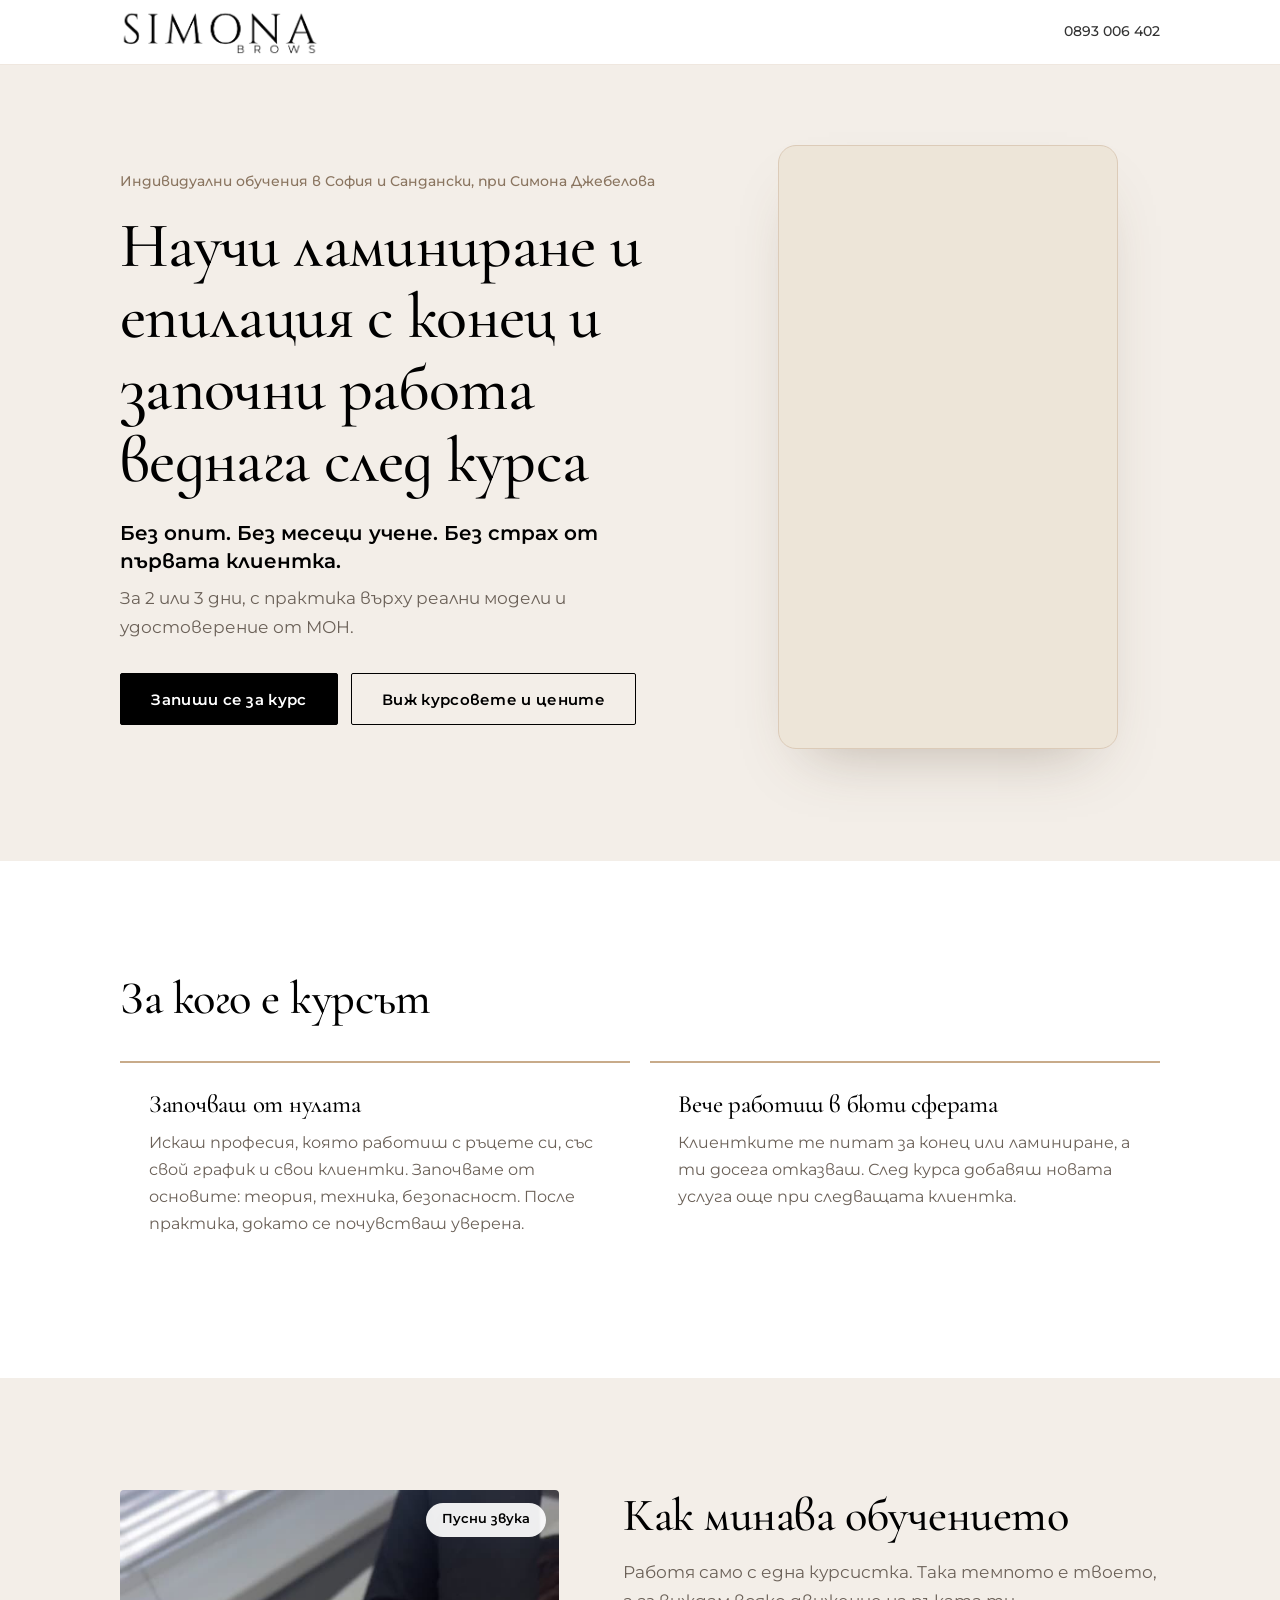
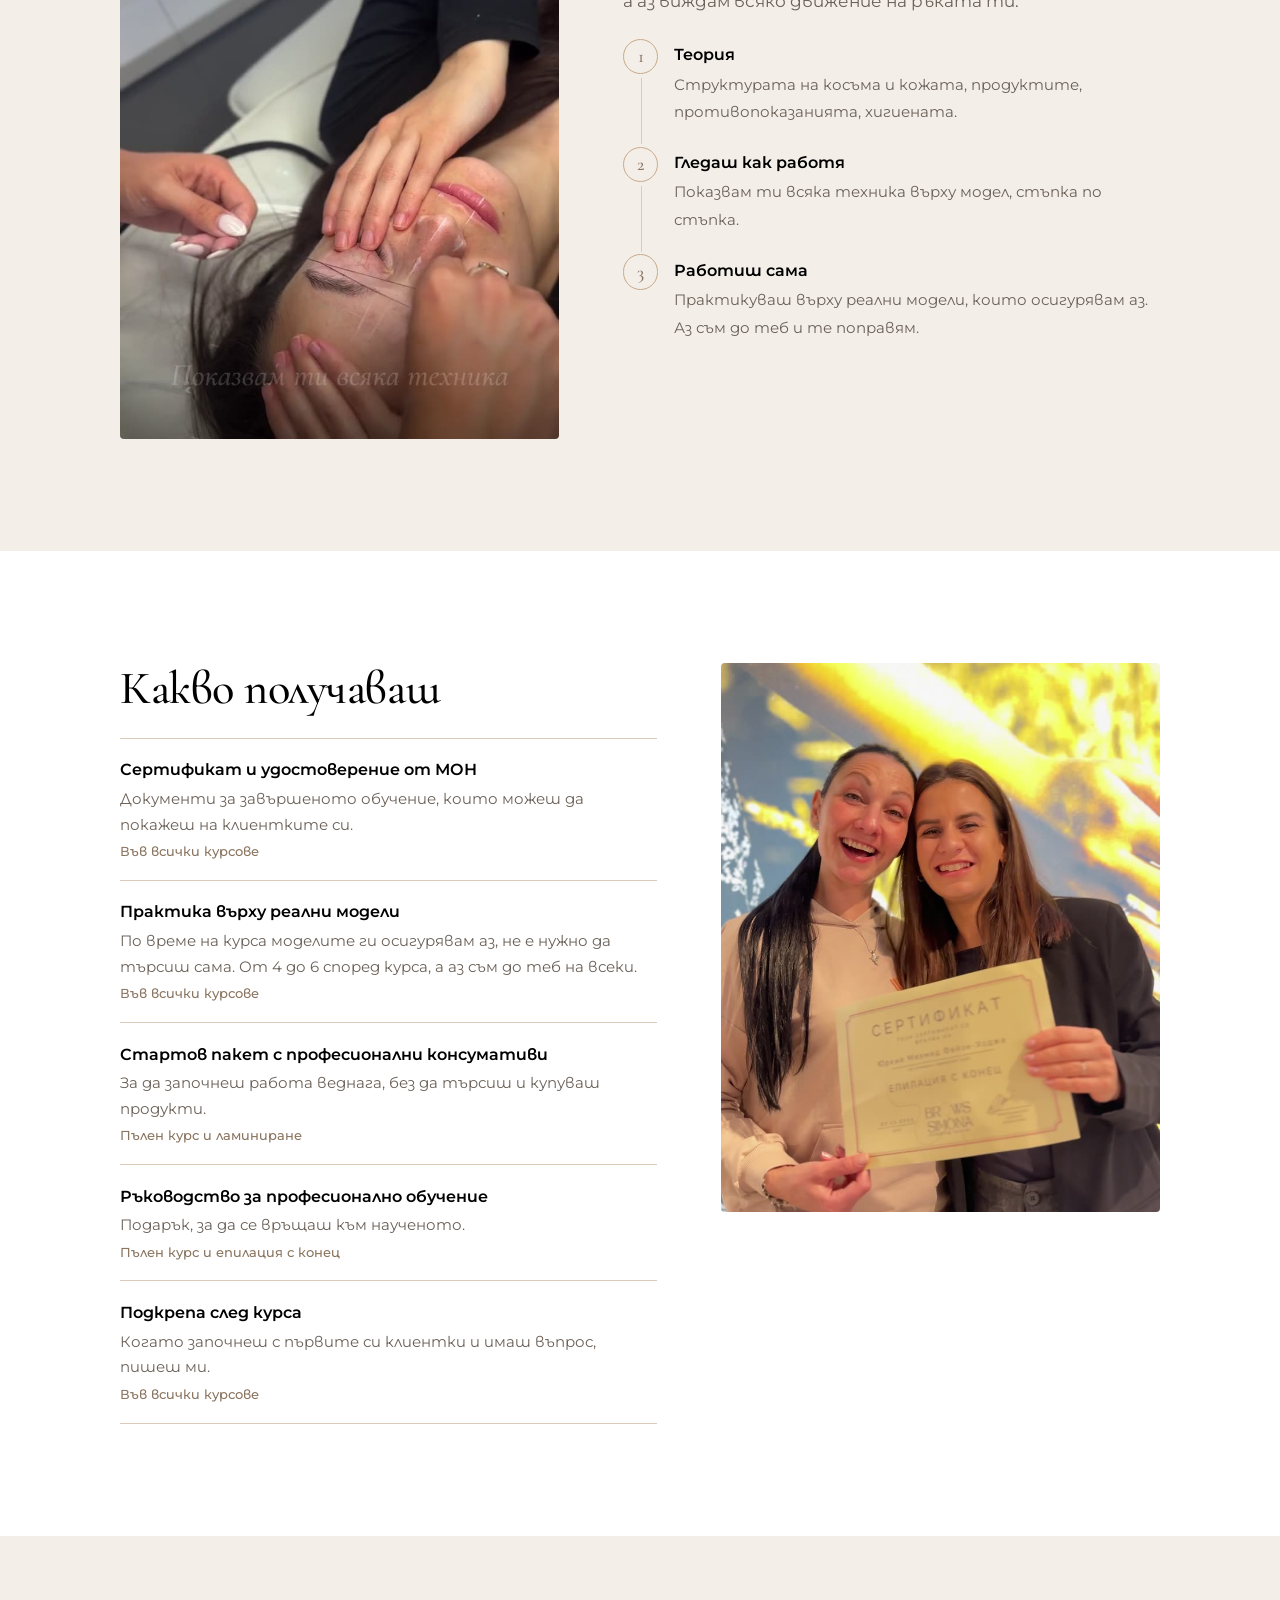
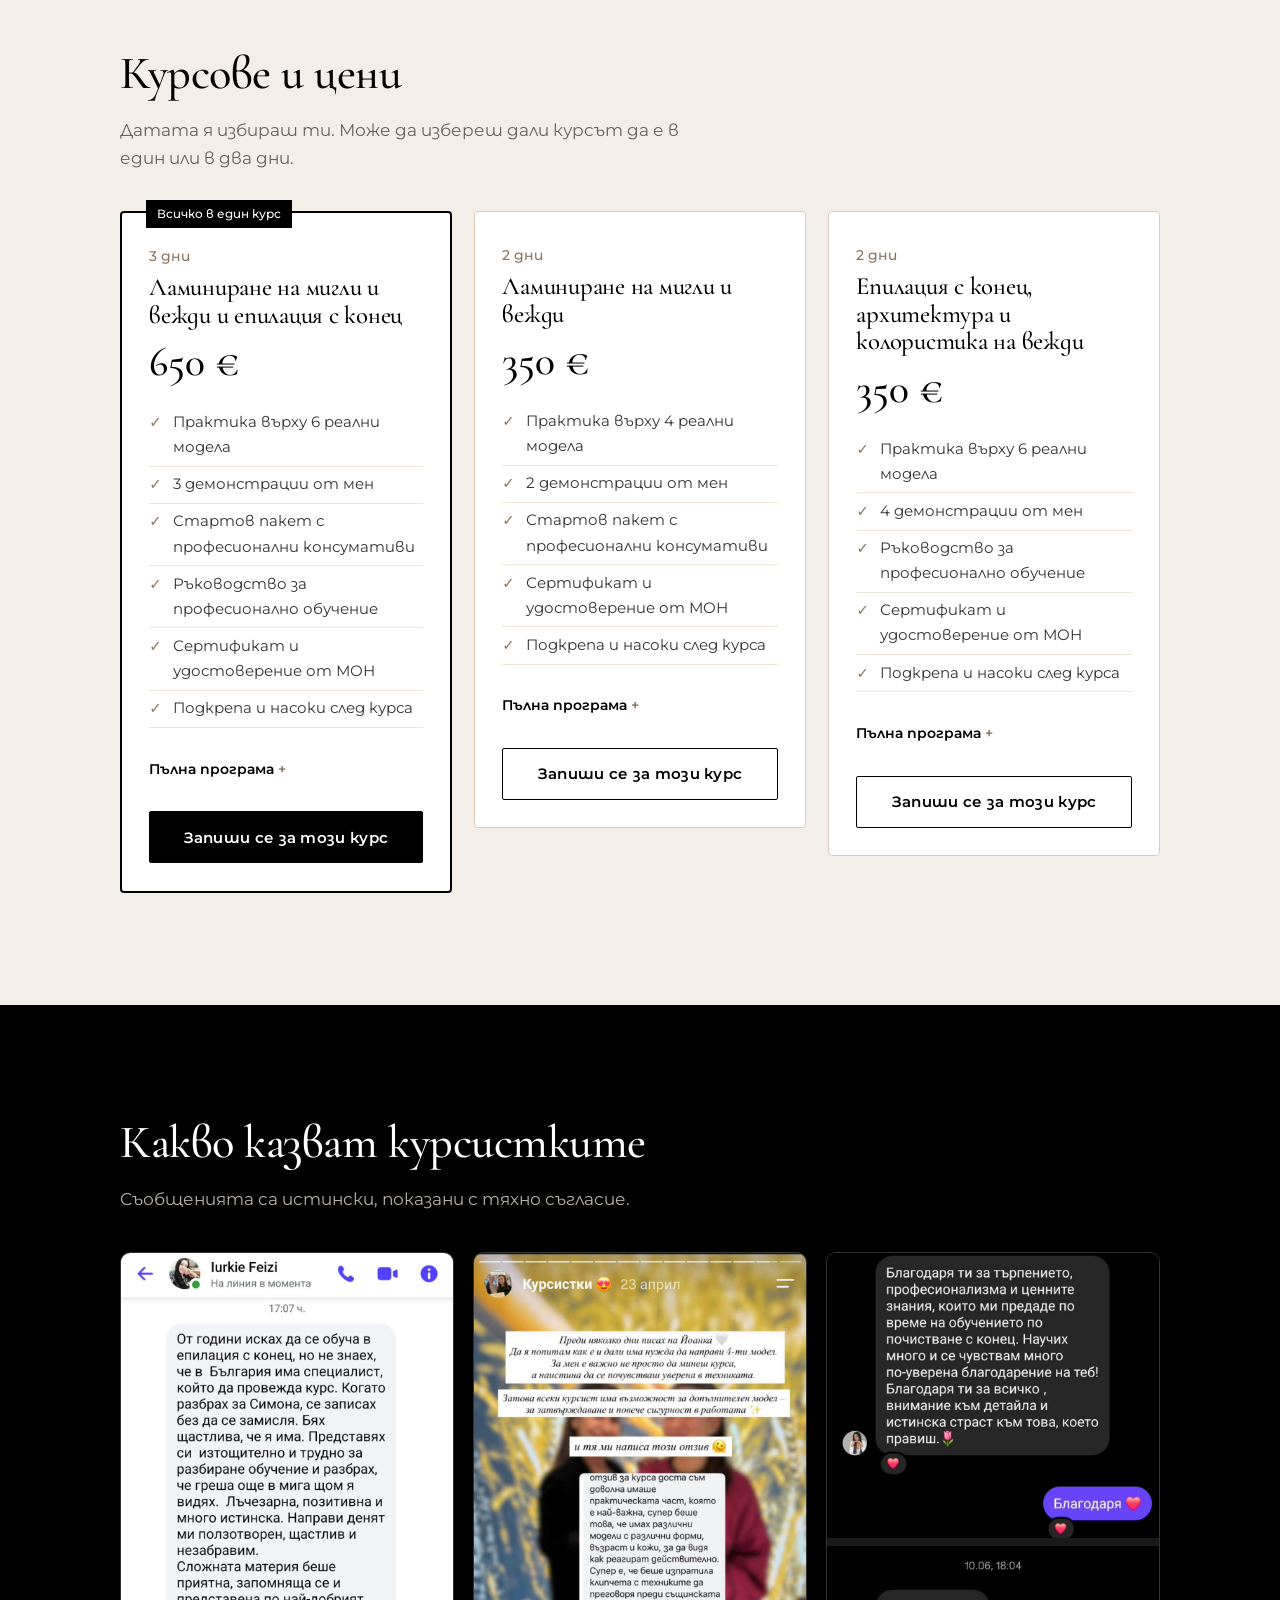
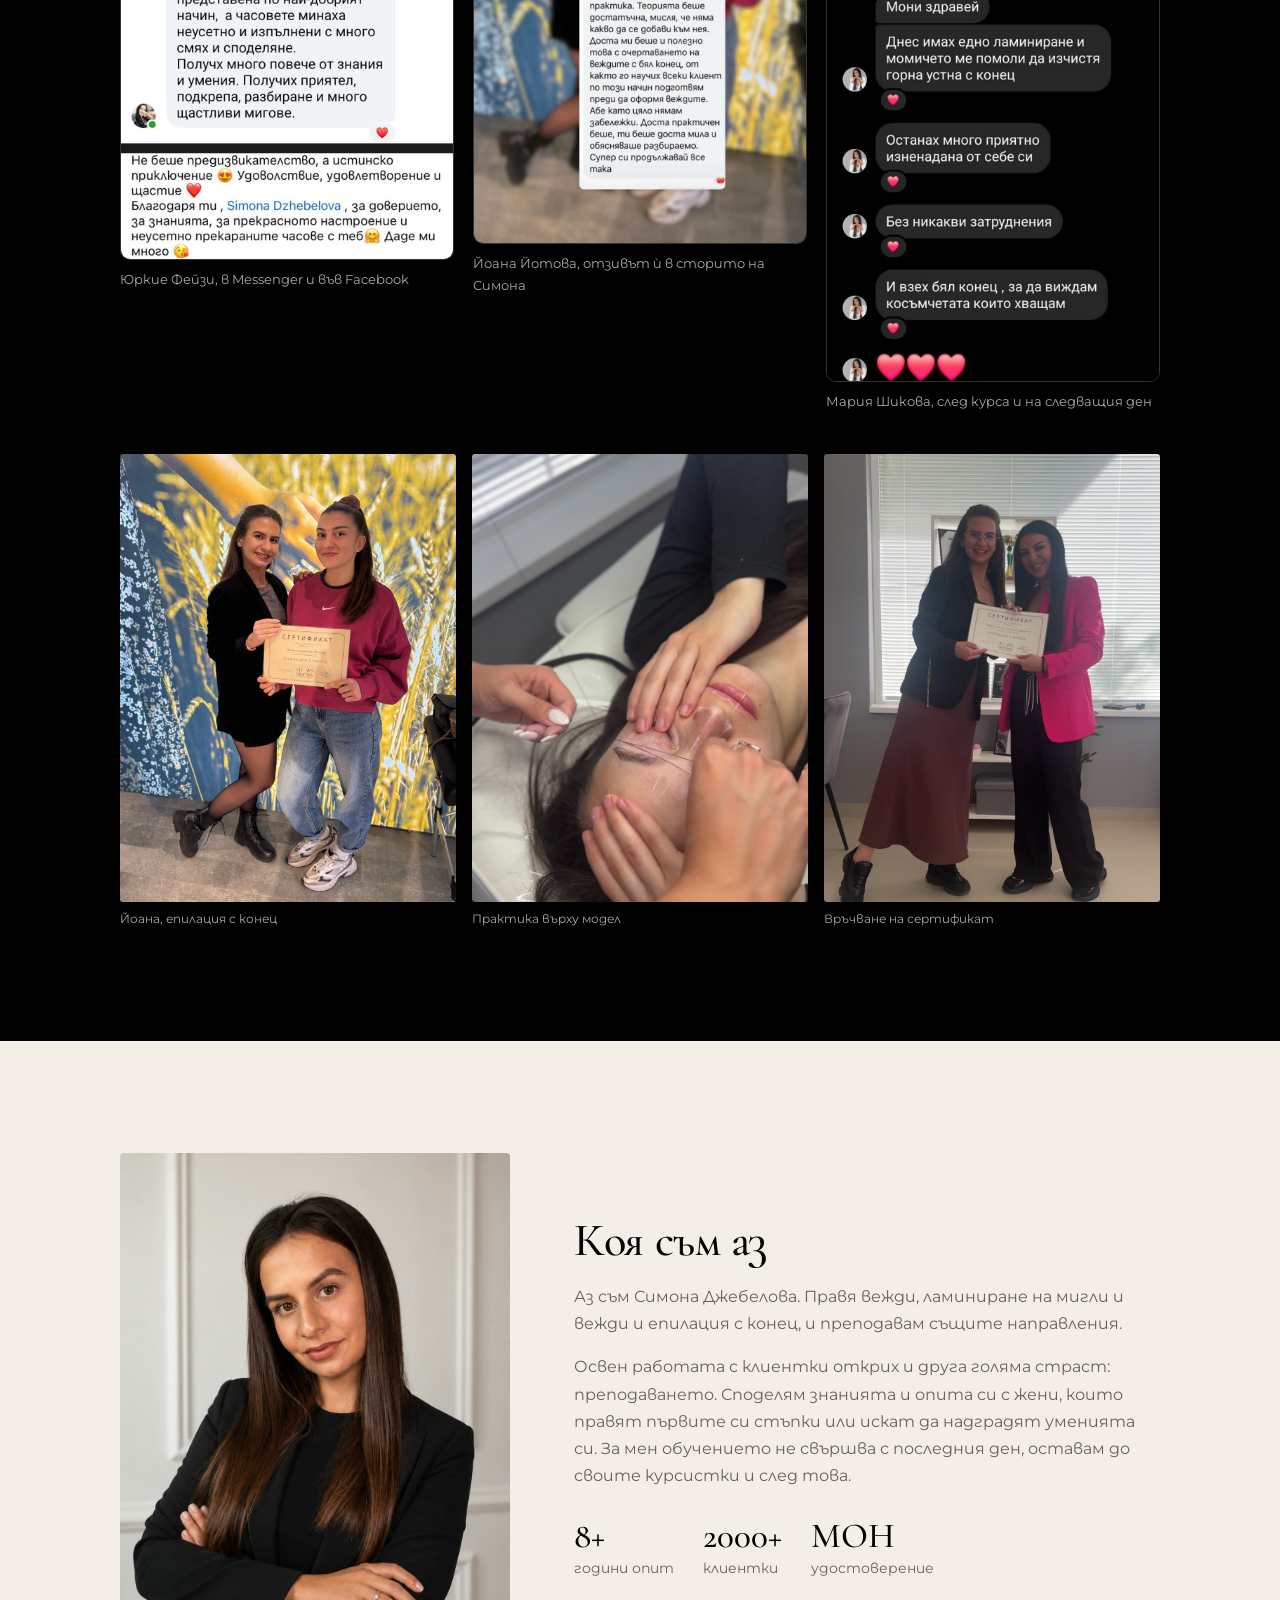
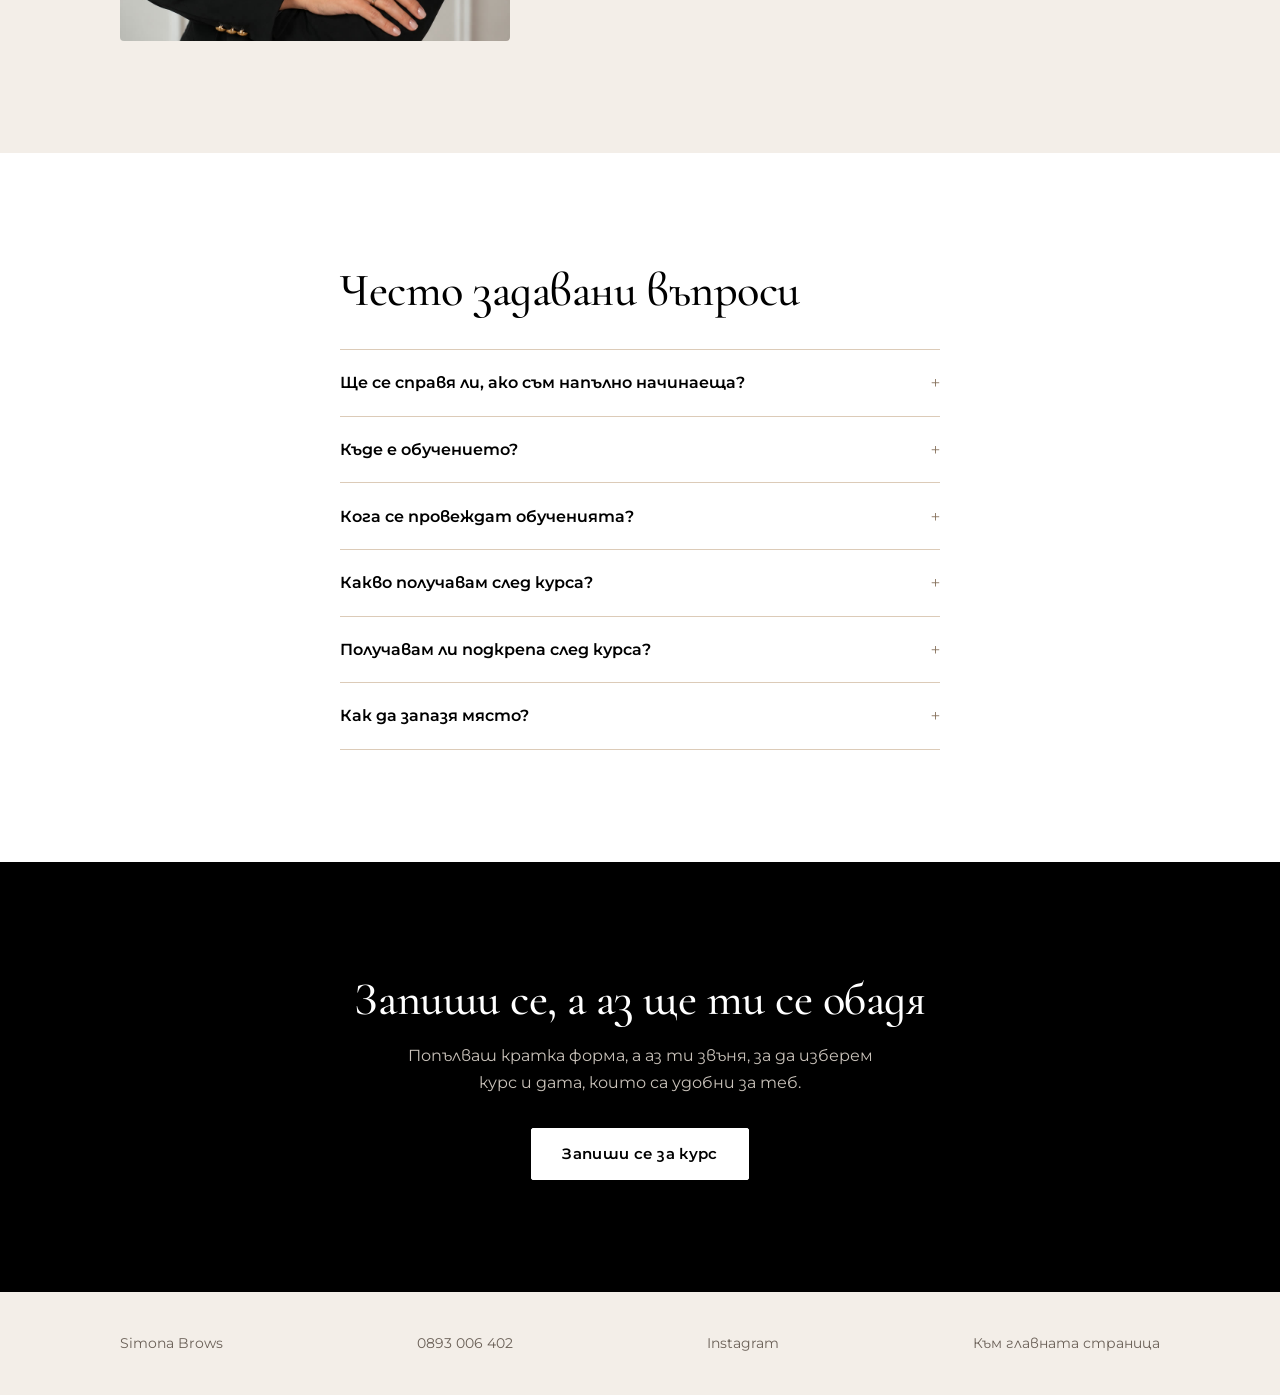
==== kurs/index.html @ 41878508 "Курсовете са в София и Сандански; градът във формата" ====
<!DOCTYPE html>
<html lang="bg">
<head>
  <meta charset="UTF-8">
  <meta name="viewport" content="width=device-width, initial-scale=1.0">
  <title>Курсове по ламиниране и епилация с конец | Simona Brows</title>
  <meta name="description" content="Индивидуални курсове по ламиниране на мигли и вежди, епилация с конец, архитектура и колористика на вежди. Практика върху реални модели, сертификат и удостоверение от МОН.">
  <link rel="preconnect" href="https://fonts.googleapis.com">
  <link rel="preconnect" href="https://fonts.gstatic.com" crossorigin>
  <link href="https://fonts.googleapis.com/css2?family=Cormorant+Garamond:ital,wght@0,400;0,500;1,400&family=Montserrat:wght@400;500;600&display=swap" rel="stylesheet">
  <link rel="stylesheet" href="/kurs/kurs.css">
  <script>document.documentElement.classList.add('js');</script>
</head>
<body>

<header class="top">
  <div class="top__in">
    <a class="top__logo" href="/" aria-label="Simona Brows, към главната страница">
      <img src="/brand_asset/f63e19c4-b78f-4928-bca8-ca702080b1ff-removebg-preview.png" alt="Simona Brows">
    </a>
    <a class="top__link" href="tel:+359893006402">0893 006 402</a>
  </div>
</header>

<main>

  <!-- Начало: обещанието, видеото и бутонът -->
  <section class="hero">
    <div class="wrap hero__grid">
      <div>
        <p class="hero__kicker">Индивидуални обучения в София и Сандански, при Симона Джебелова</p>
        <h1>Научи ламиниране и епилация с конец и започни работа веднага след курса</h1>
        <!-- Подзаглавието отговаря на трите най-чести страха: опит, време и „ще се справя ли“. Последното е от думите на Мария: „останах приятно изненадана от себе си“. -->
        <p class="hero__without">Без опит. Без месеци учене. Без страх от първата клиентка.</p>
        <p class="hero__sub">За 2 или 3 дни, с практика върху реални модели и удостоверение от МОН.</p>
        <div class="hero__cta">
          <a class="btn btn--dark" href="/kurs/zapis/">Запиши се за курс</a>
          <a class="btn btn--line" href="#kursove">Виж курсовете и цените</a>
        </div>
      </div>
      <!-- Тук влиза VSL-ът на Симона (вертикален). Докато го няма, мястото е празно. -->
      <div class="video-slot" aria-hidden="true"></div>
    </div>
  </section>

  <!-- За кого е: двата вида курсистки, които виждаме в отзивите -->
  <section class="section">
    <div class="wrap">
      <h2>За кого е курсът</h2>
      <div class="who">
        <div class="who__card">
          <h3>Започваш от нулата</h3>
          <p>Искаш професия, която работиш с ръцете си, със свой график и свои клиентки. Започваме от основите: теория, техника, безопасност. После практика, докато се почувстваш уверена.</p>
        </div>
        <div class="who__card">
          <h3>Вече работиш в бюти сферата</h3>
          <p>Клиентките те питат за конец или ламиниране, а ти досега отказваш. След курса добавяш новата услуга още при следващата клиентка.</p>
        </div>
      </div>
    </div>
  </section>

  <!-- Как минава обучението -->
  <section class="section section--cream">
    <div class="wrap how">
      <div class="how__photo how__video">
        <!-- Клипът от обучението (Remotion: SimonaObuchenie). Браузърите пускат
             видео сами само без звук, затова е без звук и в цикъл, а бутонът
             пуска музиката. -->
        <video id="howVideo" src="/kurs/img/obuchenie.mp4" poster="/kurs/img/obuchenie-poster.jpg"
               autoplay muted loop playsinline preload="metadata" width="720" height="900"
               aria-label="Кадри от обучение: Симона показва техниката, курсистката работи върху модел"></video>
        <button class="sound-btn" id="howSound" type="button" aria-pressed="false">Пусни звука</button>
      </div>
      <div>
        <h2>Как минава обучението</h2>
        <p class="lede">Работя само с една курсистка. Така темпото е твоето, а аз виждам всяко движение на ръката ти.</p>
        <ol class="steps">
          <li><strong>Теория</strong><span>Структурата на косъма и кожата, продуктите, противопоказанията, хигиената.</span></li>
          <li><strong>Гледаш как работя</strong><span>Показвам ти всяка техника върху модел, стъпка по стъпка.</span></li>
          <li><strong>Работиш сама</strong><span>Практикуваш върху реални модели, които осигурявам аз. Аз съм до теб и те поправям.</span></li>
        </ol>
      </div>
    </div>
  </section>

  <!-- Какво получаваш: всичко на едно място, преди цените. При всяко нещо
       пише за кои курсове важи, за да няма изненади на разговора. -->
  <section class="section">
    <div class="wrap gets">
      <div class="gets__photo">
        <img src="/kurs/img/sertifikat-1.jpg" alt="Курсистка със сертификата си" loading="lazy" width="760" height="1350">
      </div>
      <div>
        <h2>Какво получаваш</h2>
        <ul class="gets__list">
          <li>
            <strong>Сертификат и удостоверение от МОН</strong>
            <span>Документи за завършеното обучение, които можеш да покажеш на клиентките си.</span>
            <em>Във всички курсове</em>
          </li>
          <li>
            <strong>Практика върху реални модели</strong>
            <span>По време на курса моделите ги осигурявам аз, не е нужно да търсиш сама. От 4 до 6 според курса, а аз съм до теб на всеки.</span>
            <em>Във всички курсове</em>
          </li>
          <li>
            <strong>Стартов пакет с професионални консумативи</strong>
            <span>За да започнеш работа веднага, без да търсиш и купуваш продукти.</span>
            <em>Пълен курс и ламиниране</em>
          </li>
          <li>
            <strong>Ръководство за професионално обучение</strong>
            <span>Подарък, за да се връщаш към наученото.</span>
            <em>Пълен курс и епилация с конец</em>
          </li>
          <li>
            <strong>Подкрепа след курса</strong>
            <span>Когато започнеш с първите си клиентки и имаш въпрос, пишеш ми.</span>
            <em>Във всички курсове</em>
          </li>
        </ul>
      </div>
    </div>
  </section>

  <!-- Курсовете и цените -->
  <section class="section section--cream" id="kursove">
    <div class="wrap">
      <h2>Курсове и цени</h2>
      <p class="lede">Датата я избираш ти. Може да избереш дали курсът да е в един или в два дни.</p>

      <div class="courses">

        <article class="course course--main">
          <span class="course__tag">Всичко в един курс</span>
          <p class="course__days">3 дни</p>
          <h3>Ламиниране на мигли и вежди и епилация с конец</h3>
          <p class="course__price">650 €</p>
          <ul class="course__gets">
            <li>Практика върху 6 реални модела</li>
            <li>3 демонстрации от мен</li>
            <li>Стартов пакет с професионални консумативи</li>
            <li>Ръководство за професионално обучение</li>
            <li>Сертификат и удостоверение от МОН</li>
            <li>Подкрепа и насоки след курса</li>
          </ul>
          <details>
            <summary>Пълна програма</summary>
            <ul>
              <li>Пълна теоретична подготовка</li>
              <li>Трите метода за епилация с конец</li>
              <li>Оформяне и колористика на вежди</li>
              <li>Архитектура на веждите с Brow Mapping</li>
              <li>Ламиниране на мигли и вежди</li>
              <li>Противопоказания и безопасност</li>
              <li>Хигиена и дезинфекция</li>
            </ul>
          </details>
          <a class="btn btn--dark btn--wide" href="/kurs/zapis/?kurs=palen">Запиши се за този курс</a>
        </article>

        <article class="course">
          <p class="course__days">2 дни</p>
          <h3>Ламиниране на мигли и вежди</h3>
          <p class="course__price">350 €</p>
          <ul class="course__gets">
            <li>Практика върху 4 реални модела</li>
            <li>2 демонстрации от мен</li>
            <li>Стартов пакет с професионални консумативи</li>
            <li>Сертификат и удостоверение от МОН</li>
            <li>Подкрепа и насоки след курса</li>
          </ul>
          <details>
            <summary>Пълна програма</summary>
            <h4>Ден 1: Ламиниране на мигли</h4>
            <ul>
              <li>Структура и фази на растеж на миглите</li>
              <li>Продукти и химични процеси</li>
              <li>Видове силиконови подложки и избор на правилната</li>
              <li>Противопоказания и безопасност</li>
              <li>Демонстрация върху 1 модел, практика върху 2 модела</li>
            </ul>
            <h4>Ден 2: Ламиниране на вежди</h4>
            <ul>
              <li>Структура на косъма и химични процеси</li>
              <li>Видове продукти и тяхното действие</li>
              <li>Анализ на косъма и избор на време за действие</li>
              <li>Противопоказания</li>
              <li>Посока и позициониране на косъма</li>
              <li>Боядисване и финална терапия</li>
              <li>Демонстрация върху 1 модел, практика върху 2 модела</li>
            </ul>
          </details>
          <a class="btn btn--line btn--wide" href="/kurs/zapis/?kurs=laminirane">Запиши се за този курс</a>
        </article>

        <article class="course">
          <p class="course__days">2 дни</p>
          <h3>Епилация с конец, архитектура и колористика на вежди</h3>
          <p class="course__price">350 €</p>
          <ul class="course__gets">
            <li>Практика върху 6 реални модела</li>
            <li>4 демонстрации от мен</li>
            <li>Ръководство за професионално обучение</li>
            <li>Сертификат и удостоверение от МОН</li>
            <li>Подкрепа и насоки след курса</li>
          </ul>
          <details>
            <summary>Пълна програма</summary>
            <h4>Ден 1: Епилация с конец</h4>
            <ul>
              <li>История и развитие на метода</li>
              <li>Видове конци и инструменти</li>
              <li>Структура на кожата и косъма, фази на растеж</li>
              <li>Противопоказания, хигиена и безопасност</li>
              <li>Основни техники и епилация на различни зони на лицето</li>
              <li>Демонстрация върху 2 модела, практика върху 3 модела</li>
            </ul>
            <h4>Ден 2: Архитектура и колористика на веждите</h4>
            <ul>
              <li>Анализ на лицето и естествените вежди</li>
              <li>Архитектура на веждите и Brow Mapping</li>
              <li>Работа с бяла нишка</li>
              <li>Симетрия и корекция на асиметрия</li>
              <li>Основи на колористиката, цветови типове и избор на нюанс</li>
              <li>Работа с бои и оксиданти</li>
              <li>Демонстрация върху 2 модела, практика върху 3 модела</li>
            </ul>
          </details>
          <a class="btn btn--line btn--wide" href="/kurs/zapis/?kurs=konec">Запиши се за този курс</a>
        </article>

      </div>
    </div>
  </section>

  <!-- Отзиви: истинските думи на курсистките (с тяхно съгласие) -->
  <section class="section proof">
    <div class="wrap">
      <h2>Какво казват курсистките</h2>
      <p class="lede">Съобщенията са истински, показани с тяхно съгласие.</p>

      <!-- Само оригиналните скрийншоти: истинските съобщения казват повече от
           преписан текст. Изрязани са лентата на телефона, полето за писане и
           (при Facebook) другите снимки от телефона. Натискане отваря снимката. -->
      <div class="shots">
        <a class="shots__item" href="/kurs/img/otziv-iurkie.jpg" target="_blank" rel="noopener">
          <img src="/kurs/img/otziv-iurkie.jpg" alt="Юркие в Messenger: „От години исках да се обуча в епилация с конец… Представях си изтощително и трудно за разбиране обучение и разбрах, че греша още в мига щом я видях.“ И във Facebook: „Не беше предизвикателство, а истинско приключение.“" loading="lazy" width="946" height="1730">
          <span>Юркие Фейзи, в Messenger и във Facebook</span>
        </a>
        <a class="shots__item" href="/kurs/img/otziv-yoana.jpg" target="_blank" rel="noopener">
          <img src="/kurs/img/otziv-yoana.jpg" alt="Йоана: „Имаше практическата част, която е най-важна… различни модели с различни форми, възраст и кожи… Обясняваше разбираемо.“" loading="lazy" width="922" height="1640">
          <span>Йоана Йотова, отзивът ѝ в сторито на Симона</span>
        </a>
        <a class="shots__item" href="/kurs/img/otziv-maria.jpg" target="_blank" rel="noopener">
          <img src="/kurs/img/otziv-maria.jpg" alt="Мария в Instagram: „Научих много и се чувствам много по-уверена благодарение на теб!“ А на следващия ден: „Днес имах едно ламиниране и момичето ме помоли да изчистя горна устна с конец. Останах много приятно изненадана от себе си. Без никакви затруднения.“" loading="lazy" width="946" height="2076">
          <span>Мария Шикова, след курса и на следващия ден</span>
        </a>
      </div>

      <div class="photos">
        <figure>
          <img src="/kurs/img/yoana.jpg" alt="Йоана със сертификата си за епилация с конец" loading="lazy" width="1012" height="1350">
          <figcaption>Йоана, епилация с конец</figcaption>
        </figure>
        <figure>
          <img src="/kurs/img/praktika.jpg" alt="Курсистка работи с конец върху модел" loading="lazy" width="760" height="1350">
          <figcaption>Практика върху модел</figcaption>
        </figure>
        <figure>
          <img src="/kurs/img/simona.jpg" alt="Симона връчва сертификат на курсистка" loading="lazy" width="960" height="1200">
          <figcaption>Връчване на сертификат</figcaption>
        </figure>
      </div>
    </div>
  </section>

  <!-- За Симона -->
  <section class="section section--cream">
    <div class="wrap about">
      <div class="about__photo">
        <img src="/kurs/img/simona-portret.jpg" alt="Симона Джебелова" loading="lazy" width="1023" height="1537" style="object-position:50% 20%">
      </div>
      <div>
        <h2>Коя съм аз</h2>
        <p>Аз съм Симона Джебелова. Правя вежди, ламиниране на мигли и вежди и епилация с конец, и преподавам същите направления.</p>
        <p>Освен работата с клиентки открих и друга голяма страст: преподаването. Споделям знанията и опита си с жени, които правят първите си стъпки или искат да надградят уменията си. За мен обучението не свършва с последния ден, оставам до своите курсистки и след това.</p>
        <div class="about__nums">
          <div><b>8+</b>години опит</div>
          <div><b>2000+</b>клиентки</div>
          <div><b>МОН</b>удостоверение</div>
        </div>
      </div>
    </div>
  </section>

  <!-- Въпросите, които курсистките задават преди да се запишат -->
  <section class="section">
    <div class="wrap narrow">
      <h2>Често задавани въпроси</h2>
      <div class="faq">
        <details>
          <summary>Ще се справя ли, ако съм напълно начинаеща?</summary>
          <p>Да. Обученията са подходящи и за жени без опит. Започваме с основите и преминаваме постепенно към практиката, за да усвоиш техниките с увереност.</p>
        </details>
        <details>
          <summary>Къде е обучението?</summary>
          <p>В София и в Сандански, избираш където ти е по-удобно. Точния адрес ще ти кажа, когато ти се обадя.</p>
        </details>
        <details>
          <summary>Кога се провеждат обученията?</summary>
          <p>Работя индивидуално, затова датата се уговаря с теб. Може да избереш дали курсът да е в един или в два дни.</p>
        </details>
        <details>
          <summary>Какво получавам след курса?</summary>
          <p>Сертификат за завършено обучение и удостоверение от МОН. С ламинирането и пълния курс получаваш и стартов пакет с професионални консумативи, за да започнеш работа веднага.</p>
        </details>
        <details>
          <summary>Получавам ли подкрепа след курса?</summary>
          <p>Да. Оставам на разположение за въпроси, насоки и съвети, докато правиш първите си стъпки в професията.</p>
        </details>
        <details>
          <summary>Как да запазя място?</summary>
          <p>Попълни кратката форма. Ще ти се обадя, за да изберем курс и дата.</p>
        </details>
      </div>
    </div>
  </section>

  <section class="section final">
    <div class="wrap">
      <h2>Запиши се, а аз ще ти се обадя</h2>
      <p>Попълваш кратка форма, а аз ти звъня, за да изберем курс и дата, които са удобни за теб.</p>
      <a class="btn btn--light" href="/kurs/zapis/">Запиши се за курс</a>
    </div>
  </section>

</main>

<footer class="foot">
  <div class="wrap foot__in">
    <span>Simona Brows</span>
    <a href="tel:+359893006402">0893 006 402</a>
    <a href="https://www.instagram.com/brows.simona/" target="_blank" rel="noopener">Instagram</a>
    <a href="/">Към главната страница</a>
  </div>
</footer>

<script>
  /* Звукът на клипа от обучението. */
  (function () {
    var v = document.getElementById('howVideo'), btn = document.getElementById('howSound');
    if (!v || !btn) return;
    btn.addEventListener('click', function () {
      v.muted = !v.muted;
      if (!v.muted) { v.currentTime = 0; v.play(); }
      btn.textContent = v.muted ? 'Пусни звука' : 'Спри звука';
      btn.setAttribute('aria-pressed', String(!v.muted));
    });
  })();
</script>
</body>
</html>
---- kurs/kurs.css ----
/* Страниците за курсовете (/kurs/, /kurs/zapis/, /kurs/blagodarya/).
   Цветовете и шрифтовете са тези на главната страница, за да изглеждат като
   една и съща марка. Различното е, че тук всичко води към едно действие:
   записване. Затова няма меню. */

*, *::before, *::after { box-sizing: border-box; margin: 0; padding: 0; }

:root {
  --black:  #000000;
  --ink:    #333333;
  --muted:  #6b6158;
  --gold:   #DCCBB8;
  --gold2:  #c8ab8a;
  --bronze: #8a7560;
  --cream:  #F3EEE8;
  --cream2: #ede5d8;
  --white:  #FFFFFF;
  /* Тъмният чат е като в Instagram: така отзивът на Мария се разпознава като
     истинско съобщение, а не като текст, написан за страницата. */
  --ig-bg:     #000000;
  --ig-bubble: #262626;
  --ig-text:   #f5f5f5;

  --serif: 'Cormorant Garamond', Georgia, serif;
  --sans:  'Montserrat', system-ui, sans-serif;

  --gutter: clamp(1.25rem, 5vw, 2.5rem);
  --space:  clamp(4rem, 10vw, 7rem);
  --ease:   cubic-bezier(.16, .84, .44, 1);
}

html { scroll-behavior: smooth; }
@media (prefers-reduced-motion: reduce) { html { scroll-behavior: auto; } }

body {
  font-family: var(--sans);
  font-size: 1rem;
  line-height: 1.7;
  color: var(--ink);
  background: var(--white);
  -webkit-font-smoothing: antialiased;
}

img { display: block; max-width: 100%; height: auto; }
a { color: inherit; }

h1, h2, h3 {
  font-family: var(--serif);
  font-weight: 500;
  line-height: 1.12;
  color: var(--black);
  letter-spacing: -0.01em;
}
h1 { font-size: clamp(2.3rem, 6.4vw, 4rem); }
h2 { font-size: clamp(1.9rem, 4.6vw, 2.9rem); margin-bottom: 1rem; }
h3 { font-size: 1.55rem; }

.wrap { max-width: 1120px; margin: 0 auto; padding: 0 var(--gutter); }
.narrow { max-width: 680px; }
.section { padding: var(--space) 0; }
.section--cream { background: var(--cream); }
.lede { font-size: 1.05rem; color: var(--muted); max-width: 36em; }

/* ── Бутони ── */
.btn {
  display: inline-flex; align-items: center; justify-content: center;
  min-height: 52px; padding: .8rem 1.9rem;
  font: 600 0.95rem/1.3 var(--sans);
  text-align: center;
  letter-spacing: 0.02em;
  text-decoration: none;
  border: 1px solid var(--black);
  border-radius: 2px;
  cursor: pointer;
  transition: background-color .25s ease, color .25s ease, transform .2s var(--ease);
}
.btn--dark { background: var(--black); color: var(--white); }
.btn--dark:hover { background: #2a2a2a; }
.btn--line { background: transparent; color: var(--black); }
.btn--line:hover { background: var(--black); color: var(--white); }
.btn--light { background: var(--white); color: var(--black); border-color: var(--white); }
.btn--light:hover { background: var(--gold); border-color: var(--gold); }
.btn:active { transform: translateY(1px); }
.btn:focus-visible, a:focus-visible, summary:focus-visible,
input:focus-visible, textarea:focus-visible {
  outline: 2px solid var(--bronze); outline-offset: 3px;
}
.btn--wide { width: 100%; }

/* ── Горна лента: само логото и телефонът ── */
.top {
  position: sticky; top: 0; z-index: 20;
  background: rgba(255,255,255,.94);
  backdrop-filter: blur(10px);
  border-bottom: 1px solid rgba(220,203,184,.45);
}
.top__in {
  display: flex; align-items: center; justify-content: space-between;
  height: 64px; max-width: 1120px; margin: 0 auto; padding: 0 var(--gutter);
}
.top__logo img { height: 46px; width: auto; }
.top__link { font-size: .85rem; font-weight: 500; text-decoration: none; color: var(--ink); }
.top__link:hover { color: var(--black); text-decoration: underline; text-underline-offset: 4px; }

/* ── Начало ── */
.hero { padding: clamp(2.5rem, 7vw, 5rem) 0 var(--space); background: var(--cream); }
.hero__grid { display: grid; gap: 2.5rem; align-items: center; }
.hero__kicker { font-size: .9rem; font-weight: 500; color: var(--bronze); margin-bottom: 1rem; }
.hero h1 { max-width: 13em; }
.hero__without {
  margin-top: 1.4rem;
  font: 600 clamp(1.05rem, 2.6vw, 1.25rem)/1.4 var(--sans);
  color: var(--black);
}
.hero__sub { margin-top: .5rem; font-size: 1.08rem; color: var(--muted); max-width: 32em; }
.hero__cta { display: flex; flex-wrap: wrap; gap: .8rem; margin-top: 2rem; }
.hero__facts {
  display: flex; flex-wrap: wrap; gap: .5rem 1.6rem;
  margin-top: 2rem; font-size: .88rem; color: var(--ink); list-style: none;
}
.hero__facts li::before { content: "✓"; color: var(--bronze); margin-right: .45rem; }

/* Място за видео. Празно, докато Симона не запише VSL-а; тогава вътре влиза
   <video controls playsinline poster="…">. Пропорцията е на телефон (9:16). */
.video-slot {
  aspect-ratio: 9 / 16;
  width: min(100%, 340px);
  margin: 0 auto;
  background: var(--cream2);
  border: 1px solid var(--gold);
  border-radius: 18px;
  box-shadow: 0 30px 60px -30px rgba(90, 70, 50, .35);
  overflow: hidden;
}
.video-slot video { width: 100%; height: 100%; object-fit: cover; display: block; }

/* ── За кого ── */
.who { display: grid; gap: 1.2rem; margin-top: 2.2rem; }
.who__card { padding: 1.8rem; background: var(--white); border-top: 2px solid var(--gold2); }
.who__card h3 { margin-bottom: .6rem; }
.who__card p { color: var(--muted); }

/* ── Как минава (истинска последователност, затова е номерирана) ── */
.how { display: grid; gap: 2.5rem; align-items: start; }
.how__photo img { width: 100%; aspect-ratio: 4 / 5; object-fit: cover; border-radius: 4px; }
.steps { list-style: none; counter-reset: step; margin-top: 1.6rem; }
.steps li {
  counter-increment: step;
  position: relative;
  padding: 0 0 1.5rem 3.2rem;
}
.steps li::before {
  content: counter(step);
  position: absolute; left: 0; top: -.15rem;
  width: 2.2rem; height: 2.2rem; border-radius: 50%;
  border: 1px solid var(--gold2);
  display: grid; place-items: center;
  font: 500 1.15rem/1 var(--serif); color: var(--bronze);
}
.steps li:not(:last-child)::after {
  content: ""; position: absolute; left: 1.1rem; top: 2.3rem; bottom: .3rem;
  width: 1px; background: var(--gold);
}
.steps strong { display: block; font-weight: 600; color: var(--black); margin-bottom: .15rem; }
.steps span { color: var(--muted); font-size: .95rem; }

.how__video { position: relative; }
.how__video video { width: 100%; height: auto; aspect-ratio: 4 / 5; object-fit: cover; border-radius: 4px; display: block; background: var(--cream2); }
.sound-btn {
  position: absolute; right: .8rem; top: .8rem;
  font: 600 .8rem/1 var(--sans); color: var(--black);
  background: rgba(255,255,255,.92); border: 0; border-radius: 999px;
  padding: .65rem 1rem; cursor: pointer;
  transition: background-color .2s ease;
}
.sound-btn:hover { background: var(--white); }
.sound-btn:focus-visible { outline: 2px solid var(--bronze); outline-offset: 2px; }

/* ── Какво получаваш ── */
.gets { display: grid; gap: 2.5rem; align-items: start; }
.gets__photo img { width: 100%; aspect-ratio: 4 / 5; object-fit: cover; border-radius: 4px; }
.gets__list { list-style: none; margin-top: 1.4rem; border-top: 1px solid var(--gold); }
.gets__list li { padding: 1.1rem 0; border-bottom: 1px solid var(--gold); display: grid; gap: .15rem; }
.gets__list strong { font-weight: 600; color: var(--black); }
.gets__list span { color: var(--muted); font-size: .95rem; }
.gets__list em { font-style: normal; font-size: .82rem; color: var(--bronze); font-weight: 500; }

/* ── Курсове и цени ── */
.courses { display: grid; gap: 1.4rem; margin-top: 2.4rem; align-items: start; }
.course {
  display: flex; flex-direction: column;
  background: var(--white);
  border: 1px solid var(--gold);
  border-radius: 4px;
  padding: 2rem 1.7rem 1.7rem;
}
.course--main { border: 2px solid var(--black); position: relative; }
.course__tag {
  position: absolute; top: -.8rem; left: 1.5rem;
  background: var(--black); color: var(--white);
  font-size: .78rem; font-weight: 500; padding: .2rem .7rem;
}
.course__days { font-size: .88rem; color: var(--bronze); font-weight: 500; }
.course h3 { margin: .3rem 0 .8rem; }
.course__price { font: 500 2.6rem/1 var(--serif); color: var(--black); }
.course__price small { font: 400 .85rem var(--sans); color: var(--muted); margin-left: .3rem; }
.course__gets { list-style: none; margin: 1.3rem 0; font-size: .92rem; }
.course__gets li { padding: .35rem 0 .35rem 1.5rem; position: relative; border-bottom: 1px solid var(--cream2); }
.course__gets li::before { content: "✓"; position: absolute; left: 0; color: var(--bronze); }
.course details { margin-bottom: 1.4rem; font-size: .9rem; }
.course summary {
  cursor: pointer; font-weight: 600; color: var(--black); list-style: none;
  padding: .5rem 0;
}
.course summary::-webkit-details-marker { display: none; }
.course summary::after { content: " +"; color: var(--bronze); }
.course details[open] summary::after { content: " −"; }
.course details h4 { font: 600 .85rem var(--sans); color: var(--bronze); margin: .9rem 0 .3rem; }
.course details ul { padding-left: 1.1rem; color: var(--muted); }
.course .btn { margin-top: auto; }

/* ── Отзиви: тъмната ивица ── */
.proof { background: var(--ig-bg); color: var(--ig-text); }
.proof h2 { color: var(--white); }
.proof .lede { color: #b9b2aa; }
.proof__grid { display: grid; gap: 2.5rem; margin-top: 2.4rem; align-items: start; }

.chat { max-width: 420px; }
.chat__head { display: flex; align-items: center; gap: .8rem; padding-bottom: 1rem; border-bottom: 1px solid #262626; }
.chat__avatar {
  width: 40px; height: 40px; border-radius: 50%;
  background: linear-gradient(135deg, #c8ab8a, #8a7560);
  display: grid; place-items: center; font: 600 1rem var(--sans); color: var(--white);
}
.chat__who strong { display: block; font-size: .95rem; }
.chat__who span { font-size: .8rem; color: #a8a8a8; }
.chat__time { text-align: center; font-size: .75rem; color: #8e8e8e; margin: 1.1rem 0 .8rem; }
.chat__msgs { display: flex; flex-direction: column; gap: .4rem; }
.bubble {
  align-self: flex-start;
  max-width: 85%;
  background: var(--ig-bubble);
  padding: .6rem 1rem;
  border-radius: 20px;
  font-size: .98rem; line-height: 1.45;
}
.chat__note { margin-top: 1.1rem; font-size: .88rem; color: #a8a8a8; }

/* Единственото движение на страницата: съобщенията пристигат едно по едно,
   когато ивицата се появи. Без JavaScript или с намалено движение се виждат
   веднага. */
.js .chat--animate .bubble { opacity: 0; transform: translateY(10px) scale(.98); }
.js .chat--animate.is-in .bubble {
  opacity: 1; transform: none;
  transition: opacity .45s var(--ease), transform .45s var(--ease);
}
.js .chat--animate.is-in .bubble:nth-child(2) { transition-delay: .7s; }
.js .chat--animate.is-in .bubble:nth-child(3) { transition-delay: 1.5s; }
.js .chat--animate.is-in .bubble:nth-child(4) { transition-delay: 2.2s; }
.js .chat--animate.is-in .bubble:nth-child(5) { transition-delay: 2.9s; }
@media (prefers-reduced-motion: reduce) {
  .js .chat--animate .bubble { opacity: 1; transform: none; transition: none; }
}

.quotes { display: grid; gap: 1.6rem; }
.quote { border-left: 2px solid var(--gold2); padding-left: 1.2rem; }
.quote p { font: italic 400 1.35rem/1.45 var(--serif); color: var(--white); }
.quote cite { display: block; margin-top: .5rem; font-style: normal; font-size: .85rem; color: #a8a8a8; }

/* Скрийншотите като колони (зидария): различни височини, без празни места. */
.shots { columns: 1; column-gap: 1.2rem; margin-top: 2.4rem; }
.shots__item { display: block; break-inside: avoid; margin-bottom: 1.4rem; text-decoration: none; }
.shots__item img {
  width: 100%; border-radius: 10px; border: 1px solid #333;
  transition: border-color .2s ease, transform .25s var(--ease);
}
.shots__item span { display: block; font-size: .82rem; color: #a8a8a8; margin-top: .5rem; }
.shots__item:hover img { border-color: var(--gold2); transform: translateY(-2px); }
.shots__item:focus-visible { outline: 2px solid var(--gold2); outline-offset: 3px; }
@media (min-width: 760px) { .shots { columns: 2; } }
@media (min-width: 1000px) { .shots { columns: 3; } }

.photos { display: grid; grid-template-columns: repeat(3, 1fr); gap: .6rem; margin-top: 2.6rem; }
.photos figure { margin: 0; }
.photos img { width: 100%; aspect-ratio: 3 / 4; object-fit: cover; border-radius: 3px; }
.photos figcaption { font-size: .78rem; color: #a8a8a8; margin-top: .4rem; }

/* ── За Симона ── */
.about { display: grid; gap: 2.5rem; align-items: center; }
.about__photo img { width: 100%; aspect-ratio: 4 / 5; object-fit: cover; border-radius: 4px; }
.about p + p { margin-top: 1rem; }
.about p { color: var(--muted); }
.about__nums { display: flex; flex-wrap: wrap; gap: 1.8rem; margin-top: 1.8rem; }
.about__nums div { font-size: .85rem; color: var(--muted); }
.about__nums b { display: block; font: 500 2.2rem/1 var(--serif); color: var(--black); margin-bottom: .2rem; }

/* ── Въпроси ── */
.faq { margin-top: 2rem; border-top: 1px solid var(--gold); }
.faq details { border-bottom: 1px solid var(--gold); }
.faq summary {
  cursor: pointer; list-style: none;
  display: flex; justify-content: space-between; gap: 1rem;
  padding: 1.2rem 0; font-weight: 600; color: var(--black);
}
.faq summary::-webkit-details-marker { display: none; }
.faq summary::after { content: "+"; font: 400 1.4rem/1 var(--serif); color: var(--bronze); }
.faq details[open] summary::after { content: "−"; }
.faq details p { padding: 0 0 1.3rem; color: var(--muted); max-width: 38em; }

/* ── Последен призив ── */
.final { background: var(--black); color: var(--white); text-align: center; }
.final h2 { color: var(--white); max-width: 16em; margin: 0 auto 1rem; }
.final p { color: #c9c2ba; max-width: 30em; margin: 0 auto 2rem; }

/* ── Долу ── */
.foot { padding: 2.5rem 0; font-size: .85rem; color: var(--muted); background: var(--cream); }
.foot__in { display: flex; flex-wrap: wrap; gap: 1rem 2rem; justify-content: space-between; }
.foot a { text-decoration: none; }
.foot a:hover { text-decoration: underline; text-underline-offset: 4px; }

/* ── Формата ── */
.form-page { background: var(--cream); min-height: calc(100vh - 64px); padding: clamp(2.5rem, 7vw, 4.5rem) 0 var(--space); }
.form-card { background: var(--white); padding: clamp(1.6rem, 5vw, 2.8rem); margin-top: 2rem; border: 1px solid var(--gold); border-radius: 4px; }
.field { display: block; margin-bottom: 1.5rem; }
.field > span, .field legend { display: block; font-weight: 600; color: var(--black); margin-bottom: .55rem; font-size: .95rem; }
.field .opt { font-weight: 400; color: var(--muted); }
fieldset.field { border: 0; }
.field input[type=text], .field input[type=tel], .field textarea {
  width: 100%; font: 400 1rem var(--sans); color: var(--black);
  padding: .85rem 1rem; border: 1px solid #cfc3b5; border-radius: 3px; background: var(--white);
}
.field textarea { min-height: 96px; resize: vertical; }
.field input:hover, .field textarea:hover { border-color: var(--bronze); }
.choices { display: grid; gap: .5rem; }
.choices--row { grid-template-columns: repeat(auto-fit, minmax(90px, 1fr)); }
.choice { position: relative; }
.choice input { position: absolute; opacity: 0; inset: 0; cursor: pointer; }
.choice span {
  display: block; padding: .8rem 1rem; border: 1px solid #cfc3b5; border-radius: 3px;
  font-size: .95rem; transition: border-color .2s ease, background-color .2s ease;
}
.choice span small { display: block; color: var(--muted); font-size: .8rem; }
.choice input:hover + span { border-color: var(--bronze); }
.choice input:checked + span { border-color: var(--black); background: var(--cream); box-shadow: inset 0 0 0 1px var(--black); }
.choice input:focus-visible + span { outline: 2px solid var(--bronze); outline-offset: 2px; }
.form-note { font-size: .82rem; color: var(--muted); margin-top: 1rem; }
.form-status { margin-top: 1rem; font-size: .95rem; }
.form-status--err { color: #9b2c2c; }
.hp { position: absolute; left: -9999px; }

/* ── Благодаря ── */
.thanks { text-align: center; }
.thanks .video-slot { margin: 2.2rem auto; }
.next { text-align: left; max-width: 520px; margin: 0 auto; }

/* ── По-широки екрани ── */
@media (min-width: 760px) {
  .who { grid-template-columns: 1fr 1fr; }
  .photos { gap: 1rem; }
}
@media (min-width: 960px) {
  .hero__grid { grid-template-columns: 1.15fr .85fr; }
  .how { grid-template-columns: .9fr 1.1fr; gap: 4rem; }
  .gets { grid-template-columns: 1.1fr .9fr; gap: 4rem; }
  .gets__photo { order: 2; }
  .courses { grid-template-columns: repeat(3, 1fr); }
  .proof__grid { grid-template-columns: 1fr 1fr; gap: 4rem; }
  .about { grid-template-columns: .8fr 1.2fr; gap: 4rem; }
}
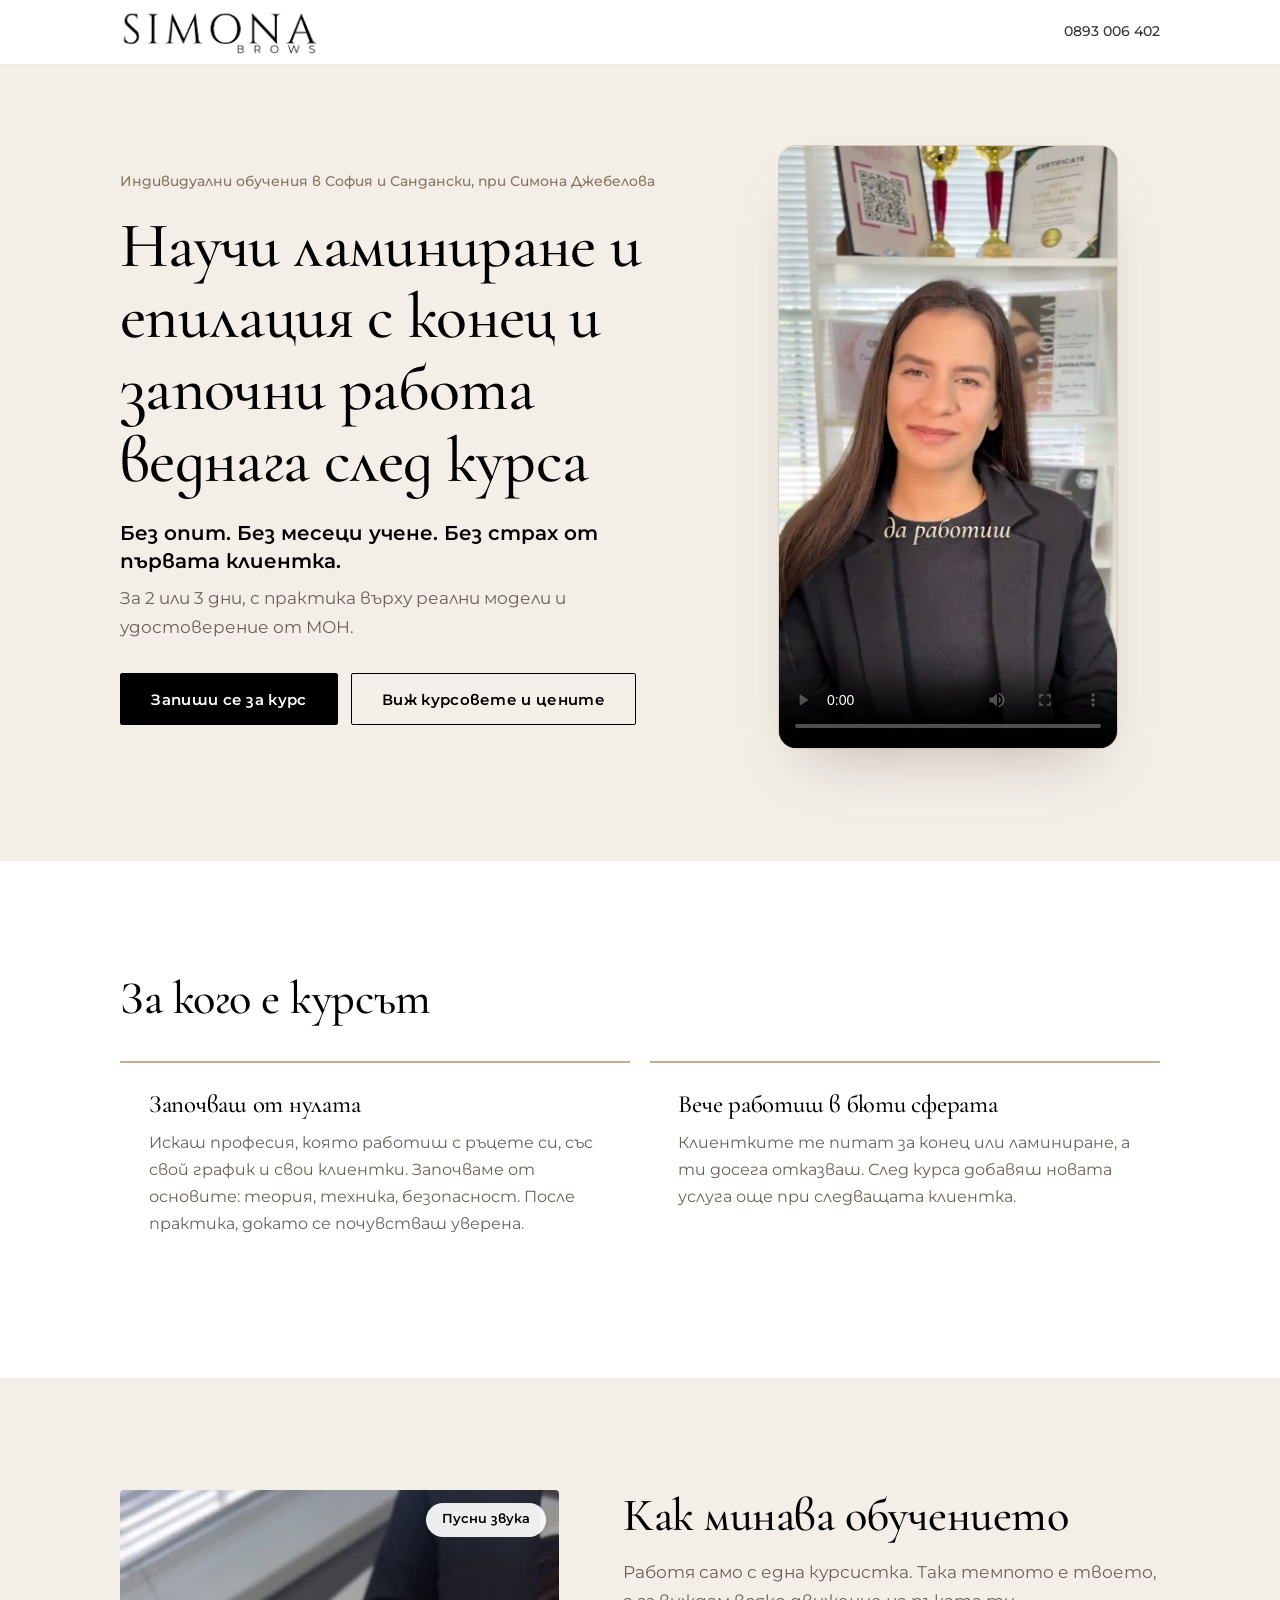
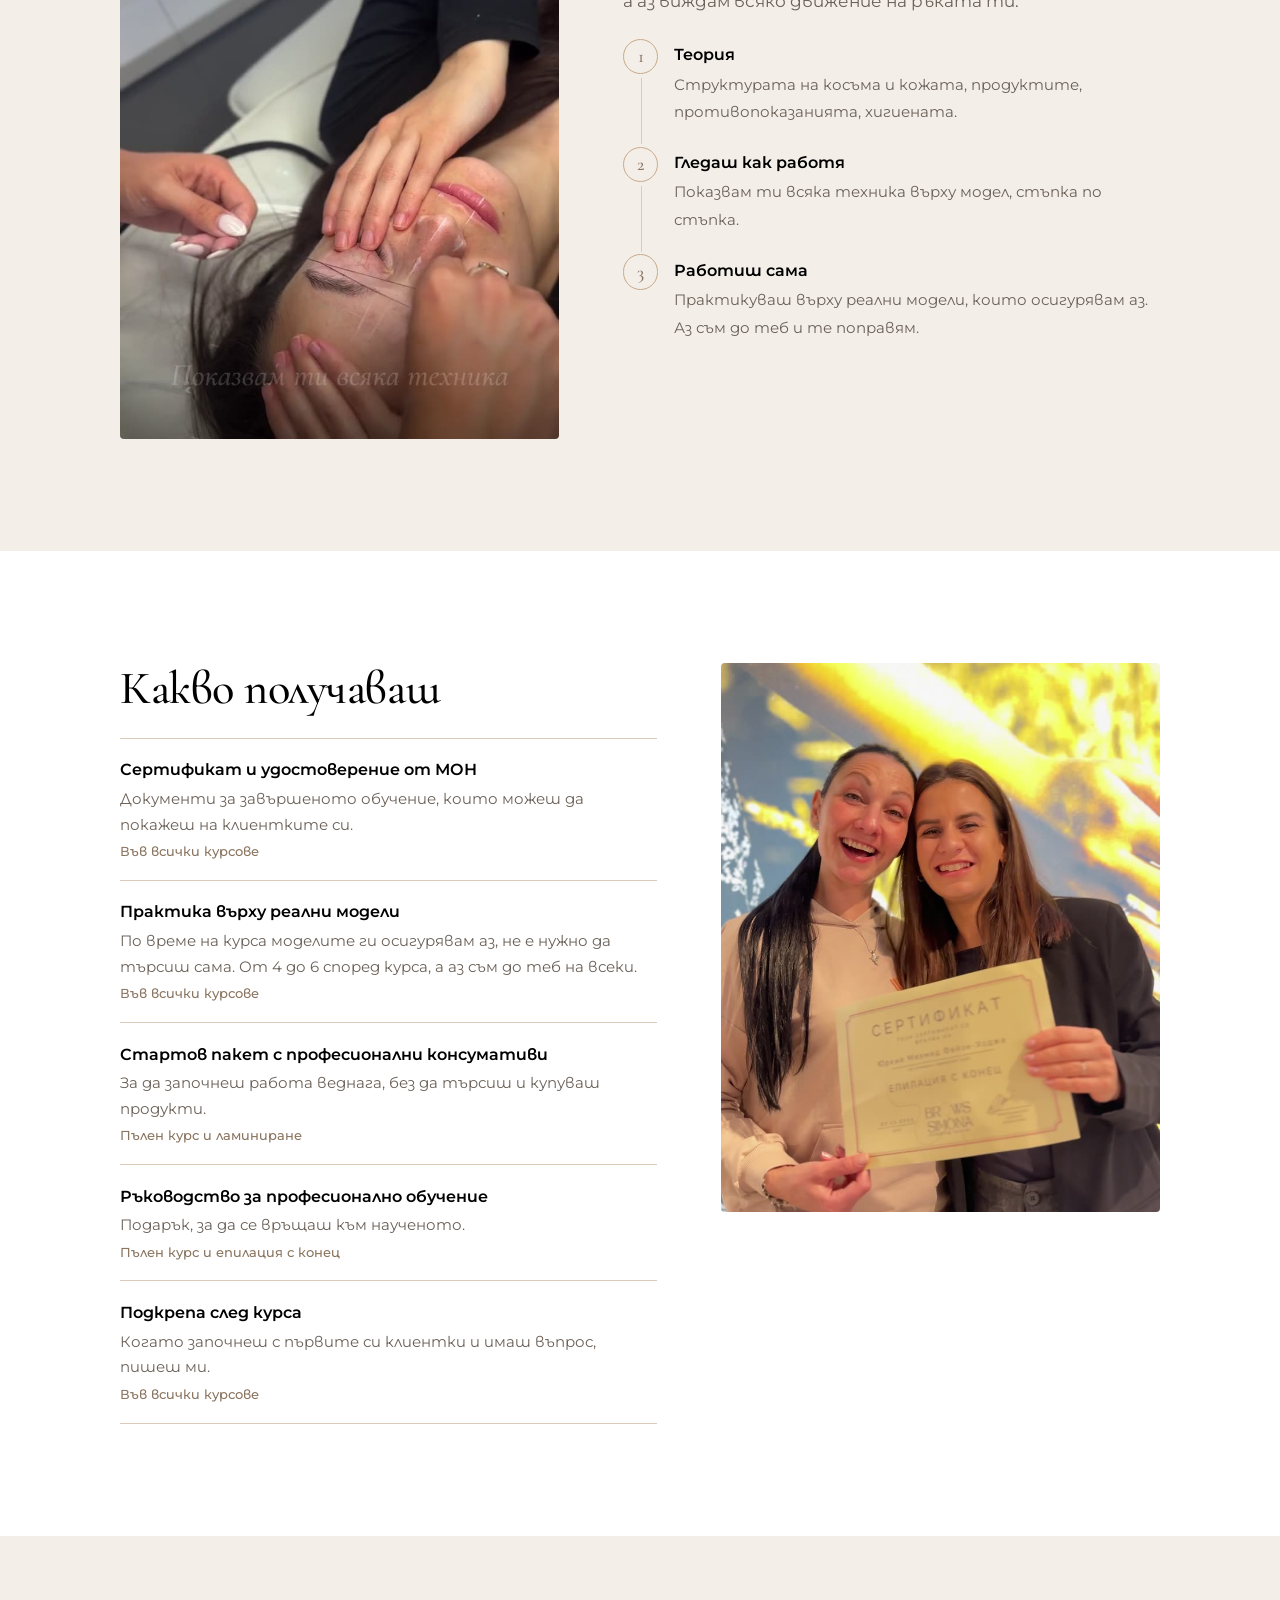
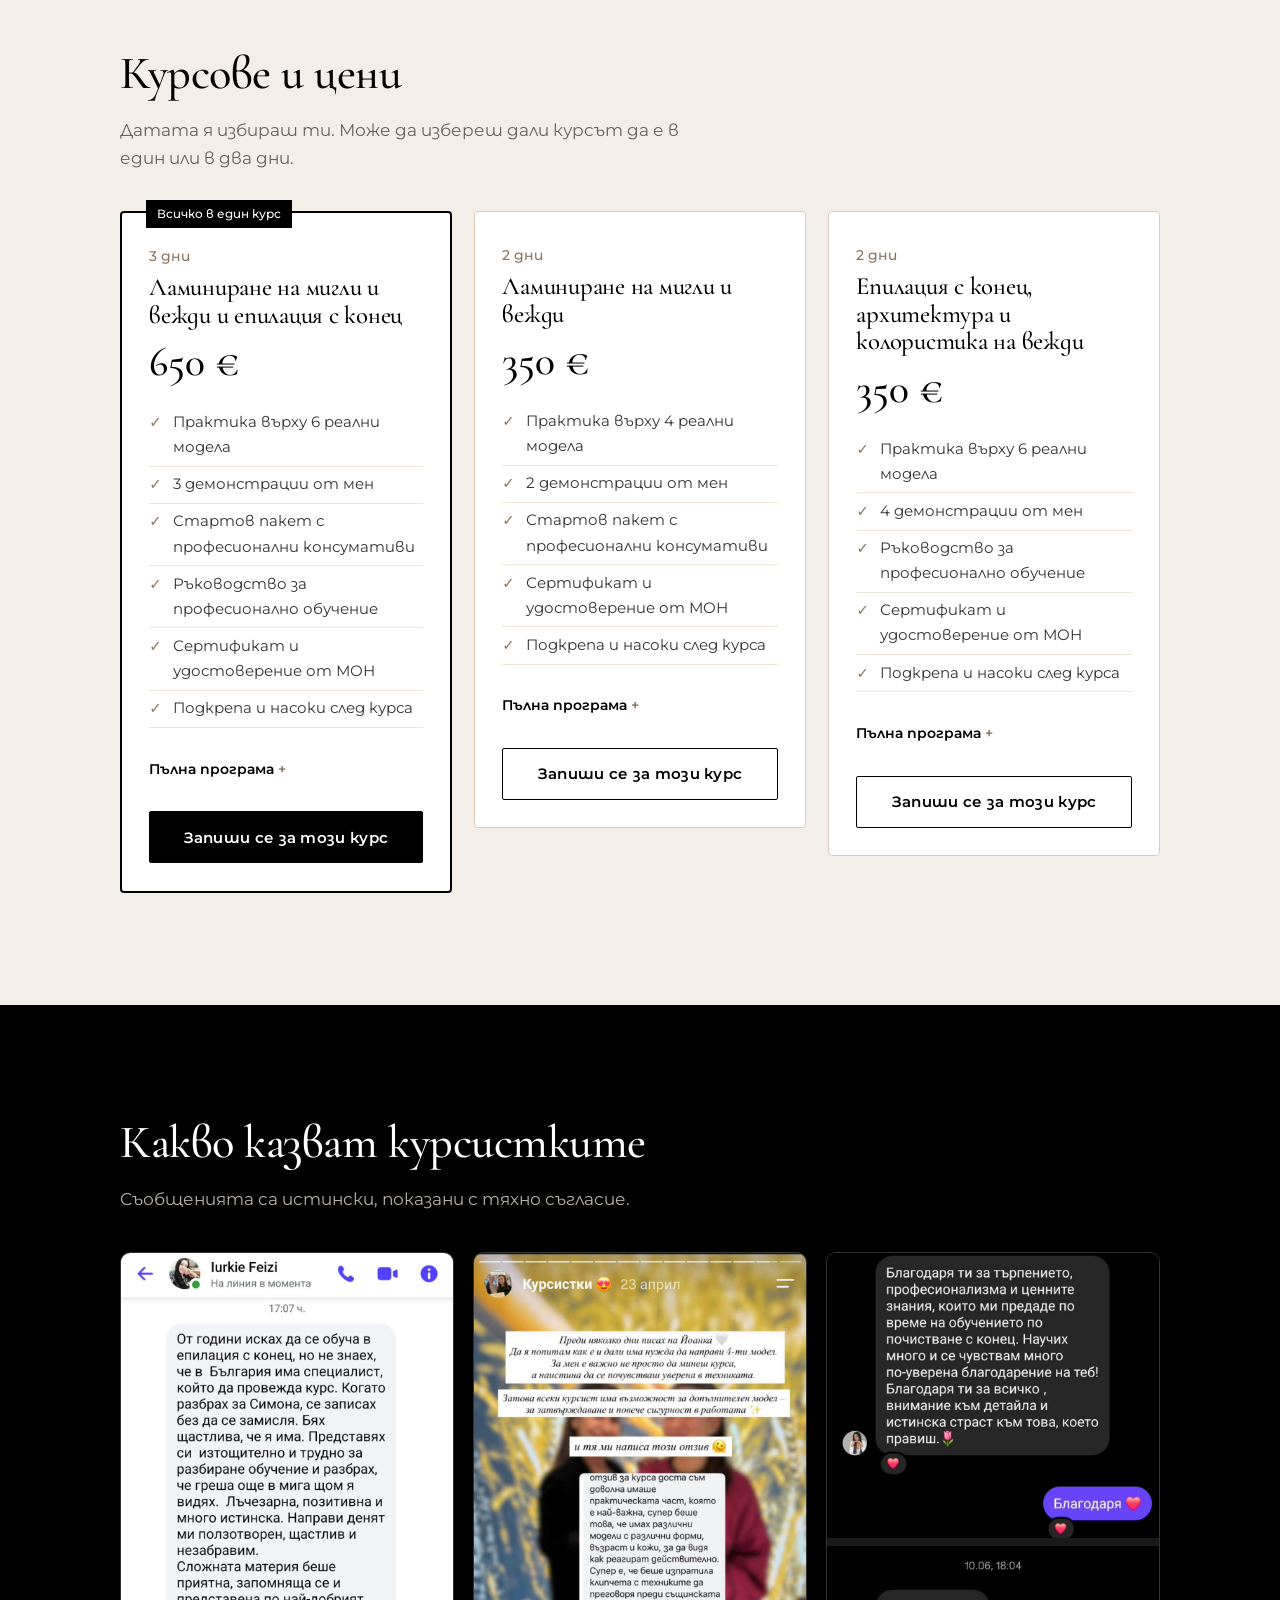
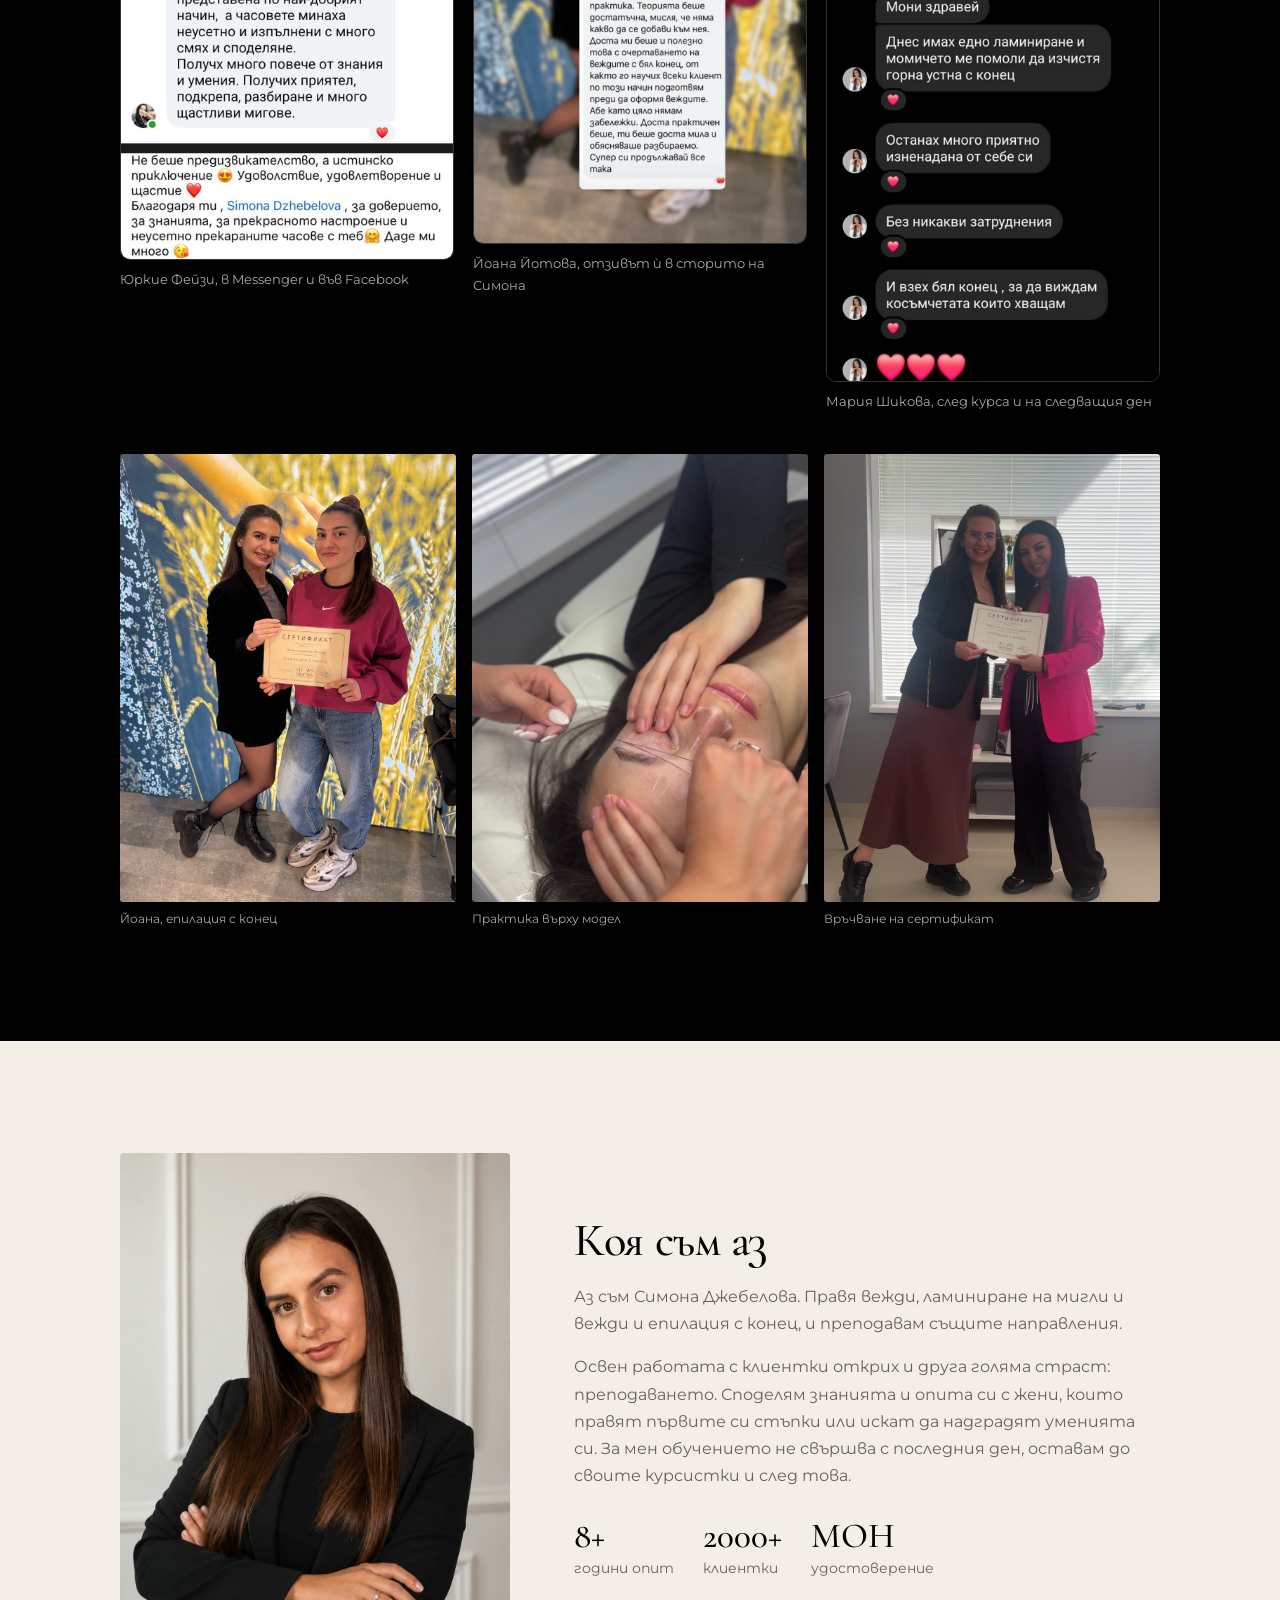
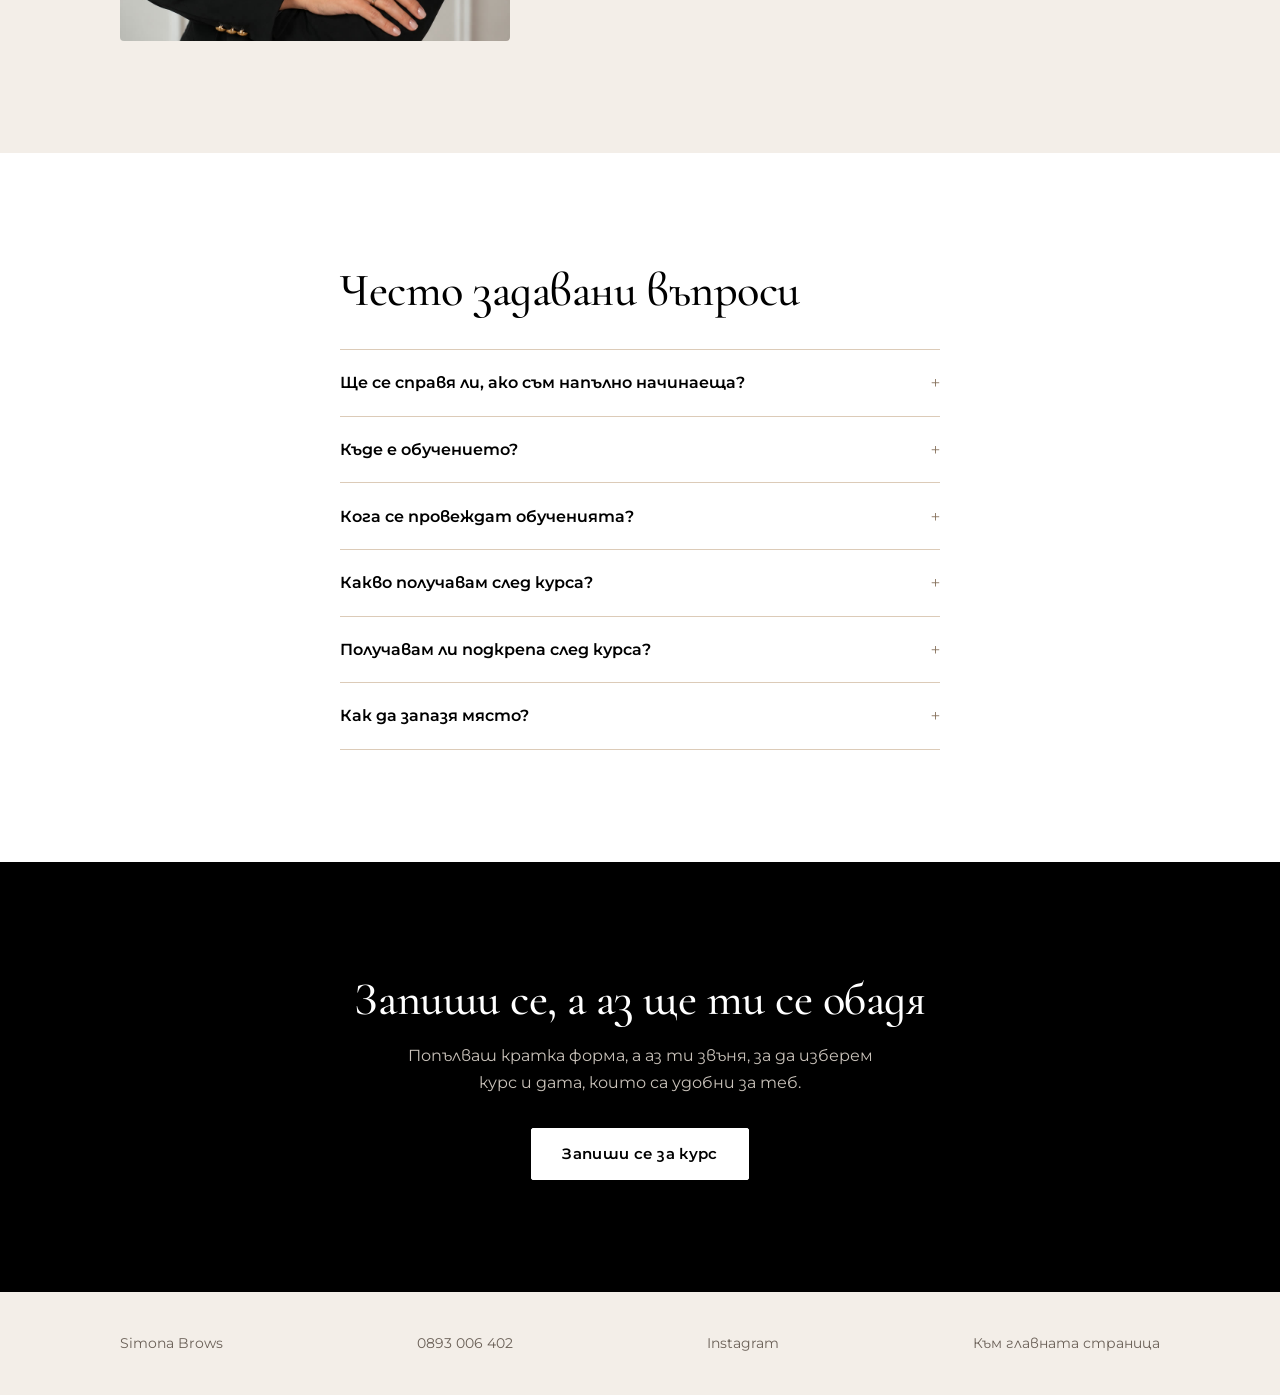
==== commit ebb6e688: "VSL-ът на Симона в рамката горе (чернова, не е публикувана)" ====
--- a/kurs/index.html
+++ b/kurs/index.html
@@ -39,7 +39,12 @@
         </div>
       </div>
       <!-- Тук влиза VSL-ът на Симона (вертикален). Докато го няма, мястото е празно. -->
-      <div class="video-slot" aria-hidden="true"></div>
+      <div class="video-slot">
+        <!-- VSL-ът на Симона (Remotion: SimonaVSL, уеб версия 720p). Пуска се с
+             бутона, със звук — браузърите не позволяват автоматично пускане със звук. -->
+        <video src="/kurs/img/vsl.mp4" poster="/kurs/img/vsl-poster.jpg" controls playsinline preload="metadata"
+               width="720" height="1280" aria-label="Видео: Симона разказва за курсовете"></video>
+      </div>
     </div>
   </section>
 
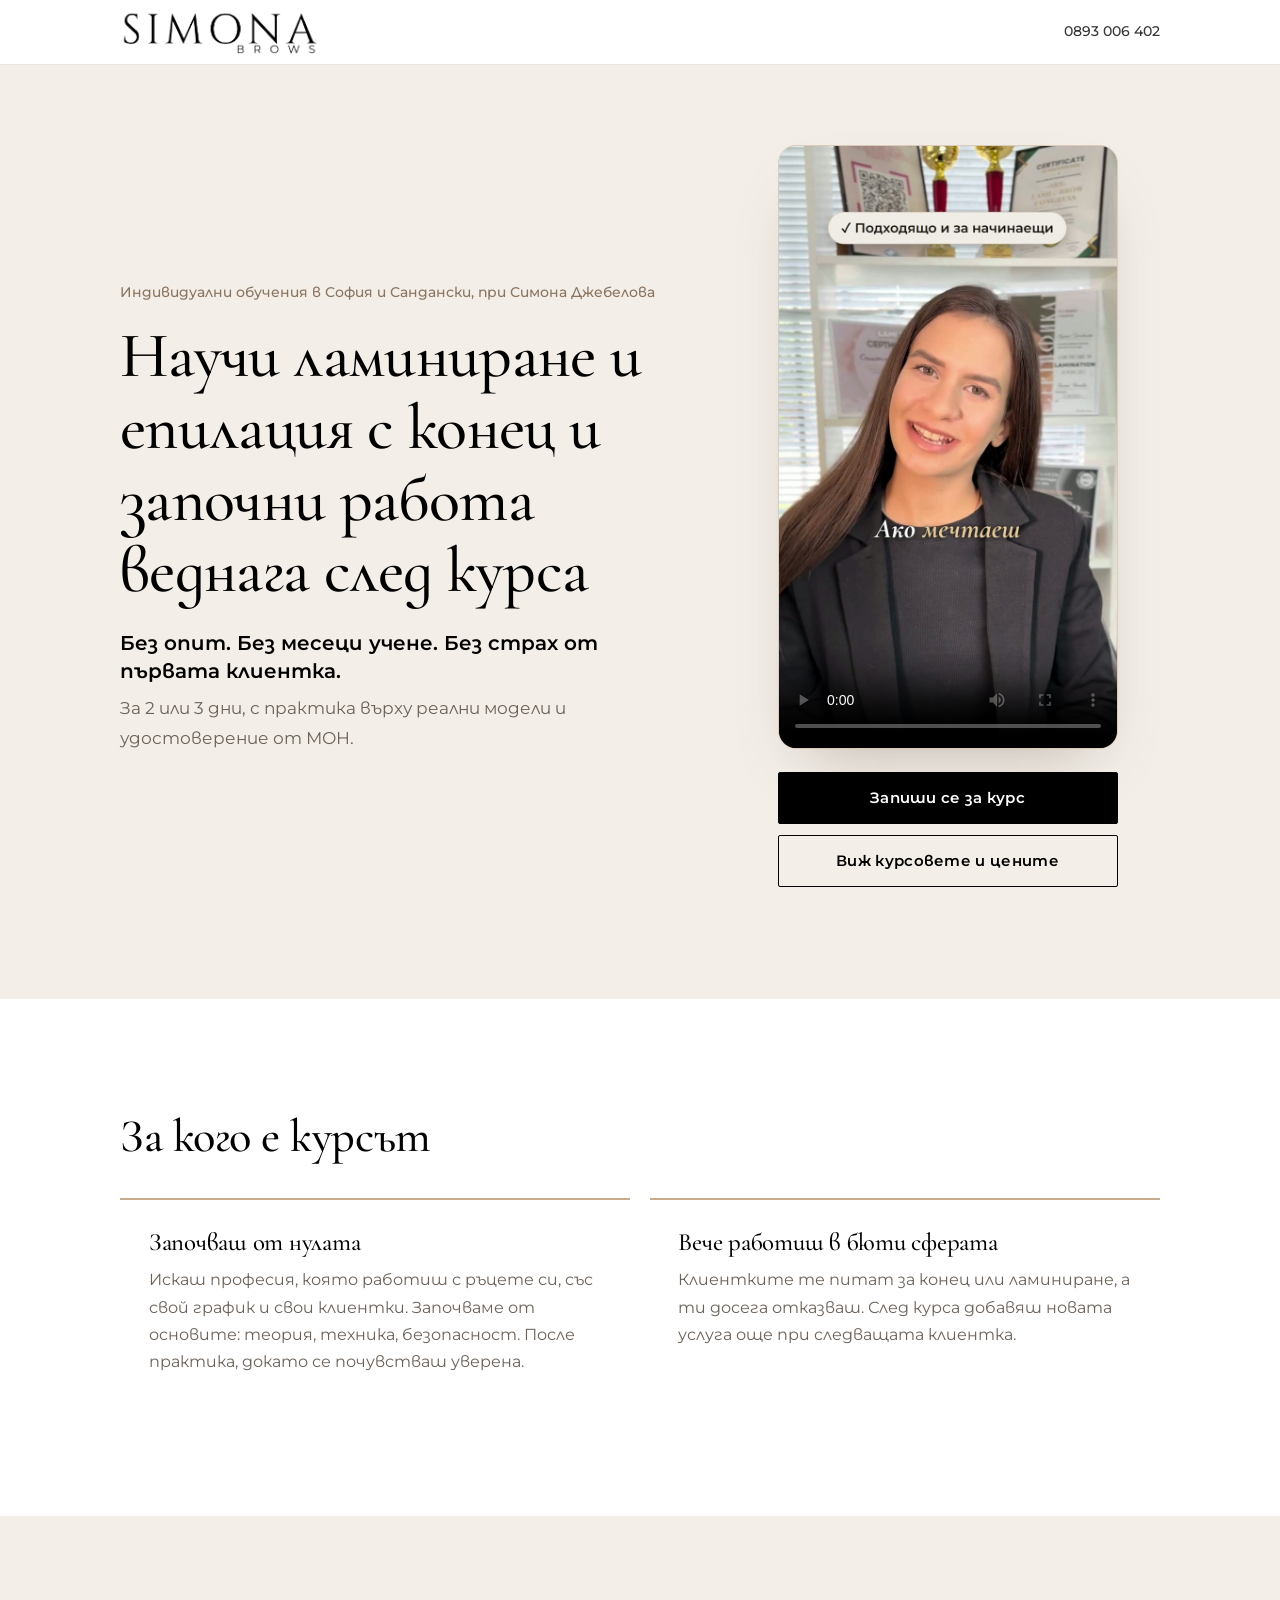
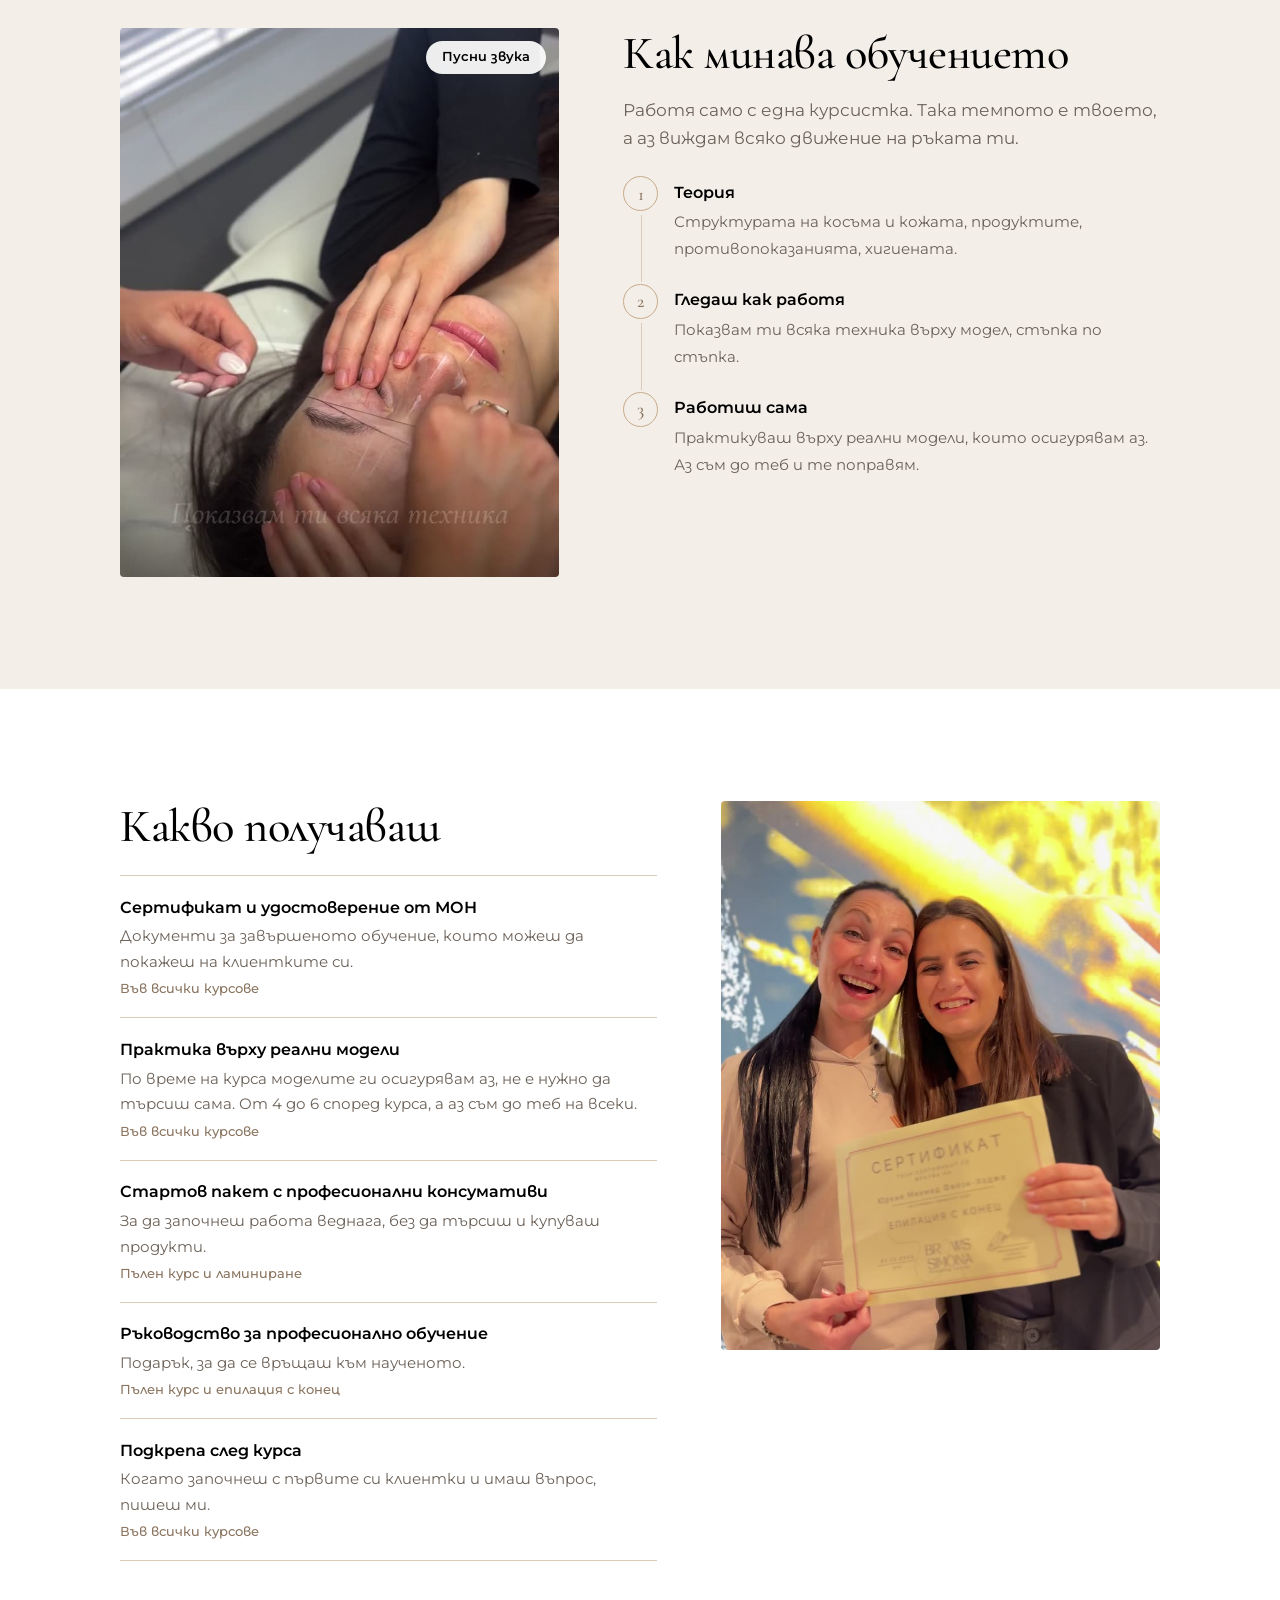
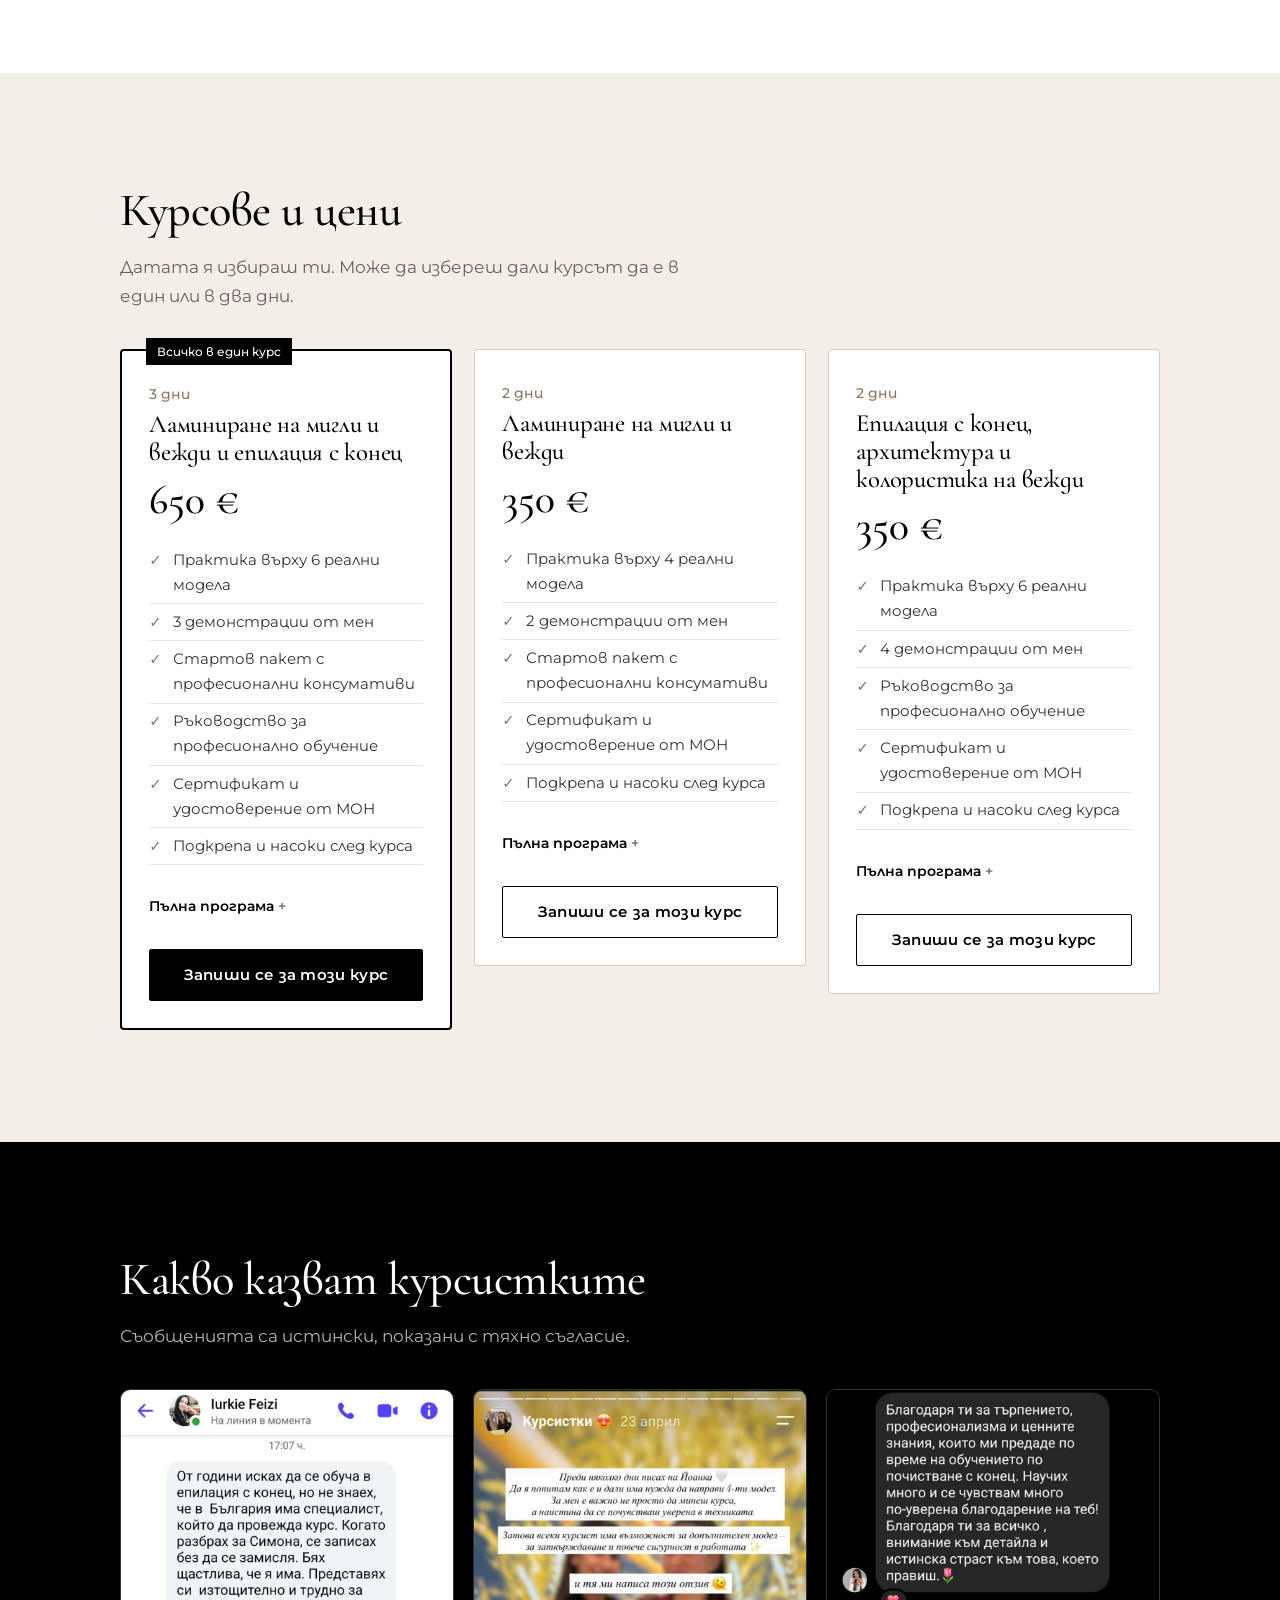
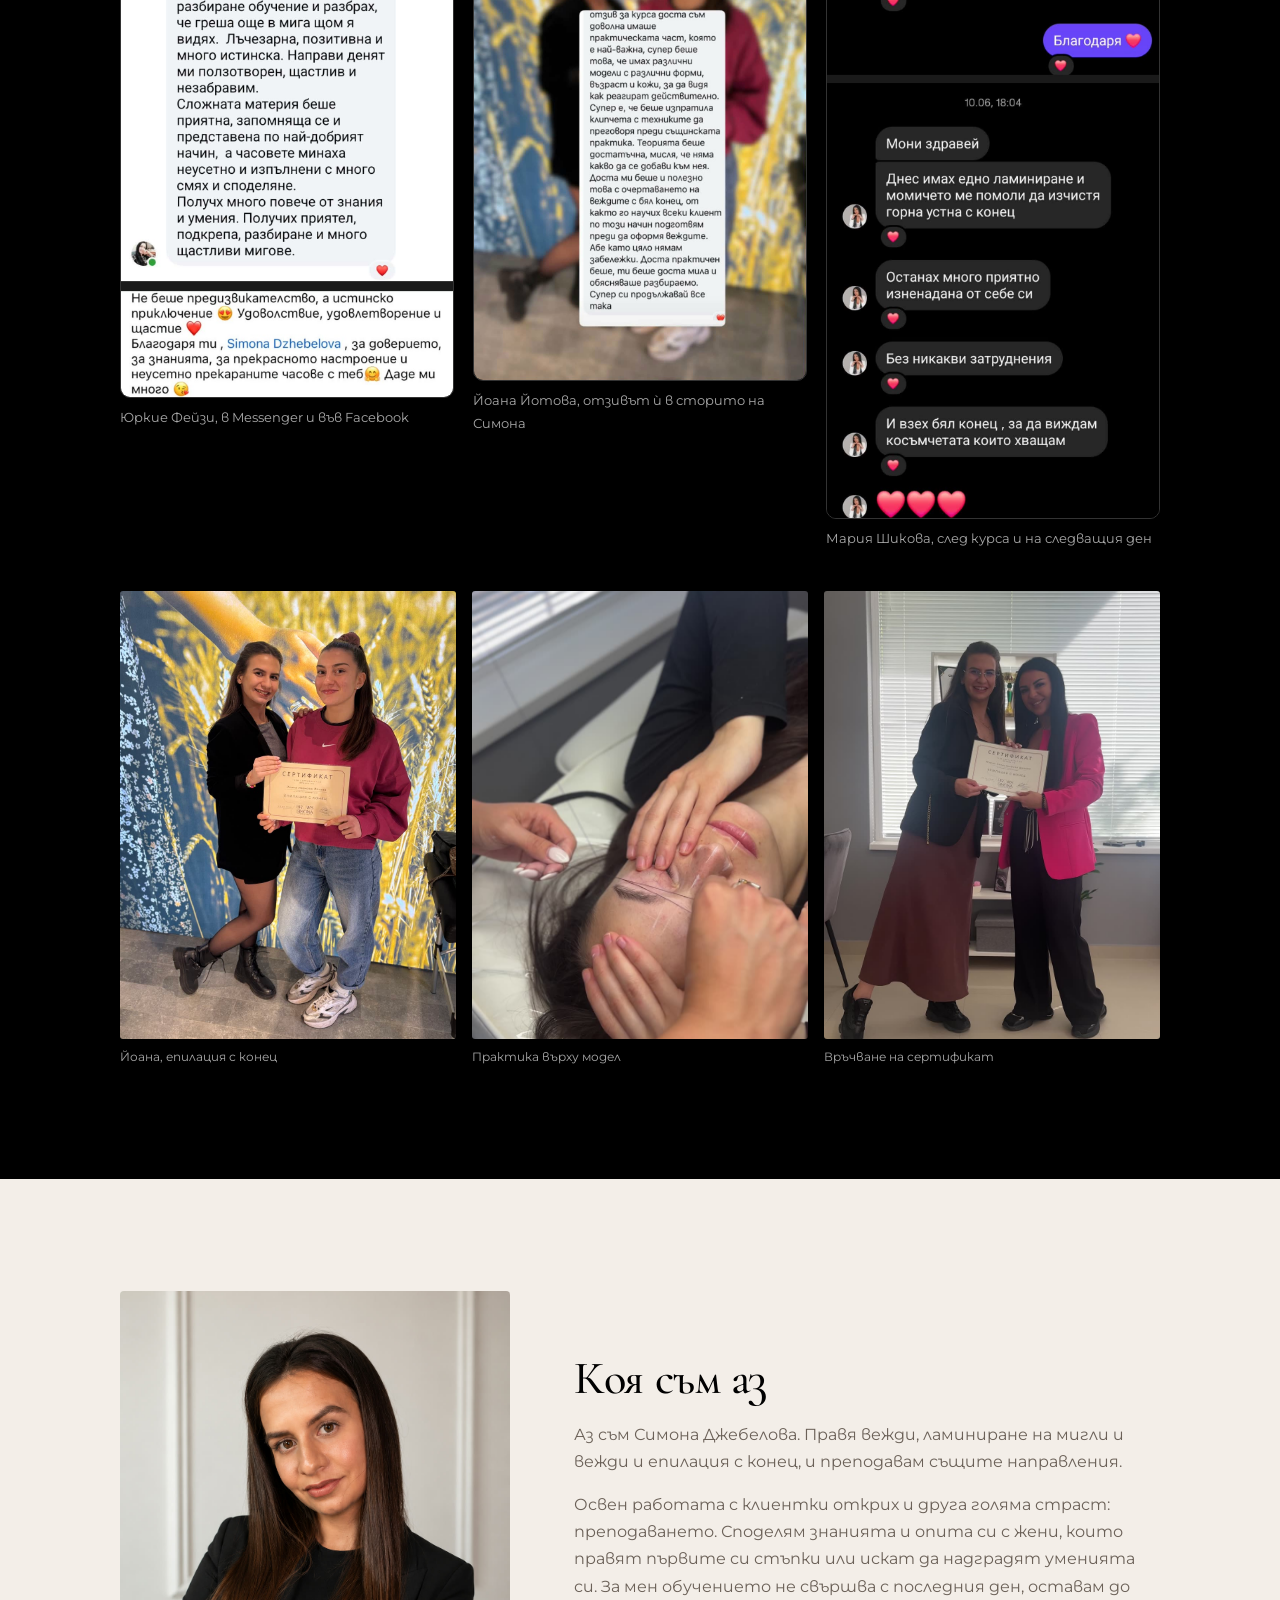
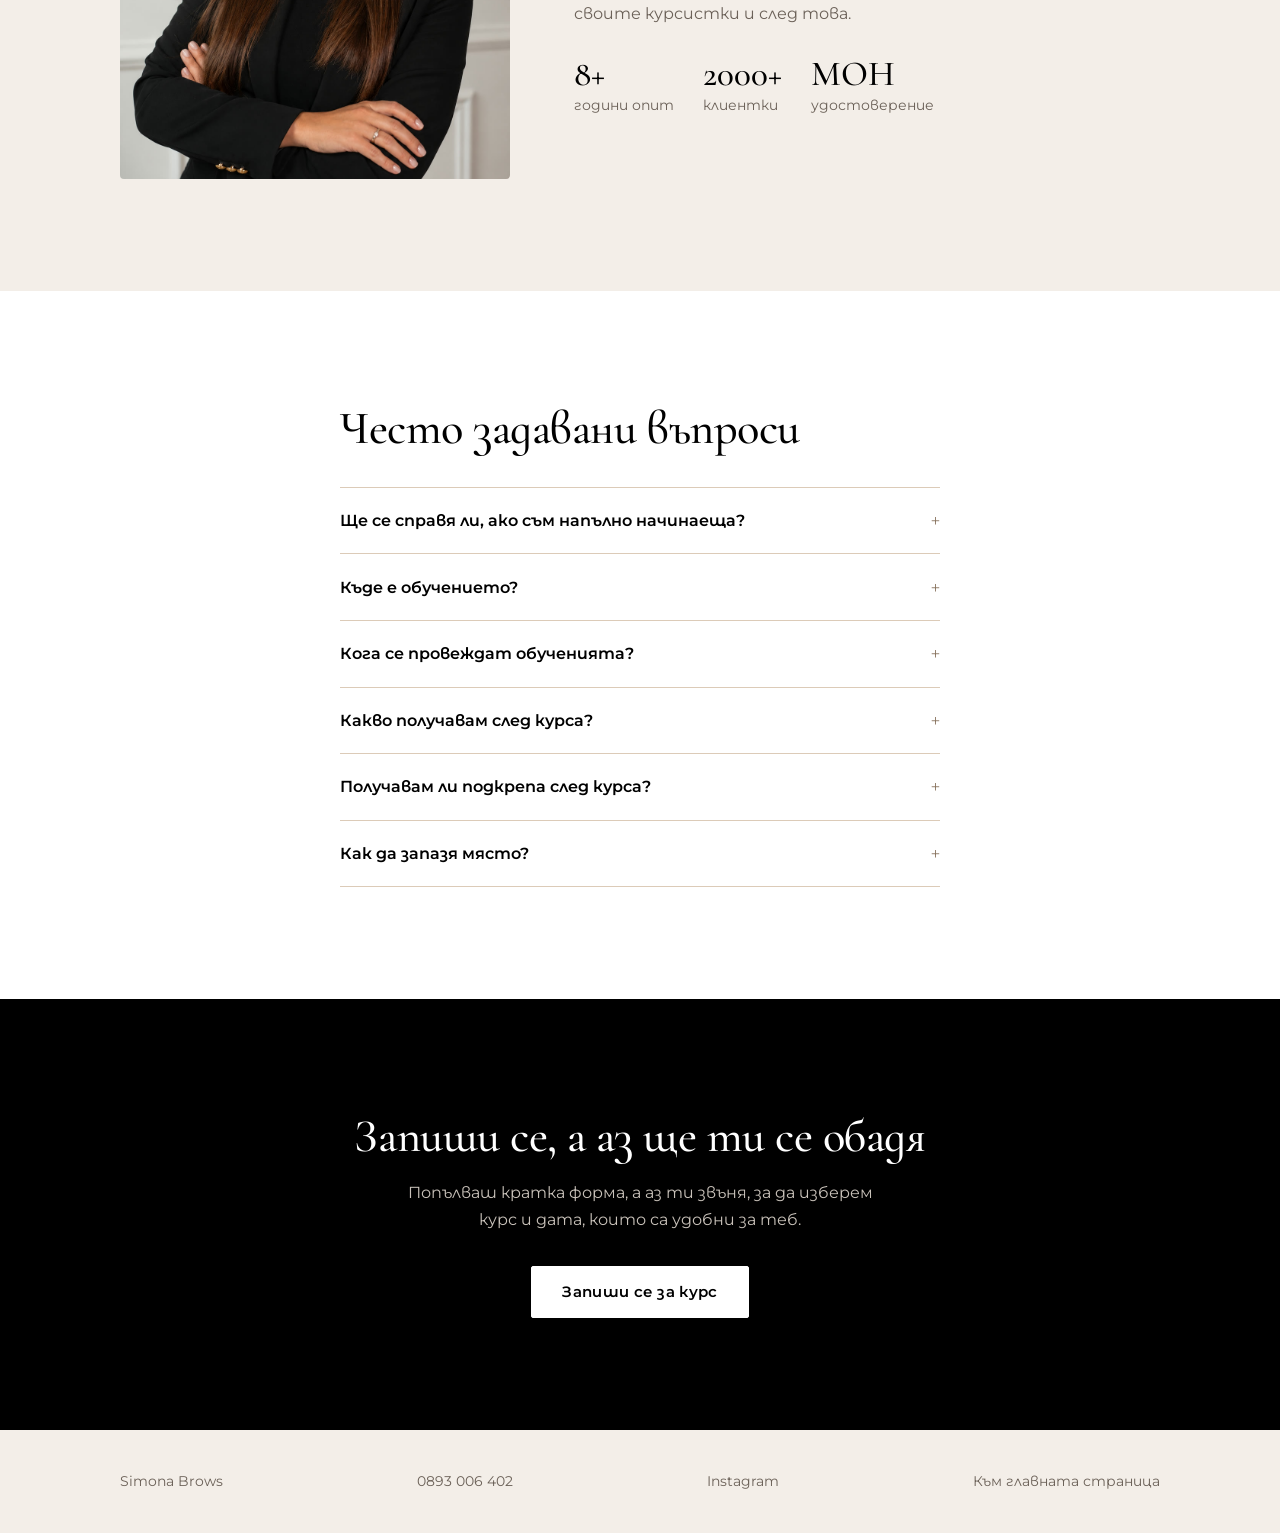
==== commit 2dce11c3: "Курс: бутоните под видеото, корица с лицето на Симона Co-Authored-By: Claude Opus 5.5 <noreply@anthr" ====
--- a/kurs/index.html
+++ b/kurs/index.html
@@ -33,17 +33,20 @@
         <!-- Подзаглавието отговаря на трите най-чести страха: опит, време и „ще се справя ли“. Последното е от думите на Мария: „останах приятно изненадана от себе си“. -->
         <p class="hero__without">Без опит. Без месеци учене. Без страх от първата клиентка.</p>
         <p class="hero__sub">За 2 или 3 дни, с практика върху реални модели и удостоверение от МОН.</p>
-        <div class="hero__cta">
-          <a class="btn btn--dark" href="/kurs/zapis/">Запиши се за курс</a>
-          <a class="btn btn--line" href="#kursove">Виж курсовете и цените</a>
-        </div>
-      </div>
-      <!-- Тук влиза VSL-ът на Симона (вертикален). Докато го няма, мястото е празно. -->
+      </div>
+      <!-- Бутоните са под видеото: тя казва „натисни бутона под видеото“, а на
+           телефон така идват веднага след клипа, не над него. -->
+      <div class="hero__media">
       <div class="video-slot">
         <!-- VSL-ът на Симона (Remotion: SimonaVSL, уеб версия 720p). Пуска се с
              бутона, със звук — браузърите не позволяват автоматично пускане със звук. -->
         <video src="/kurs/img/vsl.mp4" poster="/kurs/img/vsl-poster.jpg" controls playsinline preload="metadata"
                width="720" height="1280" aria-label="Видео: Симона разказва за курсовете"></video>
+      </div>
+        <div class="hero__cta">
+          <a class="btn btn--dark" href="/kurs/zapis/">Запиши се за курс</a>
+          <a class="btn btn--line" href="#kursove">Виж курсовете и цените</a>
+        </div>
       </div>
     </div>
   </section>
--- a/kurs/kurs.css
+++ b/kurs/kurs.css
@@ -113,7 +113,10 @@
   color: var(--black);
 }
 .hero__sub { margin-top: .5rem; font-size: 1.08rem; color: var(--muted); max-width: 32em; }
-.hero__cta { display: flex; flex-wrap: wrap; gap: .8rem; margin-top: 2rem; }
+.hero__media { width: min(100%, 340px); margin: 0 auto; }
+/* под видеото бутоните са един под друг и широки колкото него */
+.hero__cta { display: flex; flex-direction: column; gap: .7rem; margin-top: 1.4rem; }
+.hero__cta .btn { width: 100%; text-align: center; justify-content: center; }
 .hero__facts {
   display: flex; flex-wrap: wrap; gap: .5rem 1.6rem;
   margin-top: 2rem; font-size: .88rem; color: var(--ink); list-style: none;
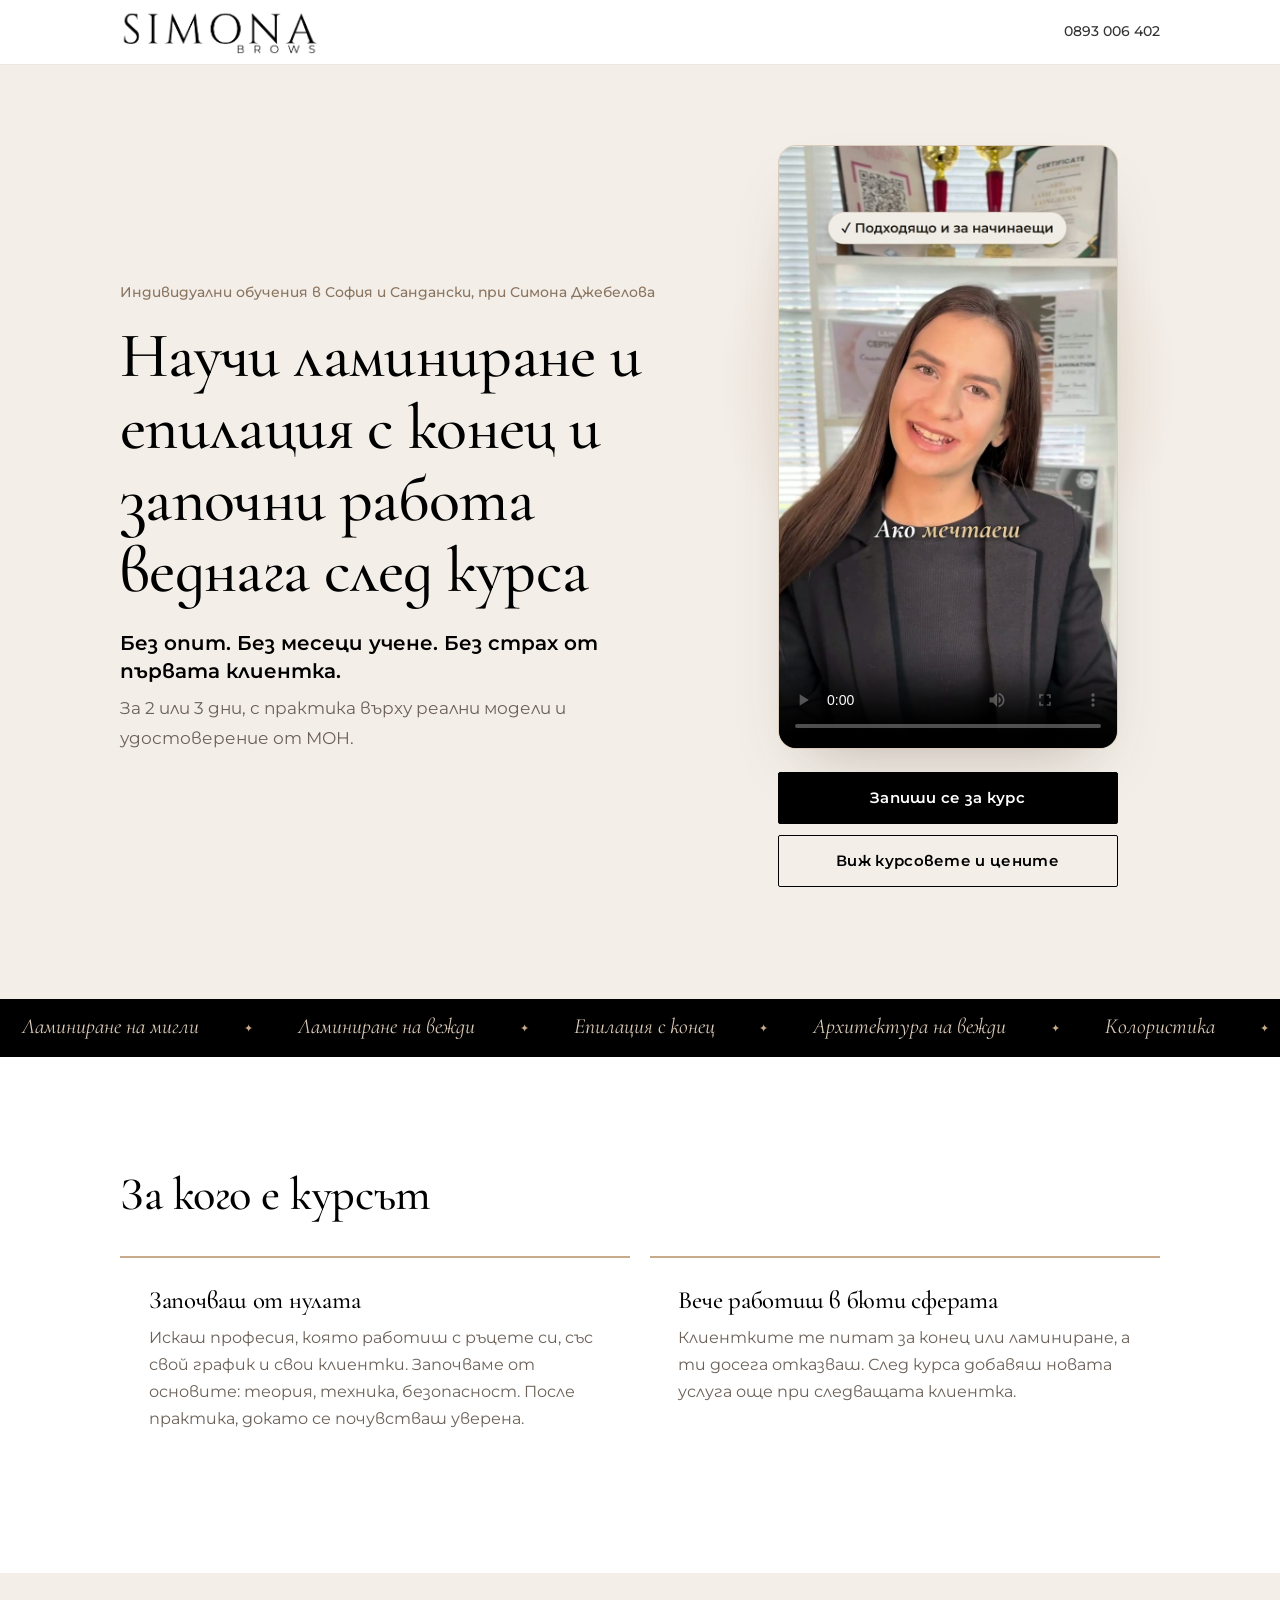
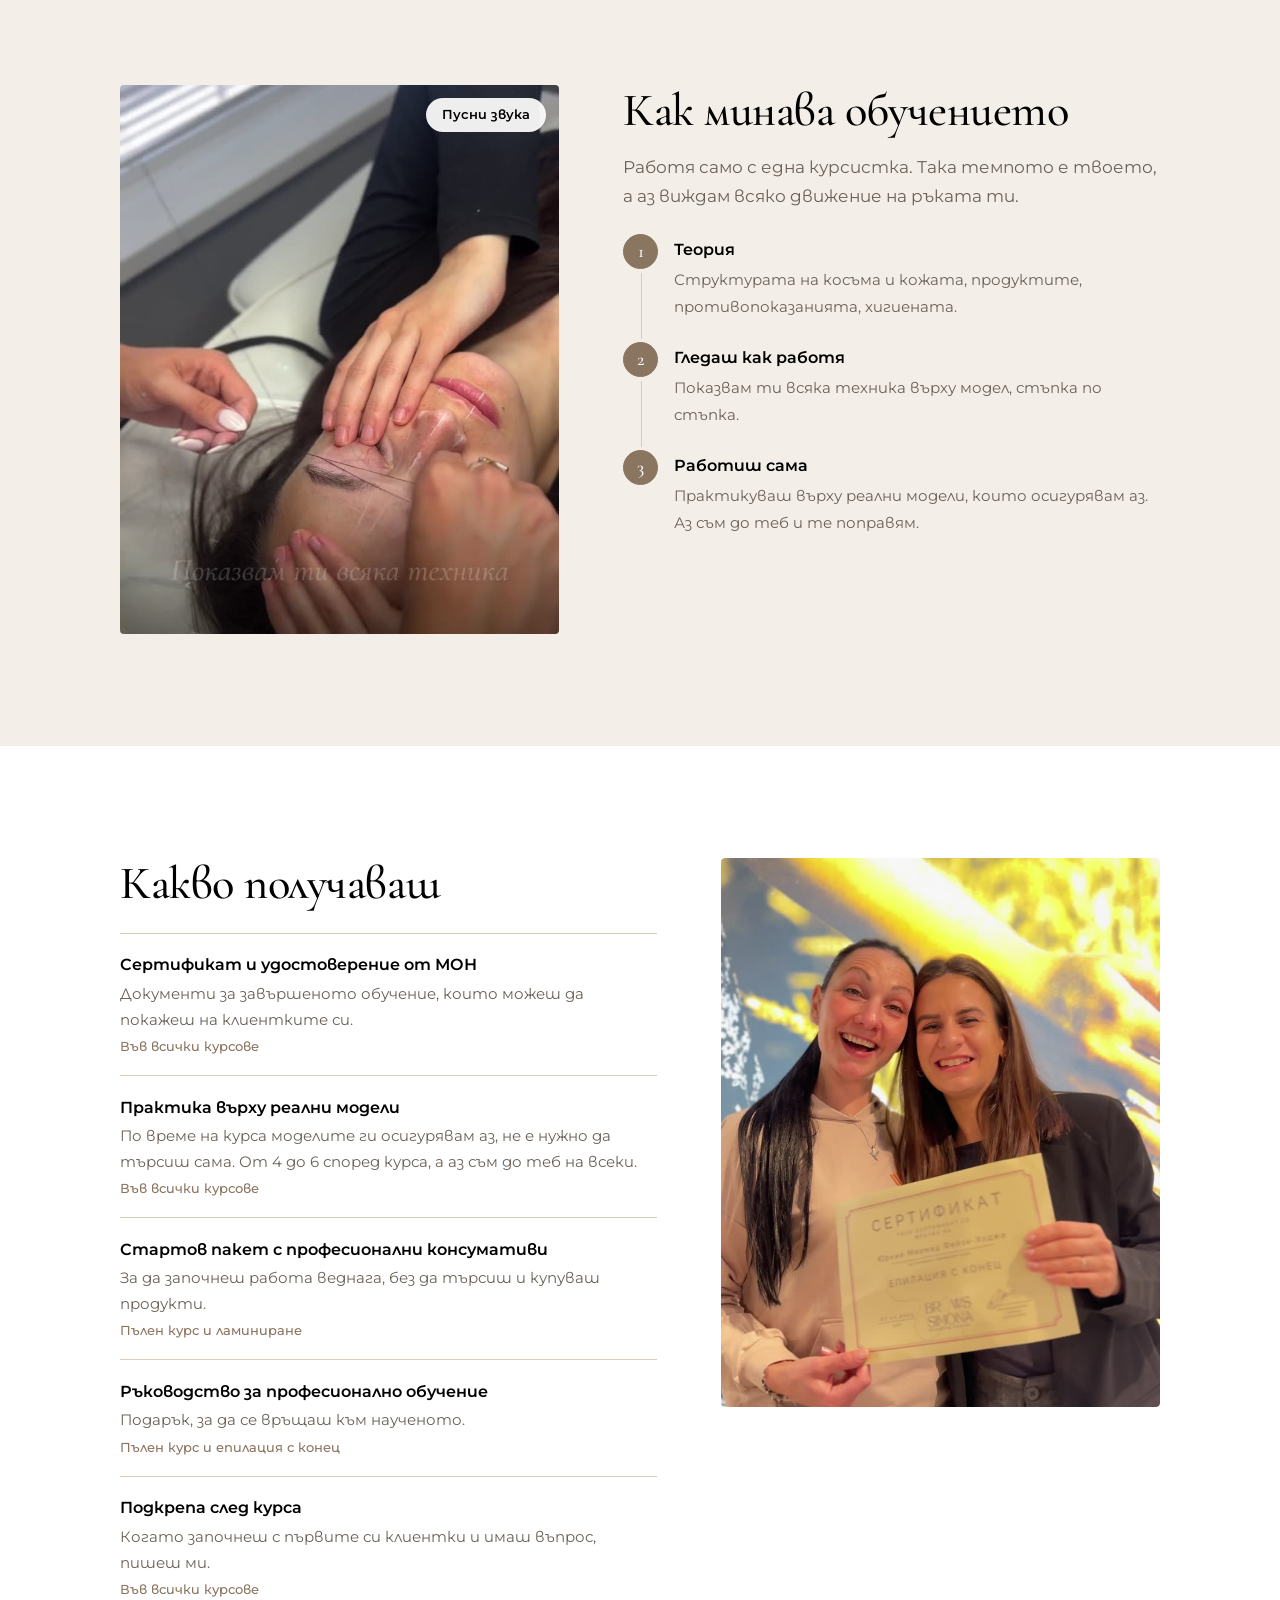
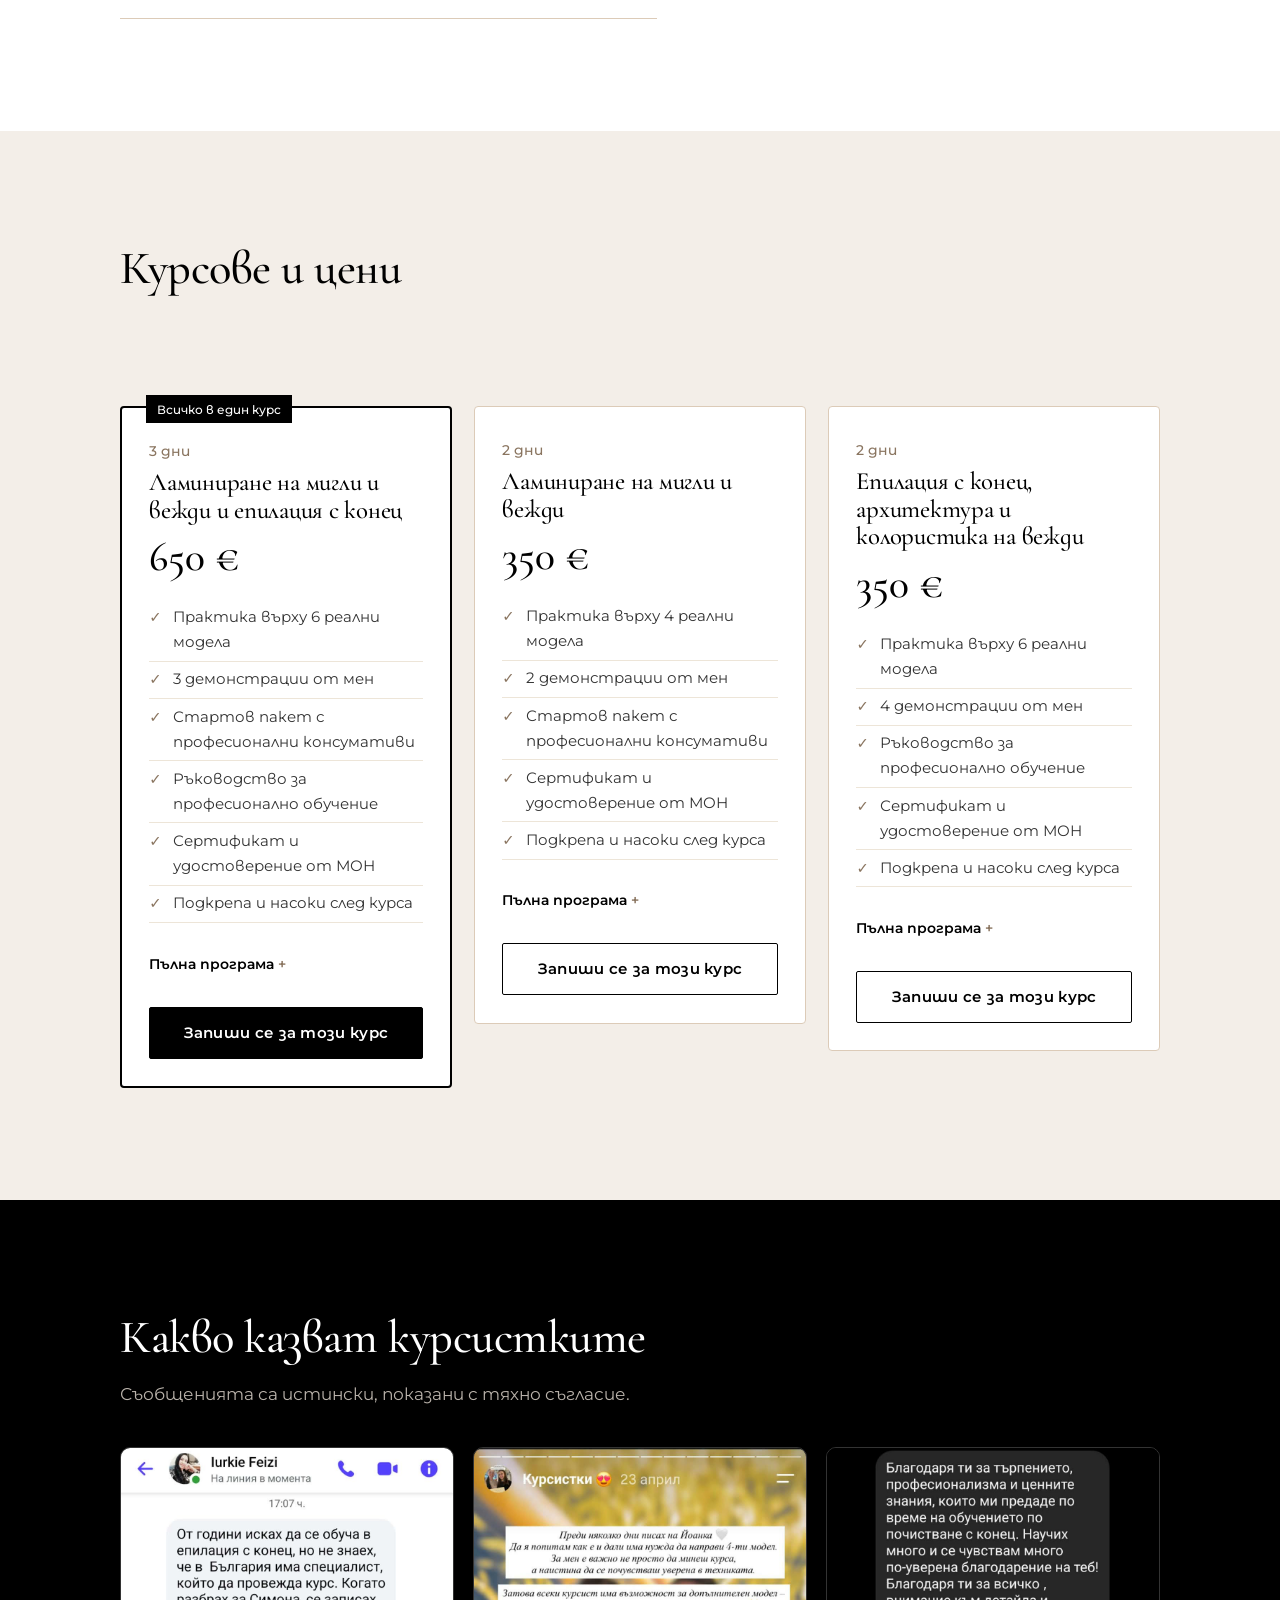
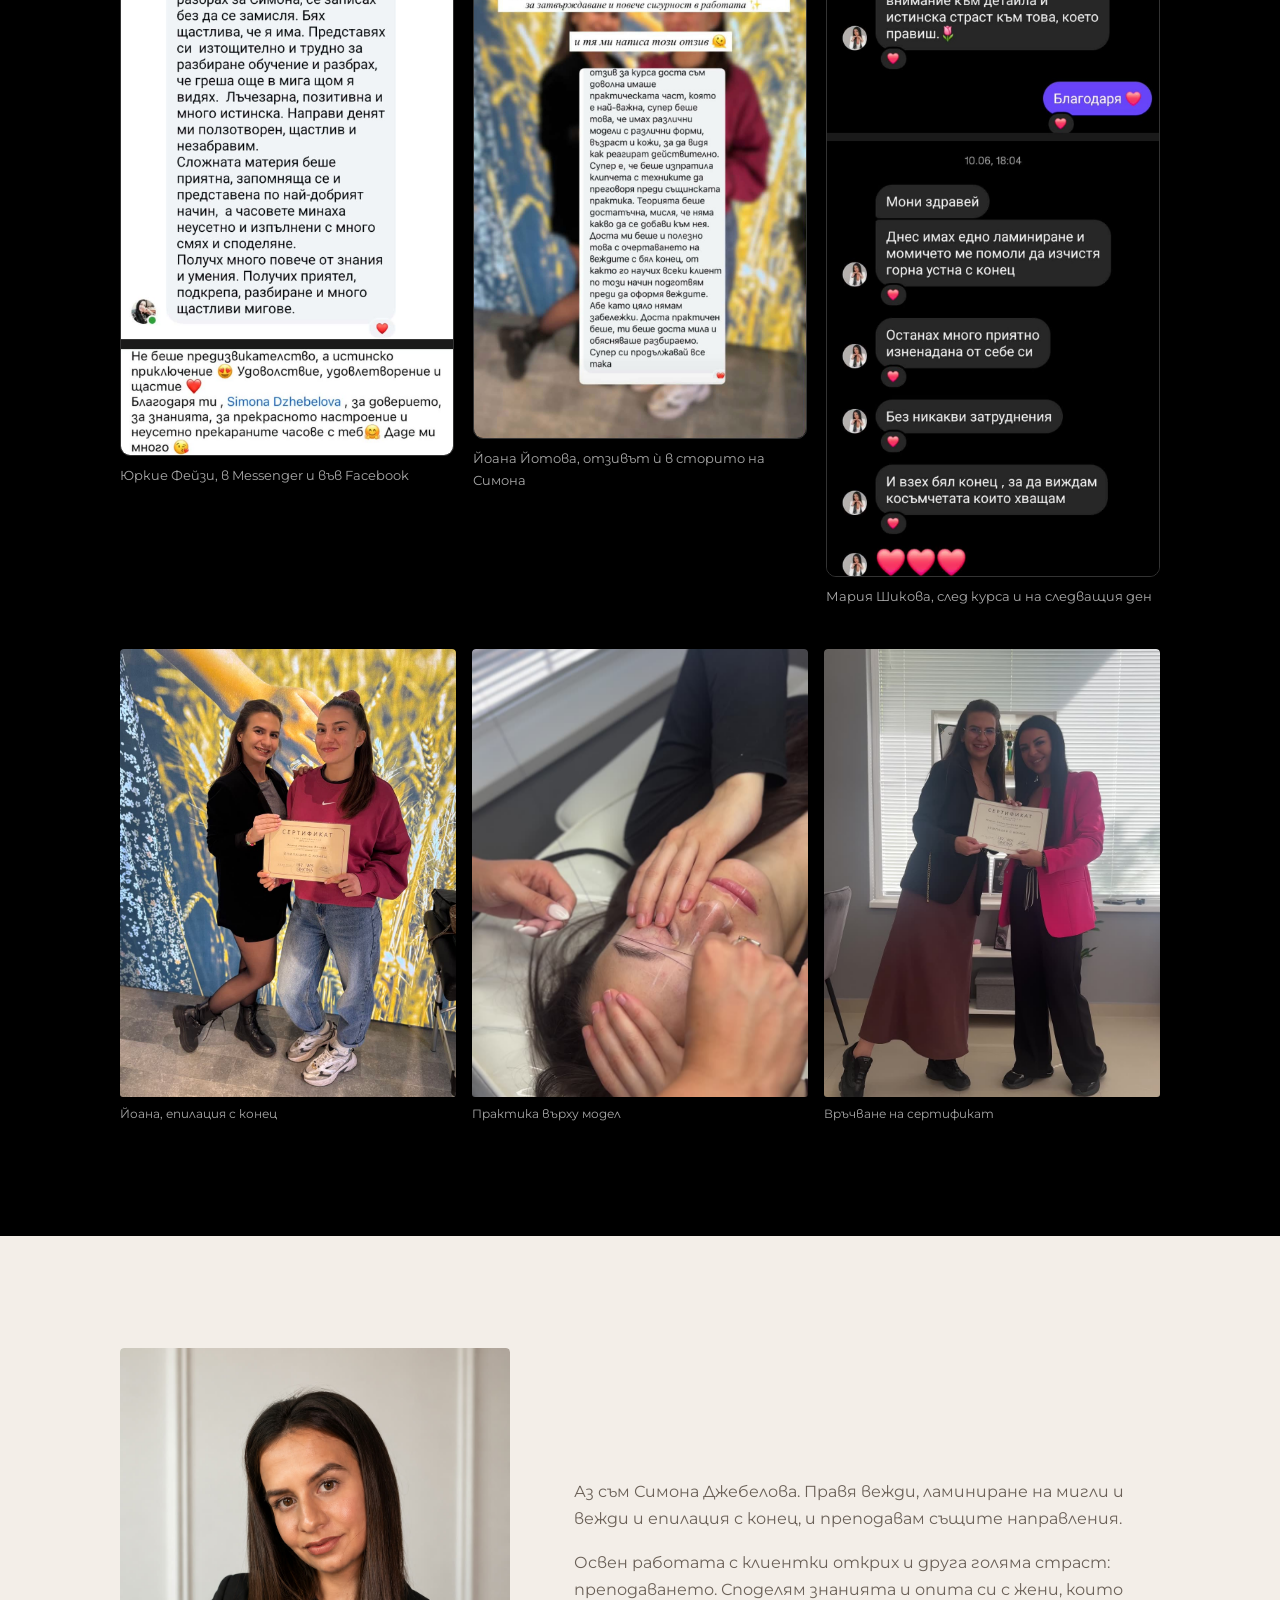
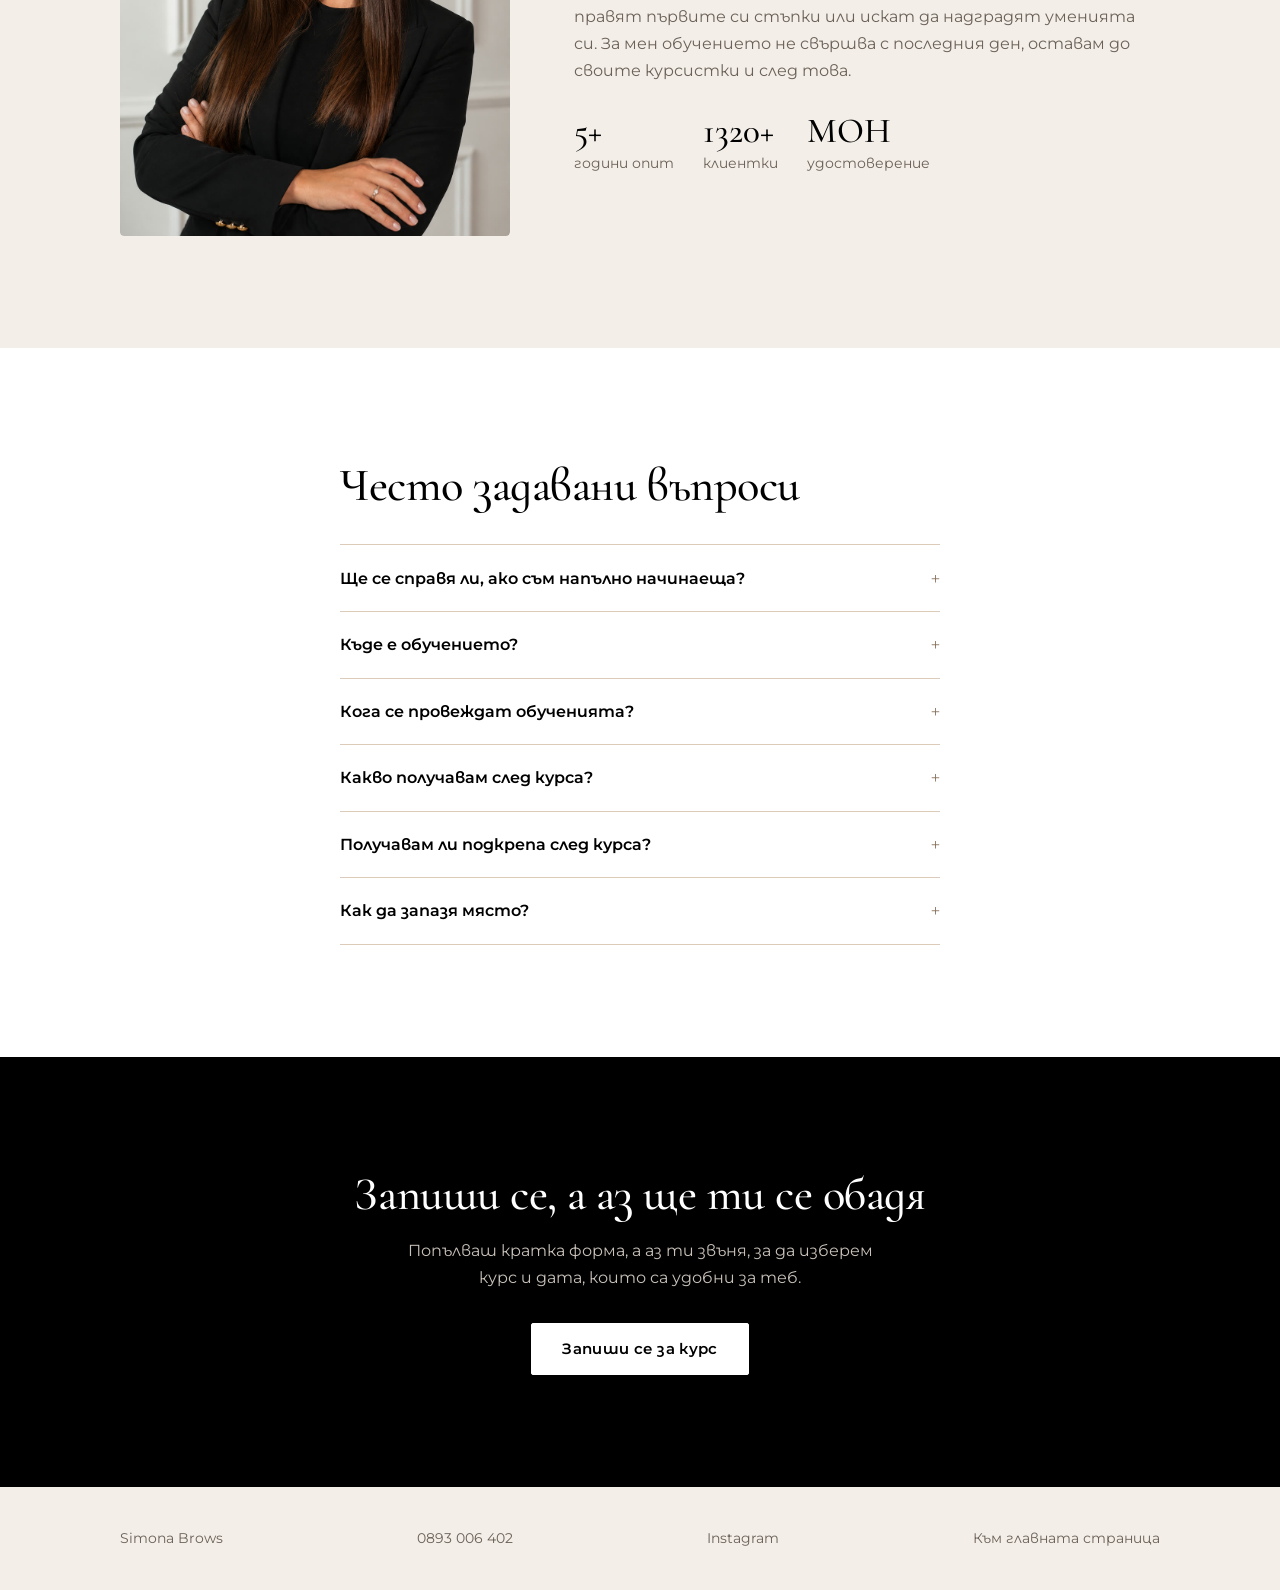
==== commit e40276af: "Курс: страницата оживява — изплуване при скролване, лента с направленията, броящи се числа, лента с " ====
--- a/kurs/index.html
+++ b/kurs/index.html
@@ -50,6 +50,12 @@
       </div>
     </div>
   </section>
+
+  <!-- Лента с направленията: тече бавно, за да не е всичко неподвижно.
+       Съдържанието е два пъти, за да се върти без шев. -->
+  <div class="ribbon" role="img" aria-label="Ламиниране на мигли, Ламиниране на вежди, Епилация с конец, Архитектура на вежди, Колористика, Удостоверение от МОН">
+    <div class="ribbon__track"><div aria-hidden="true"><span>Ламиниране на мигли</span><span>Ламиниране на вежди</span><span>Епилация с конец</span><span>Архитектура на вежди</span><span>Колористика</span><span>Удостоверение от МОН</span></div><div aria-hidden="true"><span>Ламиниране на мигли</span><span>Ламиниране на вежди</span><span>Епилация с конец</span><span>Архитектура на вежди</span><span>Колористика</span><span>Удостоверение от МОН</span></div></div>
+  </div>
 
   <!-- За кого е: двата вида курсистки, които виждаме в отзивите -->
   <section class="section">
@@ -295,8 +301,8 @@
         <p>Аз съм Симона Джебелова. Правя вежди, ламиниране на мигли и вежди и епилация с конец, и преподавам същите направления.</p>
         <p>Освен работата с клиентки открих и друга голяма страст: преподаването. Споделям знанията и опита си с жени, които правят първите си стъпки или искат да надградят уменията си. За мен обучението не свършва с последния ден, оставам до своите курсистки и след това.</p>
         <div class="about__nums">
-          <div><b>8+</b>години опит</div>
-          <div><b>2000+</b>клиентки</div>
+          <div><b data-count="8" data-suffix="+">8+</b>години опит</div>
+          <div><b data-count="2000" data-suffix="+">2000+</b>клиентки</div>
           <div><b>МОН</b>удостоверение</div>
         </div>
       </div>
@@ -354,6 +360,11 @@
     <a href="/">Към главната страница</a>
   </div>
 </footer>
+
+<!-- Бутонът за записване, винаги под палеца на телефон (виж .sticky-cta). -->
+<div class="sticky-cta" id="stickyCta">
+  <a class="btn btn--dark" href="/kurs/zapis/">Запиши се за курс</a>
+</div>
 
 <script>
   /* Звукът на клипа от обучението. */
@@ -367,6 +378,66 @@
       btn.setAttribute('aria-pressed', String(!v.muted));
     });
   })();
+
+  /* Движението при скролване (стиловете са в kurs.css, „Движение“). */
+  (function () {
+    if (!('IntersectionObserver' in window)) return;
+    var still = window.matchMedia('(prefers-reduced-motion: reduce)').matches;
+
+    // Кое изплува; в една група поредността (--i) дава лекото закъснение.
+    var groups = [
+      '.section h2', '.section .lede', '.who__card', '.how__photo', '.steps li',
+      '.gets__photo', '.gets__list li', '.course', '.shots__item', '.photos figure',
+      '.about__photo', '.about h2 ~ *', '.faq details', '.final .wrap > *'
+    ];
+    var items = [];
+    groups.forEach(function (sel) {
+      var byParent = new Map();
+      document.querySelectorAll(sel).forEach(function (el) {
+        if (el.hasAttribute('data-reveal')) return;
+        var n = byParent.get(el.parentNode) || 0;
+        byParent.set(el.parentNode, n + 1);
+        el.setAttribute('data-reveal', '');
+        el.style.setProperty('--i', Math.min(n, 5));
+        items.push(el);
+      });
+    });
+    var io = new IntersectionObserver(function (entries) {
+      entries.forEach(function (e) {
+        if (!e.isIntersecting) return;
+        e.target.classList.add('is-in');
+        io.unobserve(e.target);
+      });
+    }, { rootMargin: '0px 0px -8% 0px', threshold: 0.12 });
+    items.forEach(function (el) { io.observe(el); });
+
+    // Числата при „Коя съм аз“ се броят от нула, когато се покажат.
+    var nio = new IntersectionObserver(function (entries) {
+      entries.forEach(function (e) {
+        if (!e.isIntersecting) return;
+        nio.unobserve(e.target);
+        if (still) return;
+        var el = e.target, to = +el.dataset.count, suf = el.dataset.suffix || '';
+        var t0 = null, dur = 1600;
+        requestAnimationFrame(function step(t) {
+          if (t0 === null) t0 = t;
+          var k = Math.min(1, (t - t0) / dur);
+          el.textContent = Math.round(to * (1 - Math.pow(1 - k, 3))) + suf;
+          if (k < 1) requestAnimationFrame(step);
+        });
+      });
+    }, { threshold: 0.6 });
+    document.querySelectorAll('[data-count]').forEach(function (el) { nio.observe(el); });
+
+    // Лентата с бутона: щом началото излезе от екрана; скрива се при последния призив.
+    var bar = document.getElementById('stickyCta'), hero = document.querySelector('.hero'), fin = document.querySelector('.final');
+    if (bar && hero && fin) {
+      var heroOut = false, finIn = false;
+      var upd = function () { bar.classList.toggle('is-on', heroOut && !finIn); };
+      new IntersectionObserver(function (e) { heroOut = !e[0].isIntersecting; upd(); }).observe(hero);
+      new IntersectionObserver(function (e) { finIn = e[0].isIntersecting; upd(); }).observe(fin);
+    }
+  })();
 </script>
 </body>
 </html>
--- a/kurs/kurs.css
+++ b/kurs/kurs.css
@@ -249,9 +249,8 @@
 }
 .chat__note { margin-top: 1.1rem; font-size: .88rem; color: #a8a8a8; }
 
-/* Единственото движение на страницата: съобщенията пристигат едно по едно,
-   когато ивицата се появи. Без JavaScript или с намалено движение се виждат
-   веднага. */
+/* Съобщенията пристигат едно по едно, когато ивицата се появи. Без
+   JavaScript или с намалено движение се виждат веднага. */
 .js .chat--animate .bubble { opacity: 0; transform: translateY(10px) scale(.98); }
 .js .chat--animate.is-in .bubble {
   opacity: 1; transform: none;
@@ -370,3 +369,94 @@
   .proof__grid { grid-template-columns: 1fr 1fr; gap: 4rem; }
   .about { grid-template-columns: .8fr 1.2fr; gap: 4rem; }
 }
+
+/* ══ Движение ══════════════════════════════════════════════════════════
+   Страницата оживява при скролване: секциите изплуват, стъпките се свързват,
+   числата се броят. Всичко е бавно и меко, като марката — без подскачане.
+   Без JavaScript всичко се вижда веднага (.js се слага в <head>), а при
+   „намалено движение“ в системата анимациите се изключват. */
+
+/* Начало: текстът и видеото влизат едно след друго при отваряне. */
+@keyframes rise { from { opacity: 0; transform: translateY(22px); } to { opacity: 1; transform: none; } }
+.hero__grid > div:first-child > * { animation: rise .9s var(--ease) both; }
+.hero__kicker  { animation-delay: .05s !important; }
+.hero h1       { animation-delay: .15s !important; }
+.hero__without { animation-delay: .35s !important; }
+.hero__sub     { animation-delay: .45s !important; }
+.hero__media   { position: relative; animation: rise 1s var(--ease) .3s both; }
+/* сиянието е по-широко от колоната — без това на телефон страницата се мести настрани */
+.hero { overflow: hidden; }
+
+/* Меко златно сияние зад видеото — бавно „диша“ и води погледа към него. */
+.hero__media::before {
+  content: ""; position: absolute; z-index: 0; left: 50%; top: 32%;
+  width: 135%; aspect-ratio: 1; transform: translate(-50%, -50%);
+  background: radial-gradient(closest-side, rgba(200,171,138,.42), rgba(200,171,138,0));
+  animation: breathe 6s ease-in-out infinite; pointer-events: none;
+}
+.hero__media > * { position: relative; z-index: 1; }
+@keyframes breathe {
+  0%, 100% { opacity: .55; transform: translate(-50%, -50%) scale(.94); }
+  50%      { opacity: 1;   transform: translate(-50%, -50%) scale(1.04); }
+}
+
+/* Лента с направленията под началото — бавно тече. */
+.ribbon { overflow: hidden; background: var(--black); color: var(--gold); padding: .95rem 0; white-space: nowrap; }
+.ribbon__track { display: inline-flex; animation: ribbon 38s linear infinite; }
+.ribbon span { font: italic 400 1.35rem/1 var(--serif); padding: 0 1.4rem; }
+.ribbon span::after { content: "✦"; font-style: normal; font-size: .7rem; color: var(--gold2); margin-left: 2.8rem; vertical-align: middle; }
+@keyframes ribbon { to { transform: translateX(-50%); } }
+
+/* Изплуване при скролване: JS слага data-reveal и --i (поредност в групата). */
+.js [data-reveal] {
+  opacity: 0; transform: translateY(26px);
+  transition: opacity .9s var(--ease), transform .9s var(--ease);
+  transition-delay: calc(var(--i, 0) * 110ms);
+}
+.js [data-reveal].is-in { opacity: 1; transform: none; }
+
+/* Картите „За кого“: златната линия отгоре се изтегля отляво. */
+.who__card { position: relative; border-top-color: transparent; }
+.who__card::before {
+  content: ""; position: absolute; left: 0; top: -2px; height: 2px; width: 100%;
+  background: var(--gold2); transform-origin: left; transform: scaleX(1);
+}
+.js .who__card::before { transform: scaleX(0); transition: transform 1.1s var(--ease) .35s; }
+.js .who__card.is-in::before { transform: scaleX(1); }
+
+/* Стъпките: линията между тях се изтегля, кръгчетата се оцветяват едно след друго. */
+.js .steps li:not(:last-child)::after { transform-origin: top; transform: scaleY(0); transition: transform .8s var(--ease); }
+.js .steps li::before { transition: background-color .5s ease, color .5s ease, border-color .5s ease; }
+.js .steps li.is-in::before { background: var(--bronze); border-color: var(--bronze); color: var(--white); transition-delay: calc(var(--i, 0) * 110ms + .25s); }
+.js .steps li.is-in:not(:last-child)::after { transform: scaleY(1); transition-delay: calc(var(--i, 0) * 110ms + .5s); }
+
+/* Снимките леко се приближават под мишката. */
+.gets__photo, .about__photo, .photos figure { overflow: hidden; border-radius: 4px; }
+.gets__photo img, .about__photo img, .photos img { transition: transform 1.2s var(--ease); }
+.gets__photo:hover img, .about__photo:hover img, .photos figure:hover img { transform: scale(1.04); }
+
+/* Курсовете се повдигат под мишката. */
+.course { transition: transform .35s var(--ease), box-shadow .35s var(--ease), opacity .9s var(--ease); }
+.course.is-in:hover, html:not(.js) .course:hover { transform: translateY(-6px); box-shadow: 0 24px 50px -28px rgba(90,70,50,.45); }
+
+/* Лента с бутона на телефон: появява се, щом началото се скрие, и изчезва
+   при последния призив — бутонът е винаги под палеца. */
+.sticky-cta {
+  position: fixed; left: 0; right: 0; bottom: 0; z-index: 30;
+  padding: .7rem var(--gutter) calc(.7rem + env(safe-area-inset-bottom));
+  background: rgba(243,238,232,.96); backdrop-filter: blur(10px);
+  border-top: 1px solid var(--gold);
+  transform: translateY(110%); visibility: hidden;
+  transition: transform .45s var(--ease), visibility 0s linear .45s;
+}
+.sticky-cta .btn { width: 100%; }
+.sticky-cta.is-on { transform: none; visibility: visible; transition: transform .45s var(--ease); }
+@media (min-width: 960px) { .sticky-cta { display: none; } }
+
+@media (prefers-reduced-motion: reduce) {
+  .hero__grid > div:first-child > *, .hero__media, .hero__media::before, .ribbon__track { animation: none !important; }
+  .js [data-reveal] { opacity: 1; transform: none; transition: none; }
+  .js .who__card::before, .js .steps li:not(:last-child)::after { transform: none; transition: none; }
+  .course, .gets__photo img, .about__photo img, .photos img { transition: none; }
+  .course.is-in:hover, .gets__photo:hover img, .about__photo:hover img, .photos figure:hover img { transform: none; }
+}
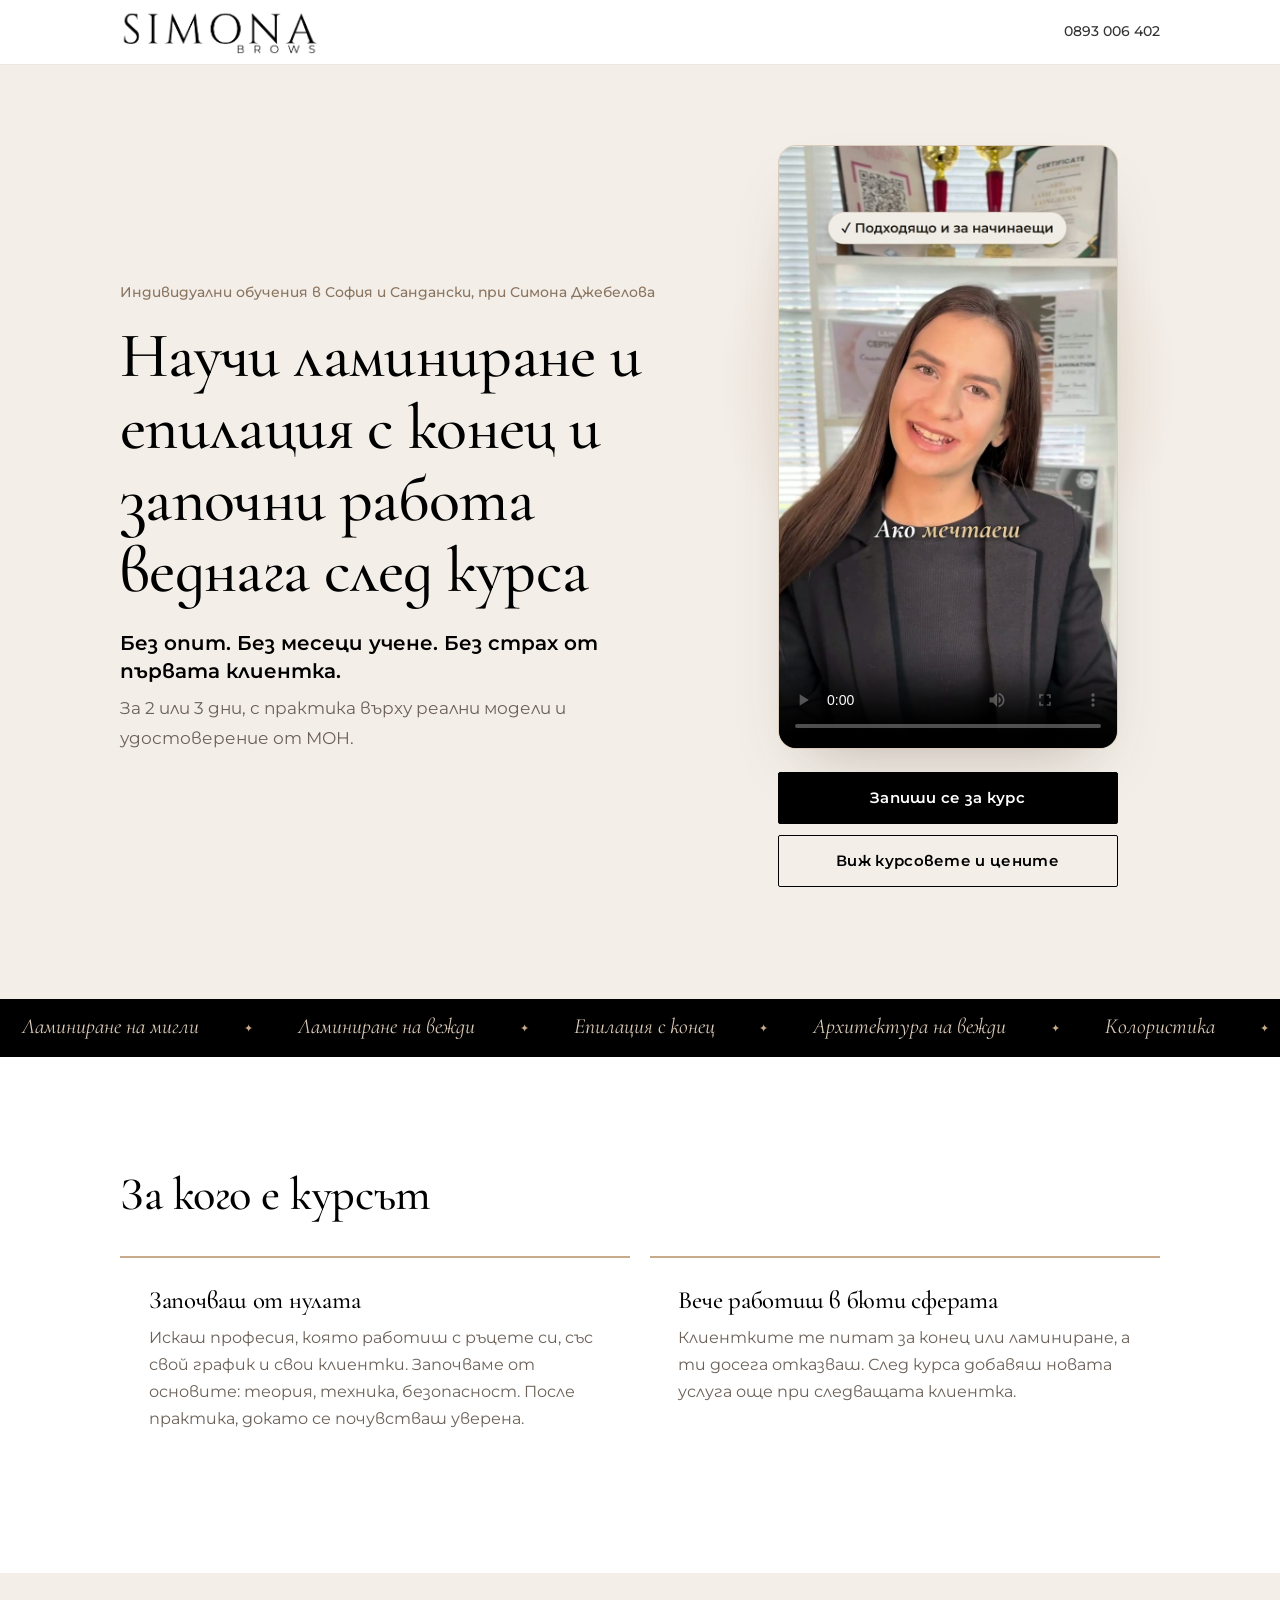
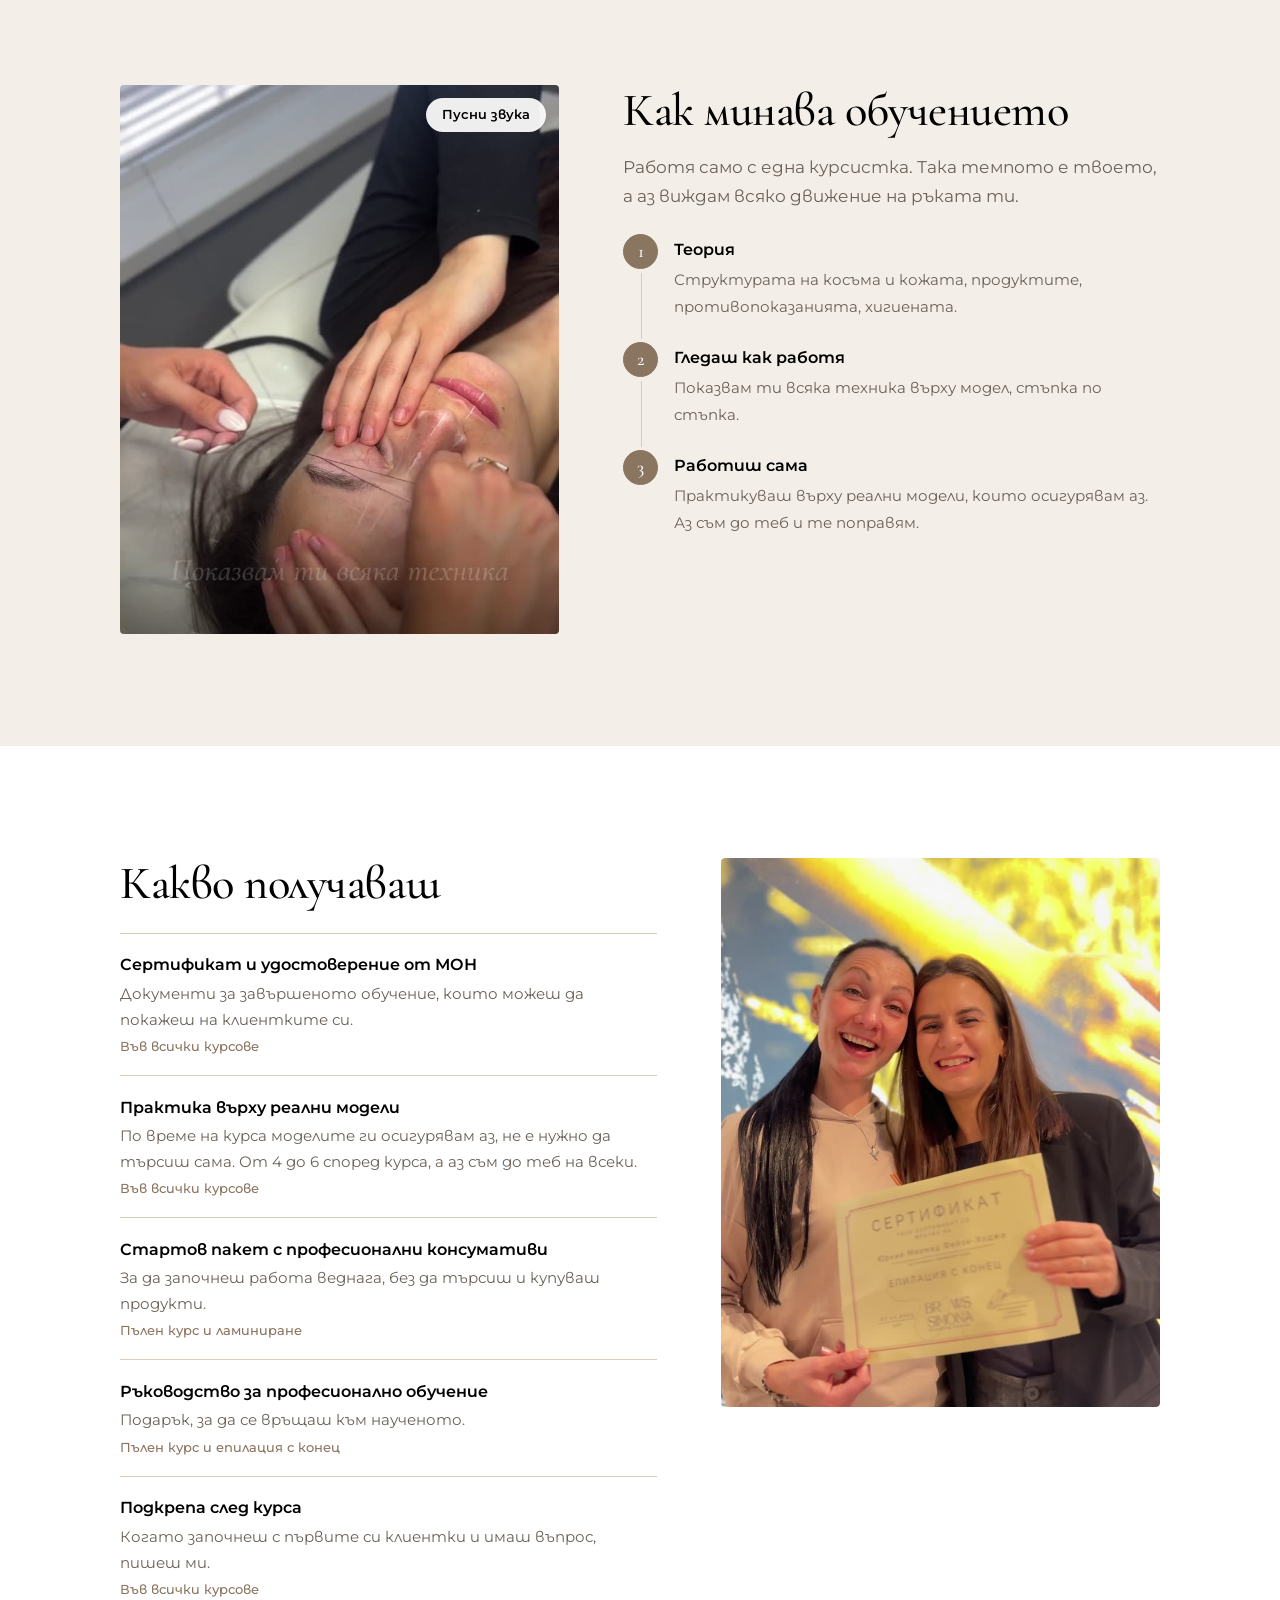
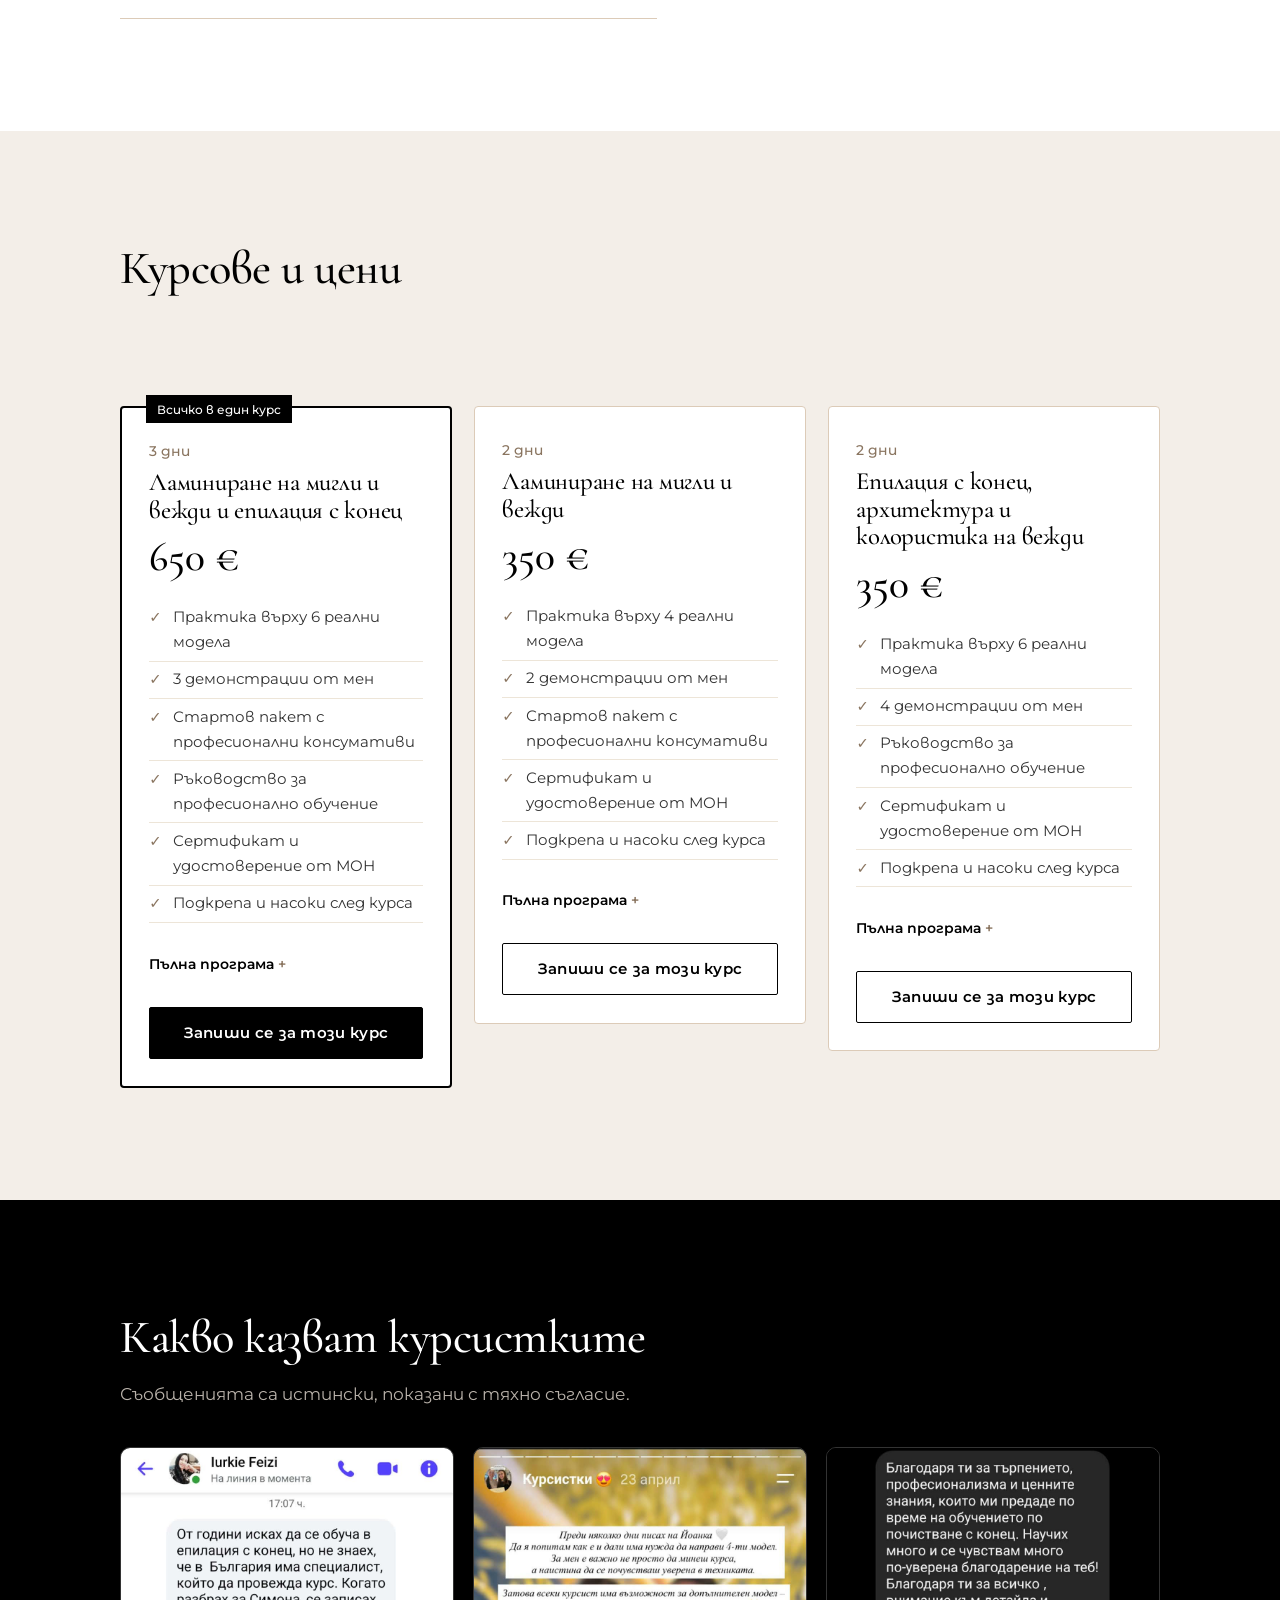
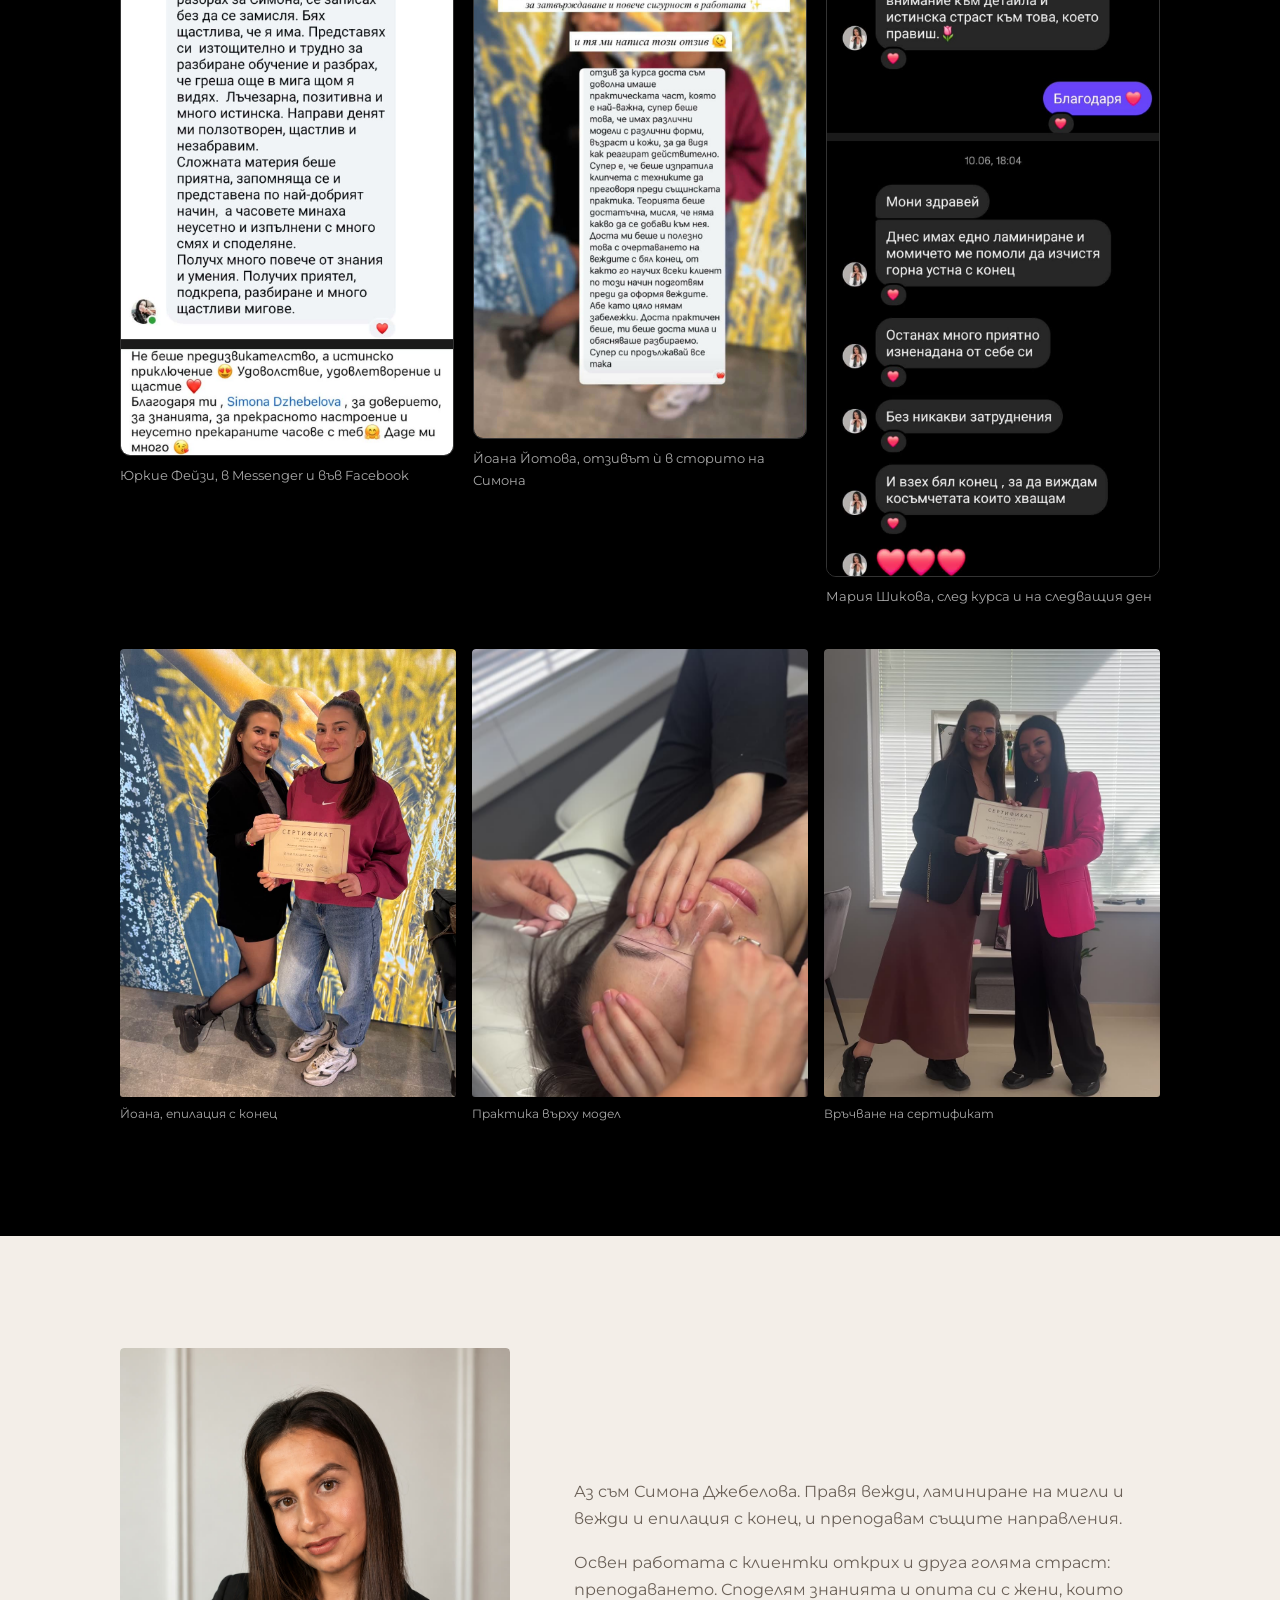
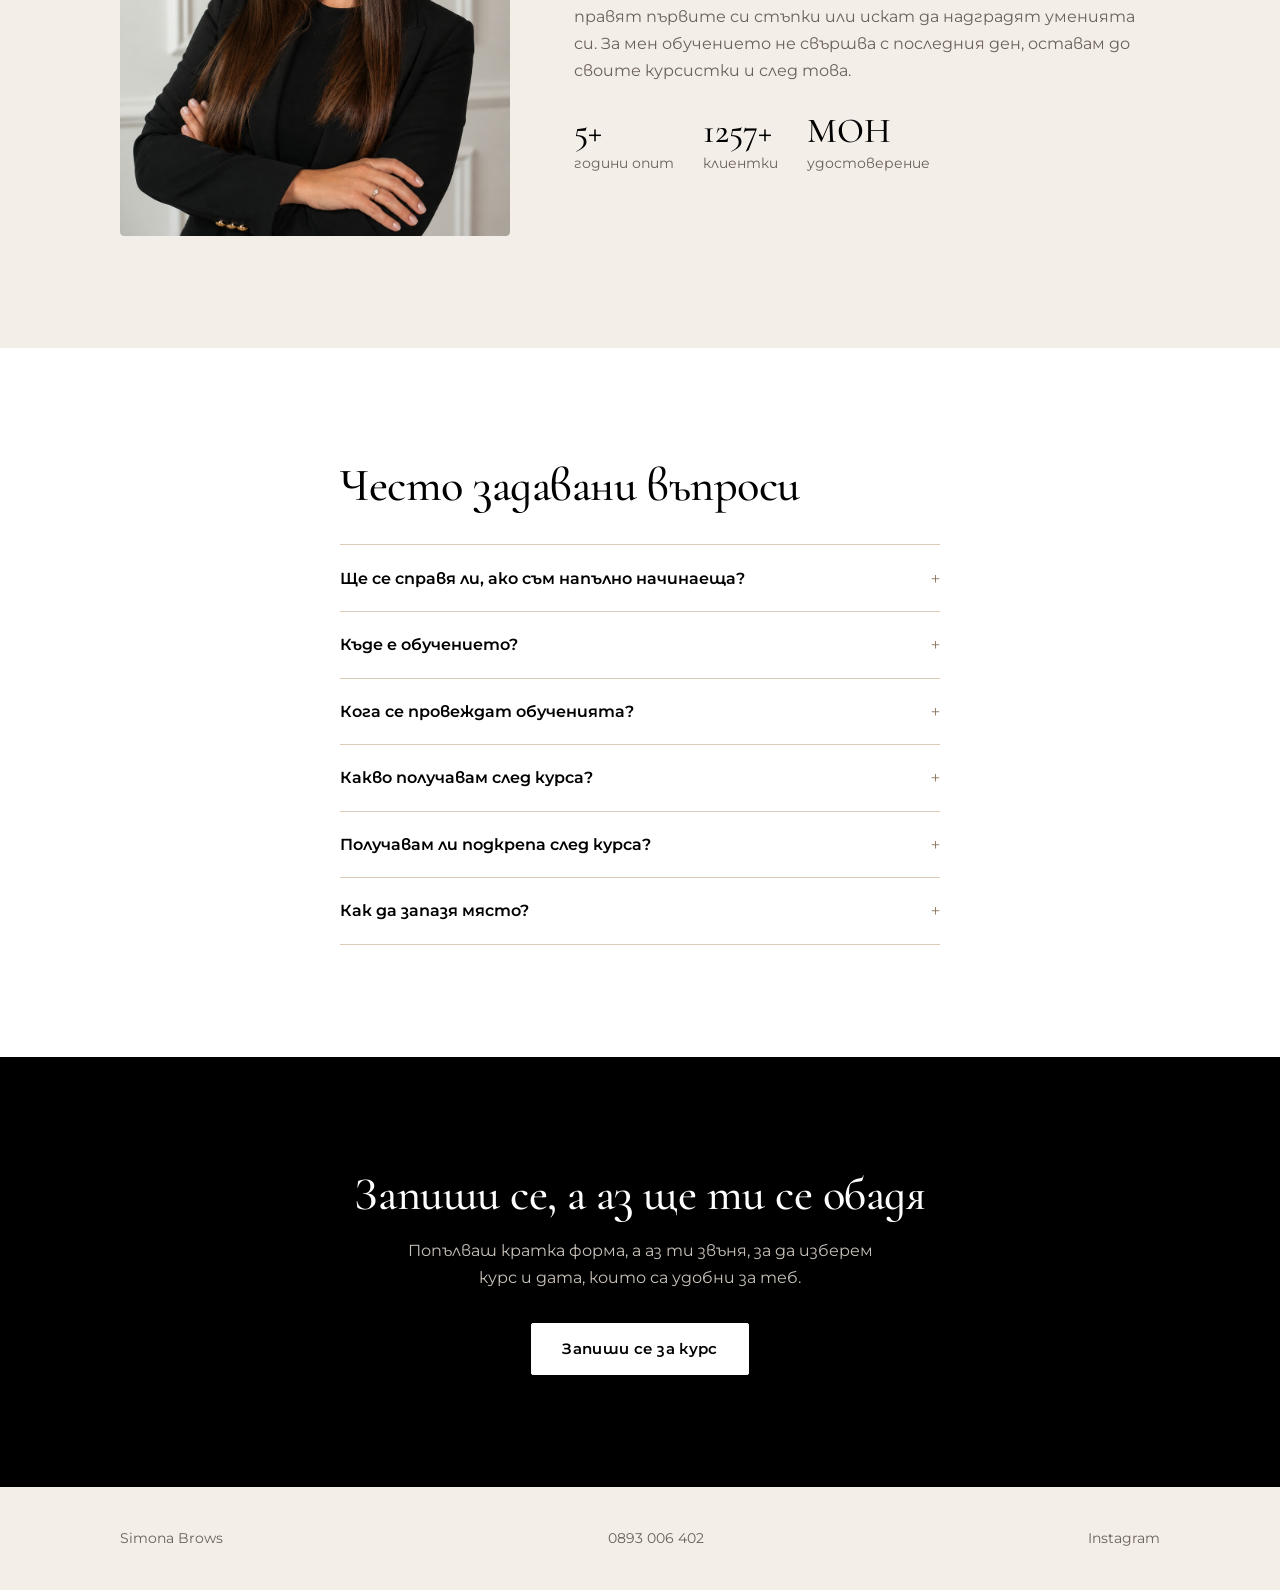
==== commit 837fc976: "Курсът е главната страница; старата главна на салона е махната; VSL с новите кадри Co-Authored-By: C" ====
--- a/kurs/index.html
+++ b/kurs/index.html
@@ -8,6 +8,7 @@
   <link rel="preconnect" href="https://fonts.googleapis.com">
   <link rel="preconnect" href="https://fonts.gstatic.com" crossorigin>
   <link href="https://fonts.googleapis.com/css2?family=Cormorant+Garamond:ital,wght@0,400;0,500;1,400&family=Montserrat:wght@400;500;600&display=swap" rel="stylesheet">
+  <link rel="canonical" href="https://simonabrows.netlify.app/">
   <link rel="stylesheet" href="/kurs/kurs.css">
   <script>document.documentElement.classList.add('js');</script>
 </head>
@@ -357,7 +358,6 @@
     <span>Simona Brows</span>
     <a href="tel:+359893006402">0893 006 402</a>
     <a href="https://www.instagram.com/brows.simona/" target="_blank" rel="noopener">Instagram</a>
-    <a href="/">Към главната страница</a>
   </div>
 </footer>
 
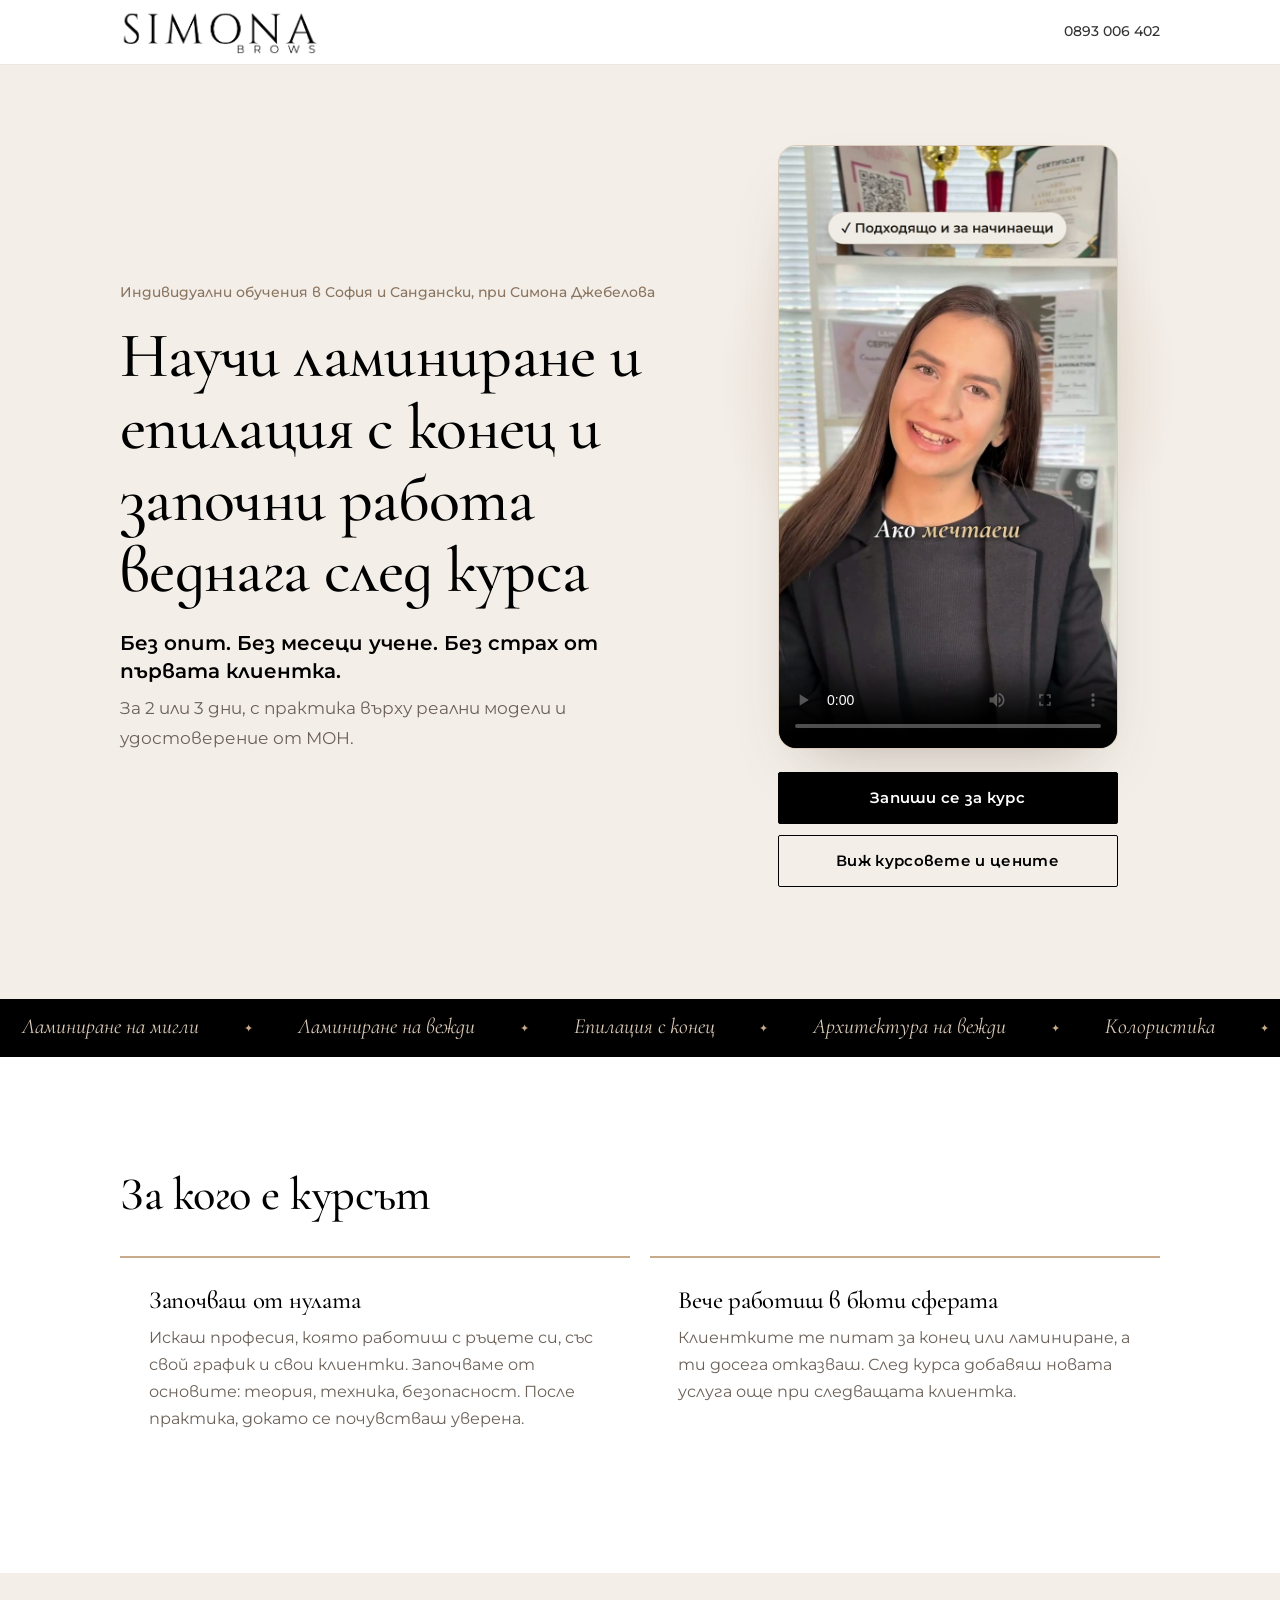
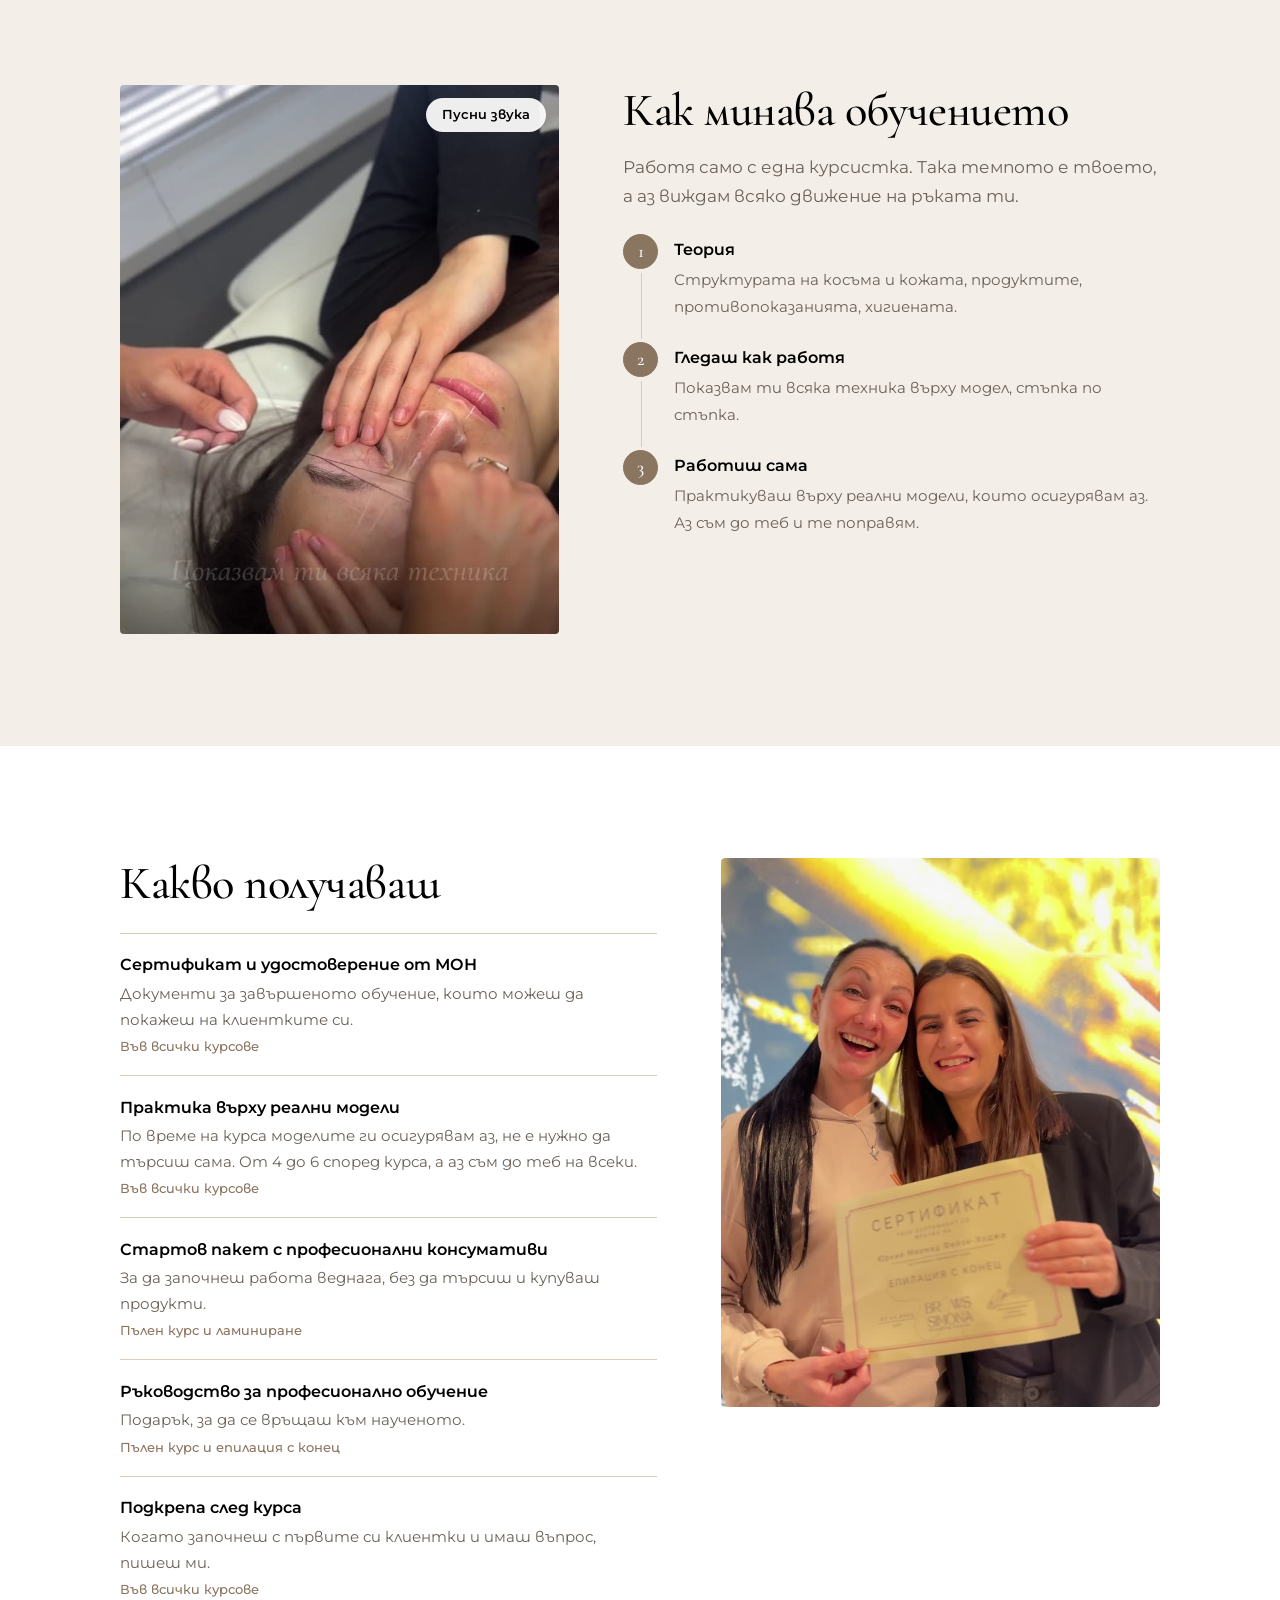
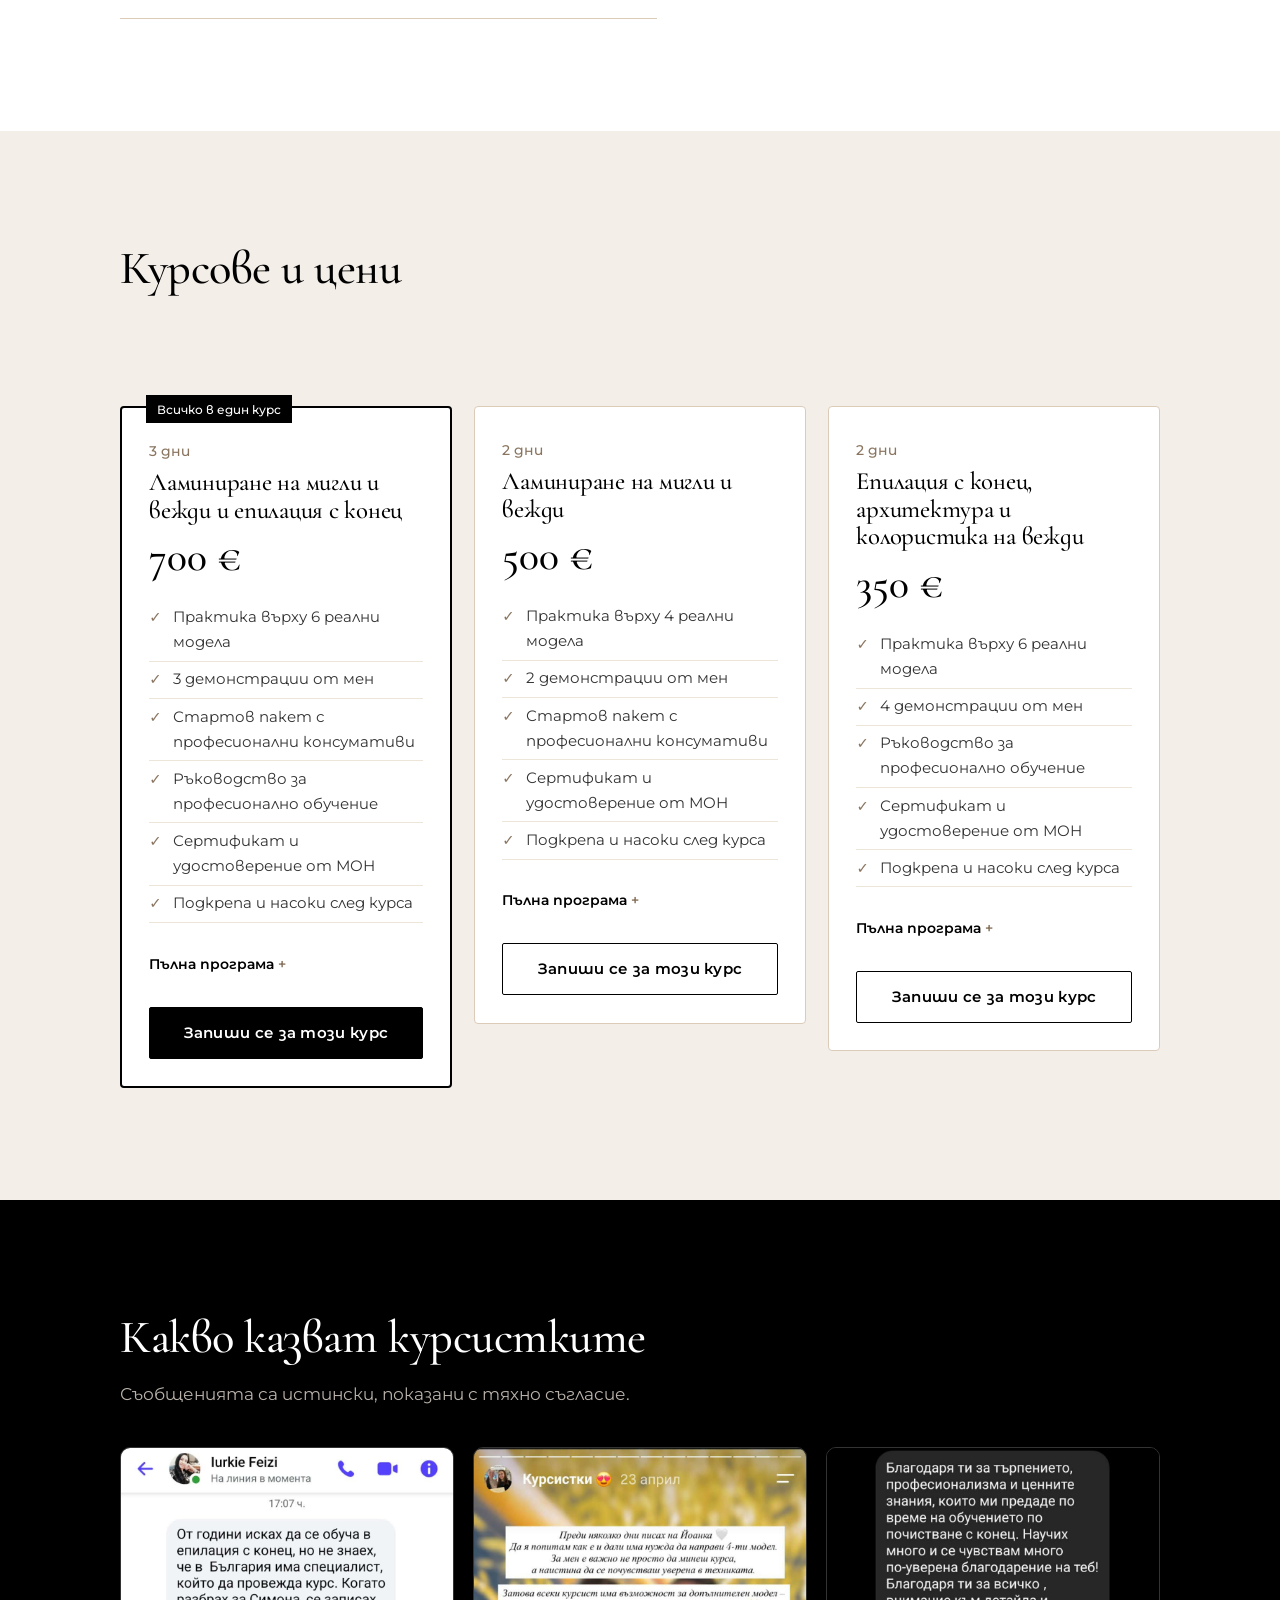
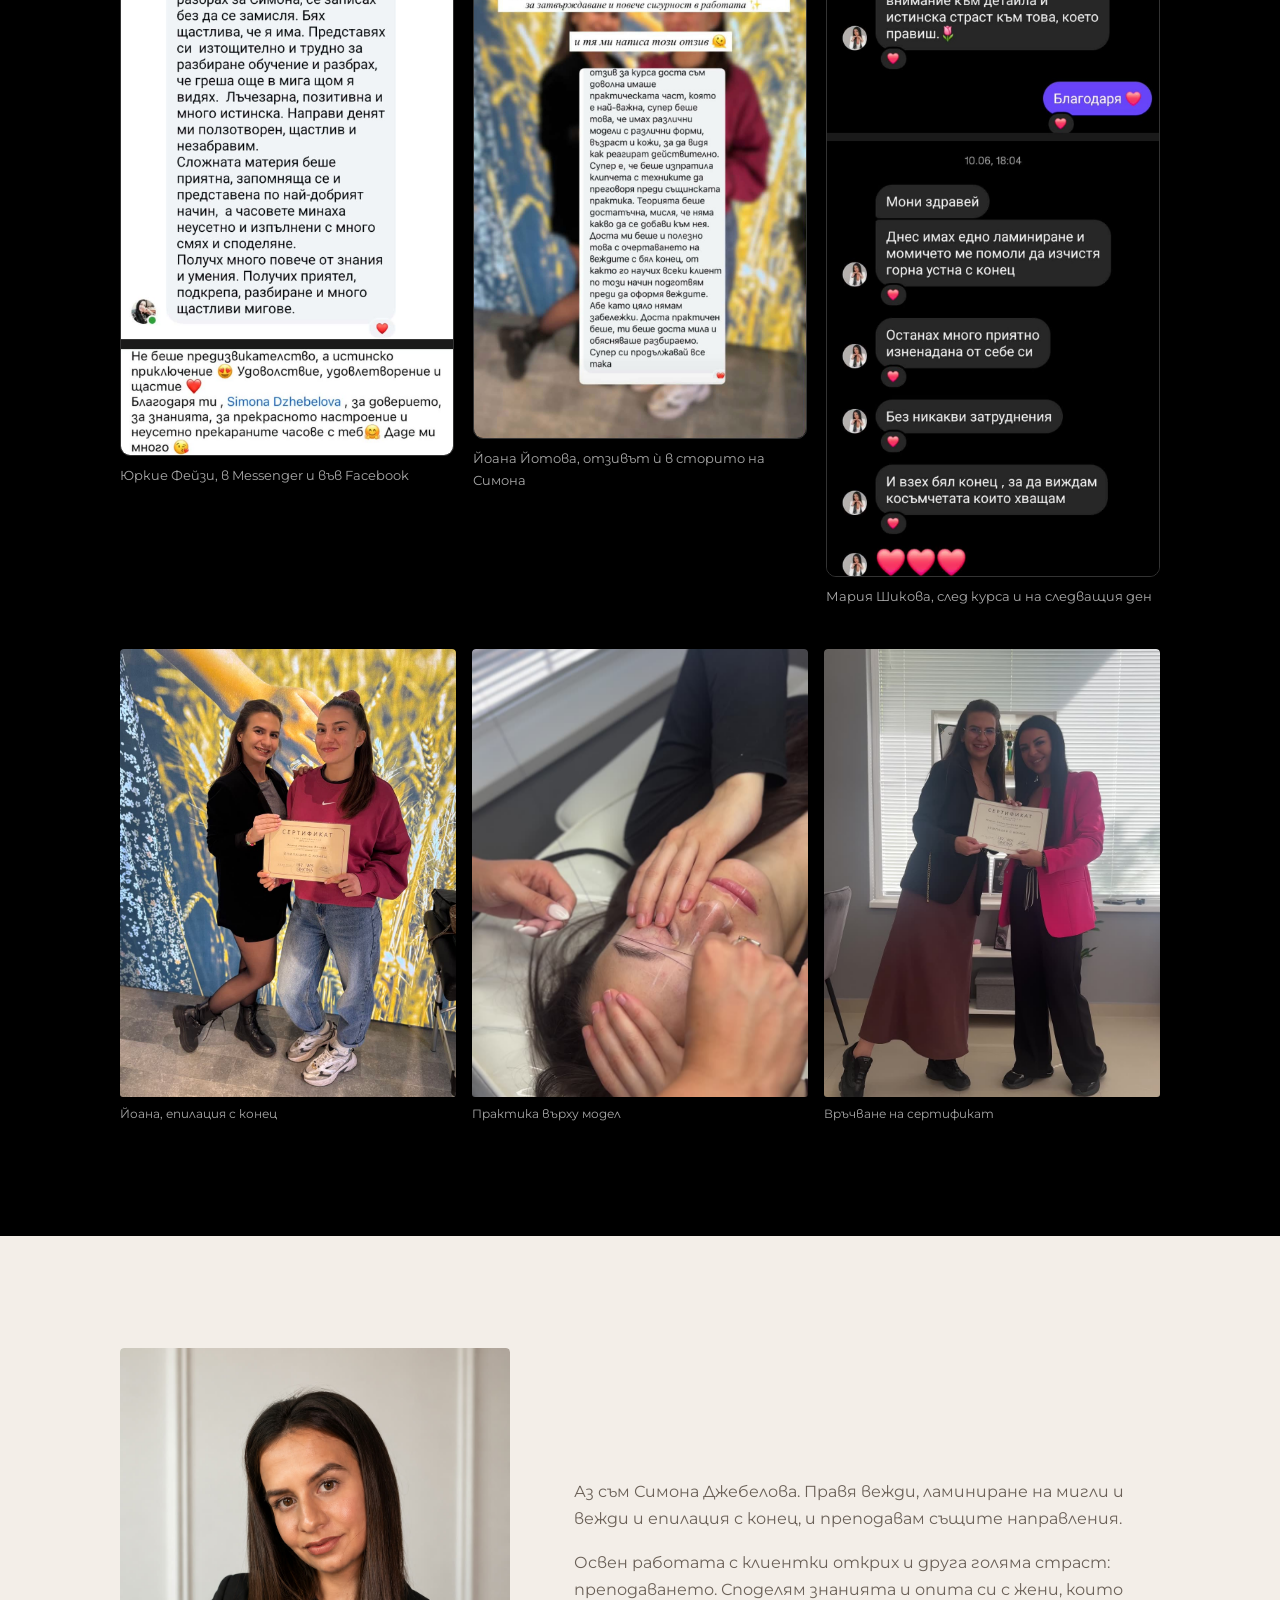
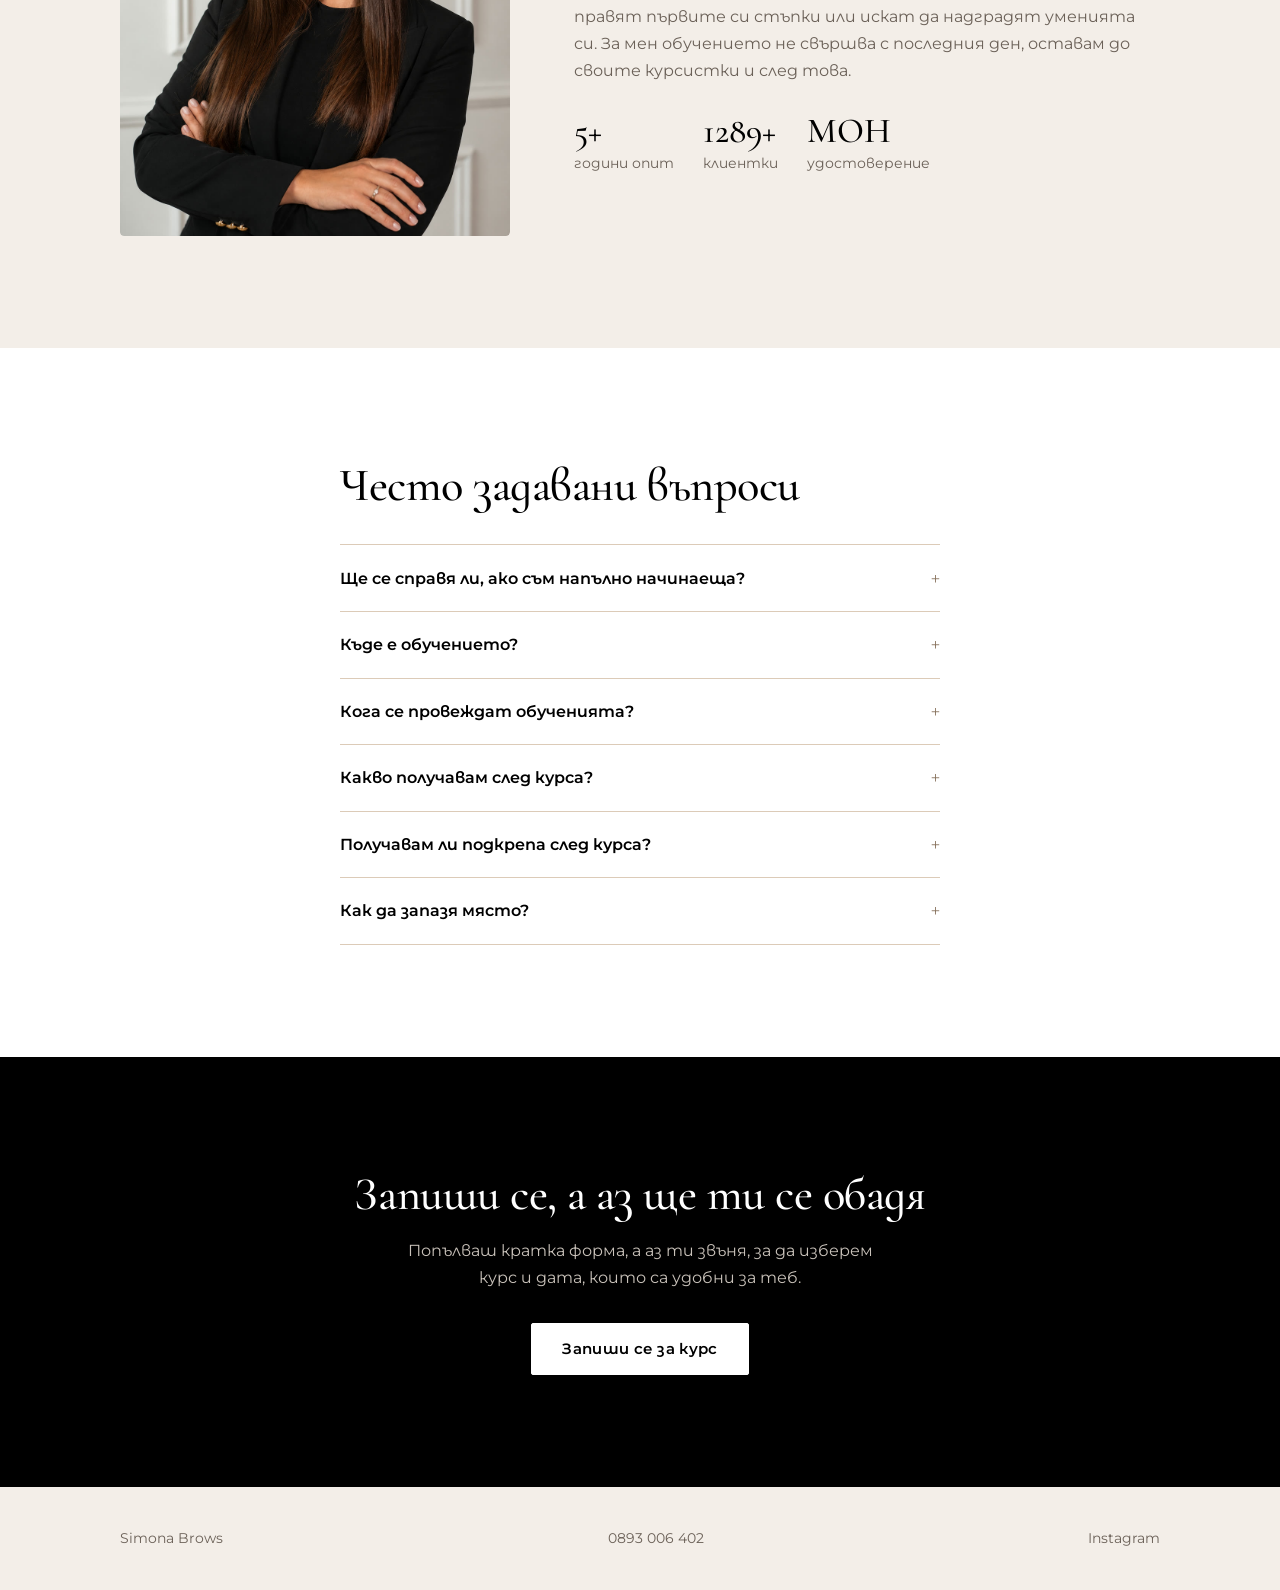
==== commit eee939d9: "Нови цени: пълен курс 700 €, ламиниране 500 €, конец 350 €; адресът е browssimona.bg Co-Authored-By:" ====
--- a/kurs/index.html
+++ b/kurs/index.html
@@ -8,7 +8,7 @@
   <link rel="preconnect" href="https://fonts.googleapis.com">
   <link rel="preconnect" href="https://fonts.gstatic.com" crossorigin>
   <link href="https://fonts.googleapis.com/css2?family=Cormorant+Garamond:ital,wght@0,400;0,500;1,400&family=Montserrat:wght@400;500;600&display=swap" rel="stylesheet">
-  <link rel="canonical" href="https://simonabrows.netlify.app/">
+  <link rel="canonical" href="https://browssimona.bg/">
   <link rel="stylesheet" href="/kurs/kurs.css">
   <script>document.documentElement.classList.add('js');</script>
 </head>
@@ -151,7 +151,7 @@
           <span class="course__tag">Всичко в един курс</span>
           <p class="course__days">3 дни</p>
           <h3>Ламиниране на мигли и вежди и епилация с конец</h3>
-          <p class="course__price">650 €</p>
+          <p class="course__price">700 €</p>
           <ul class="course__gets">
             <li>Практика върху 6 реални модела</li>
             <li>3 демонстрации от мен</li>
@@ -178,7 +178,7 @@
         <article class="course">
           <p class="course__days">2 дни</p>
           <h3>Ламиниране на мигли и вежди</h3>
-          <p class="course__price">350 €</p>
+          <p class="course__price">500 €</p>
           <ul class="course__gets">
             <li>Практика върху 4 реални модела</li>
             <li>2 демонстрации от мен</li>
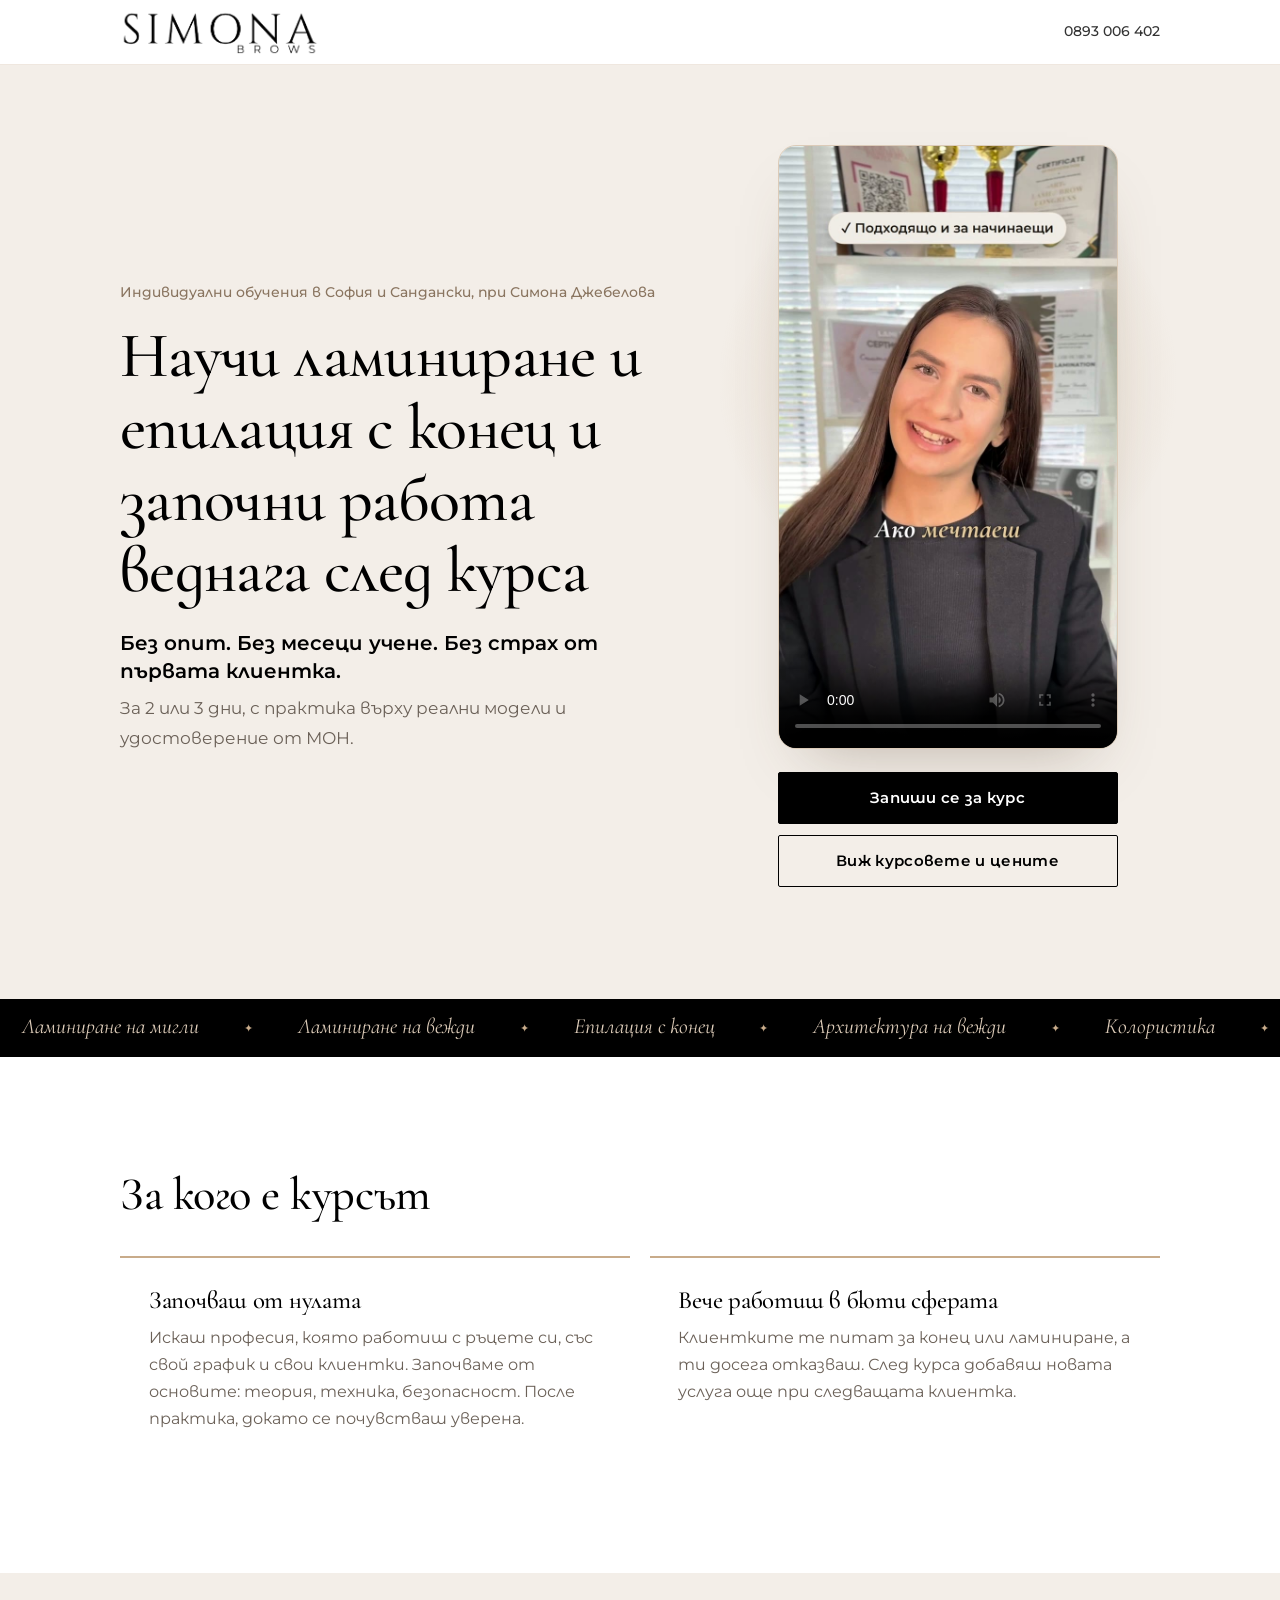
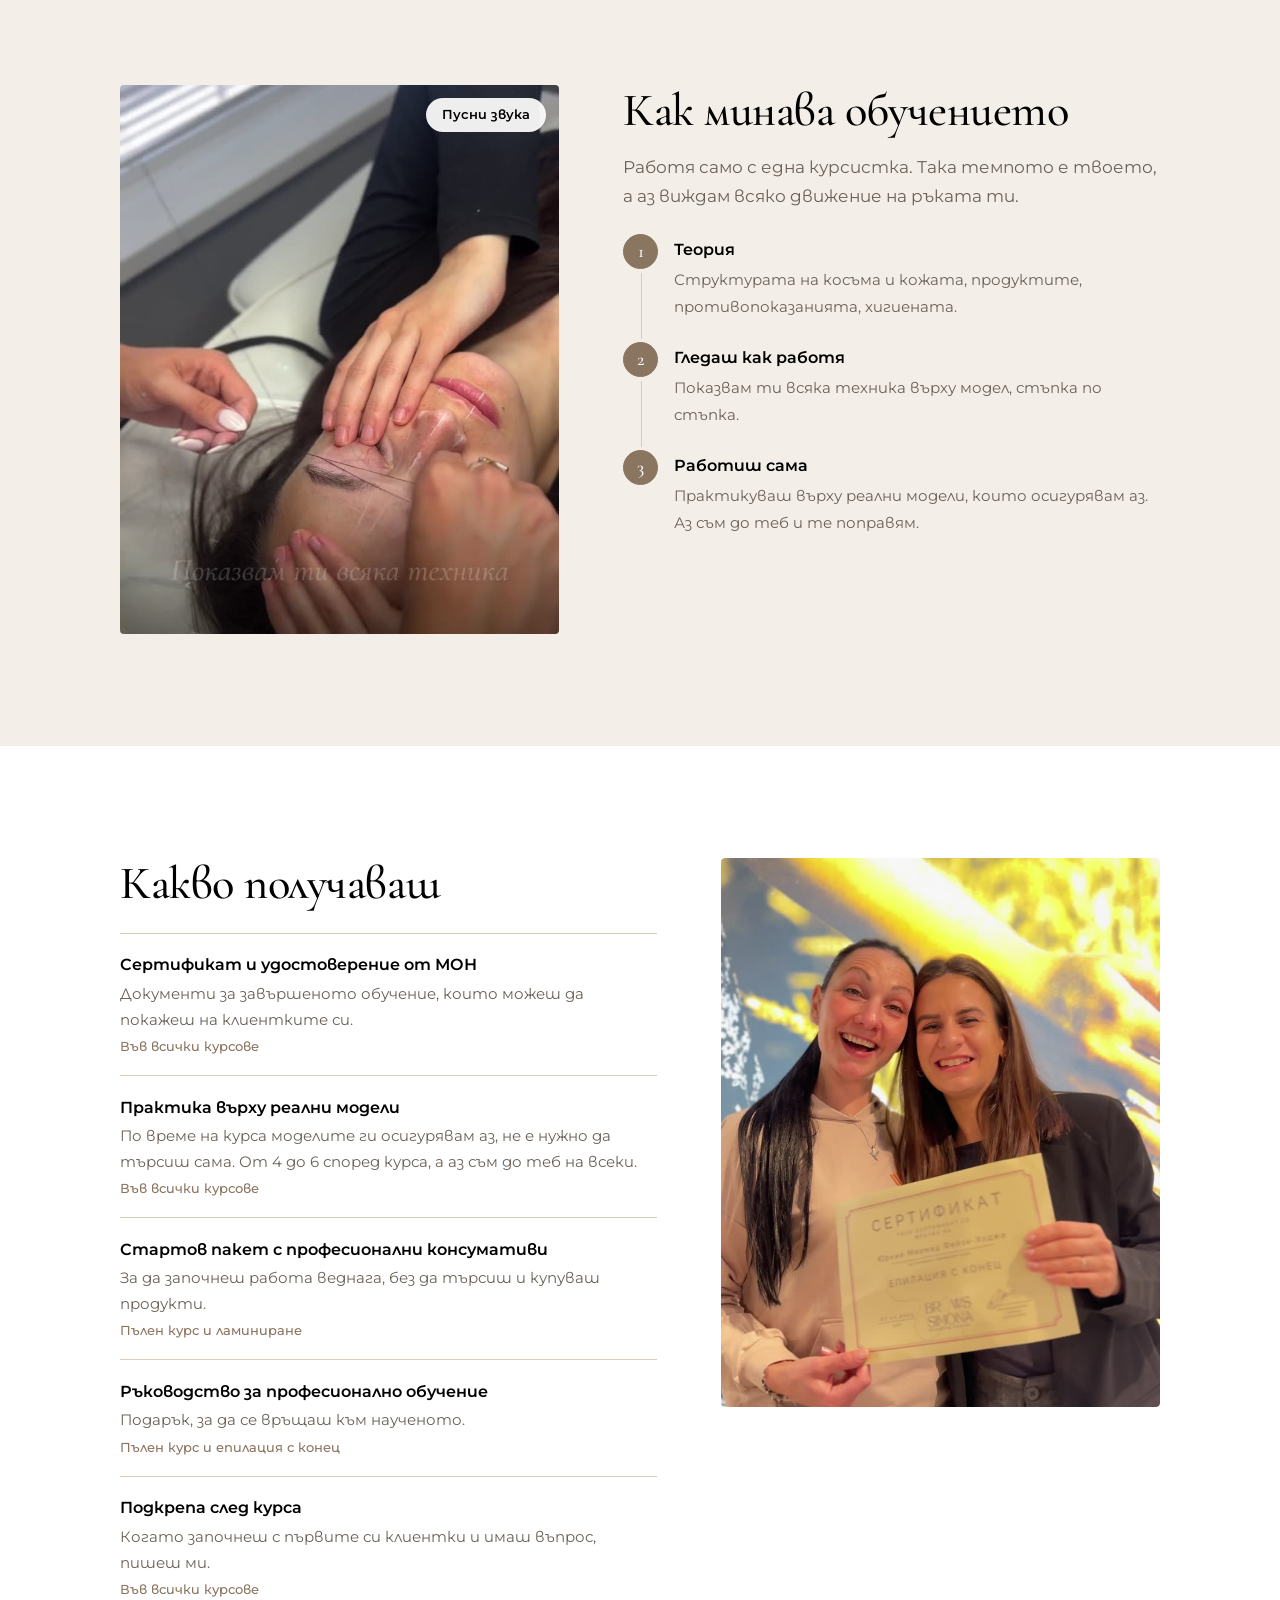
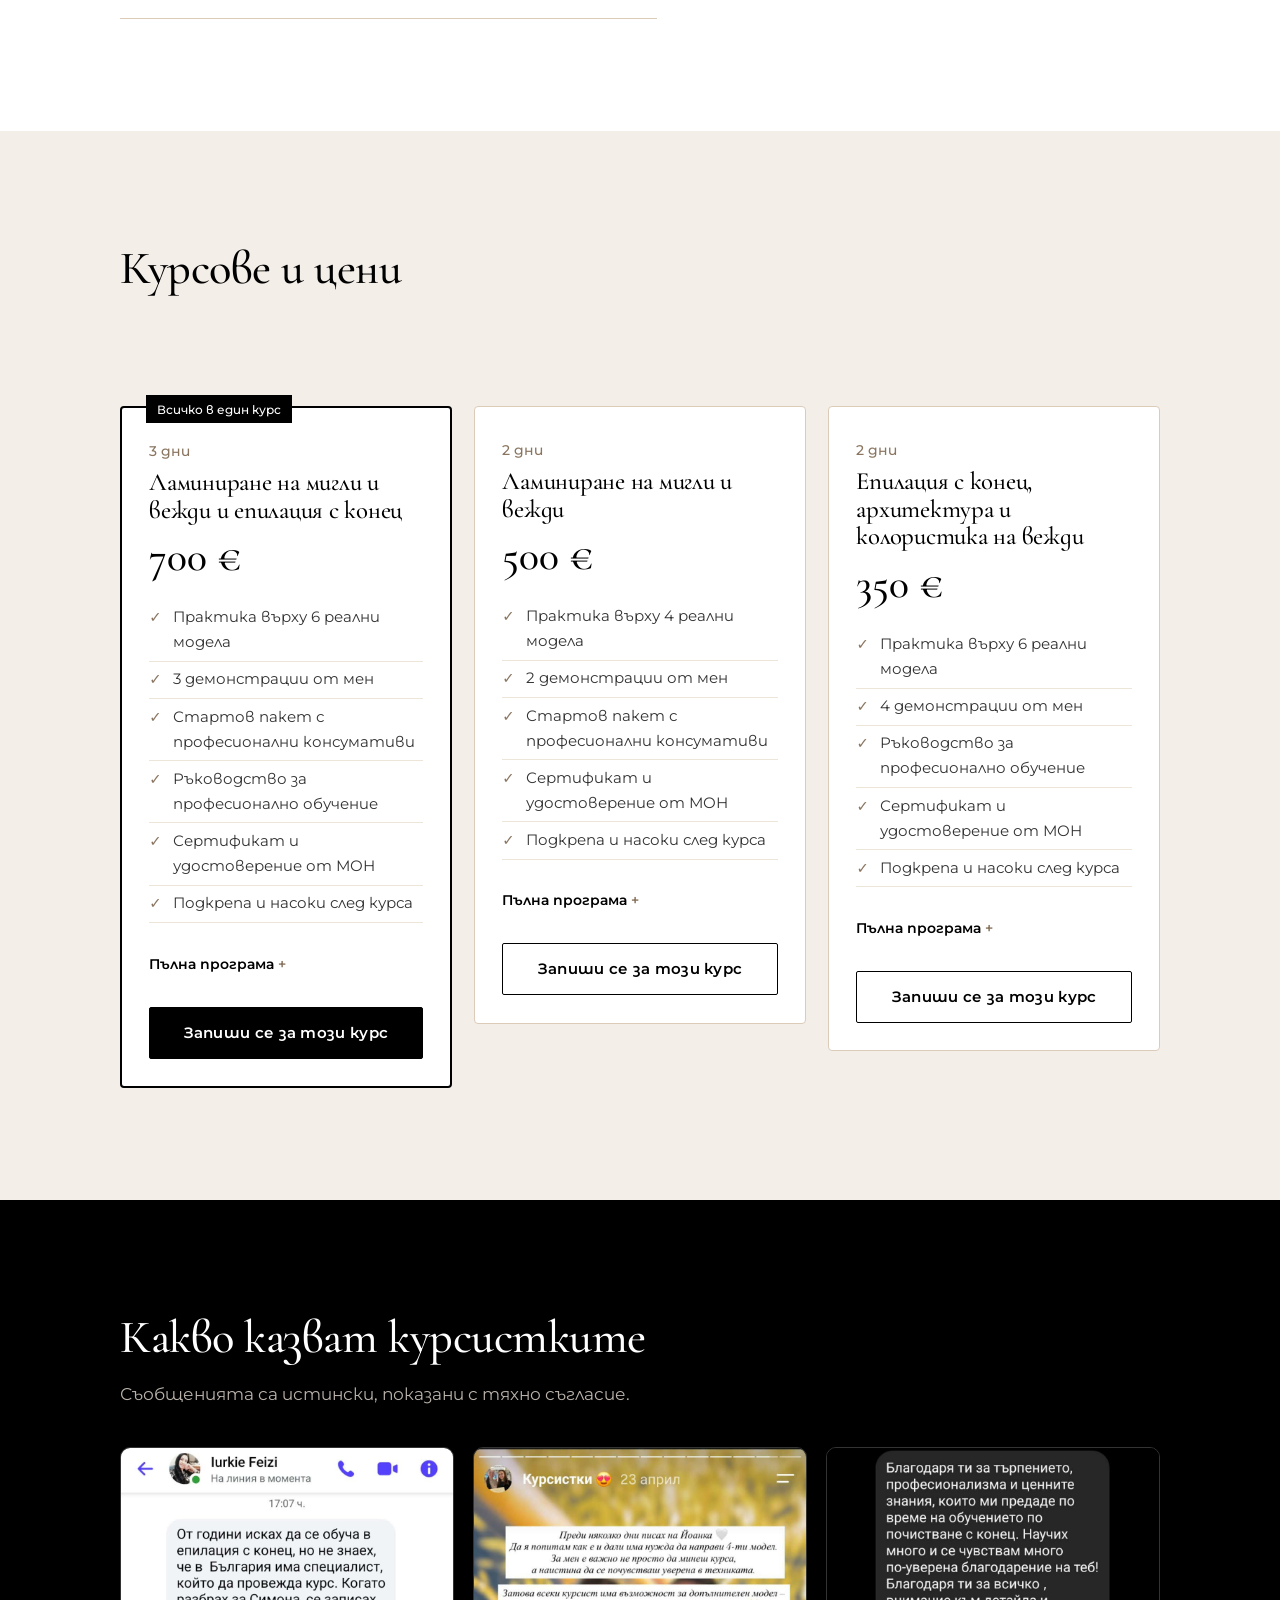
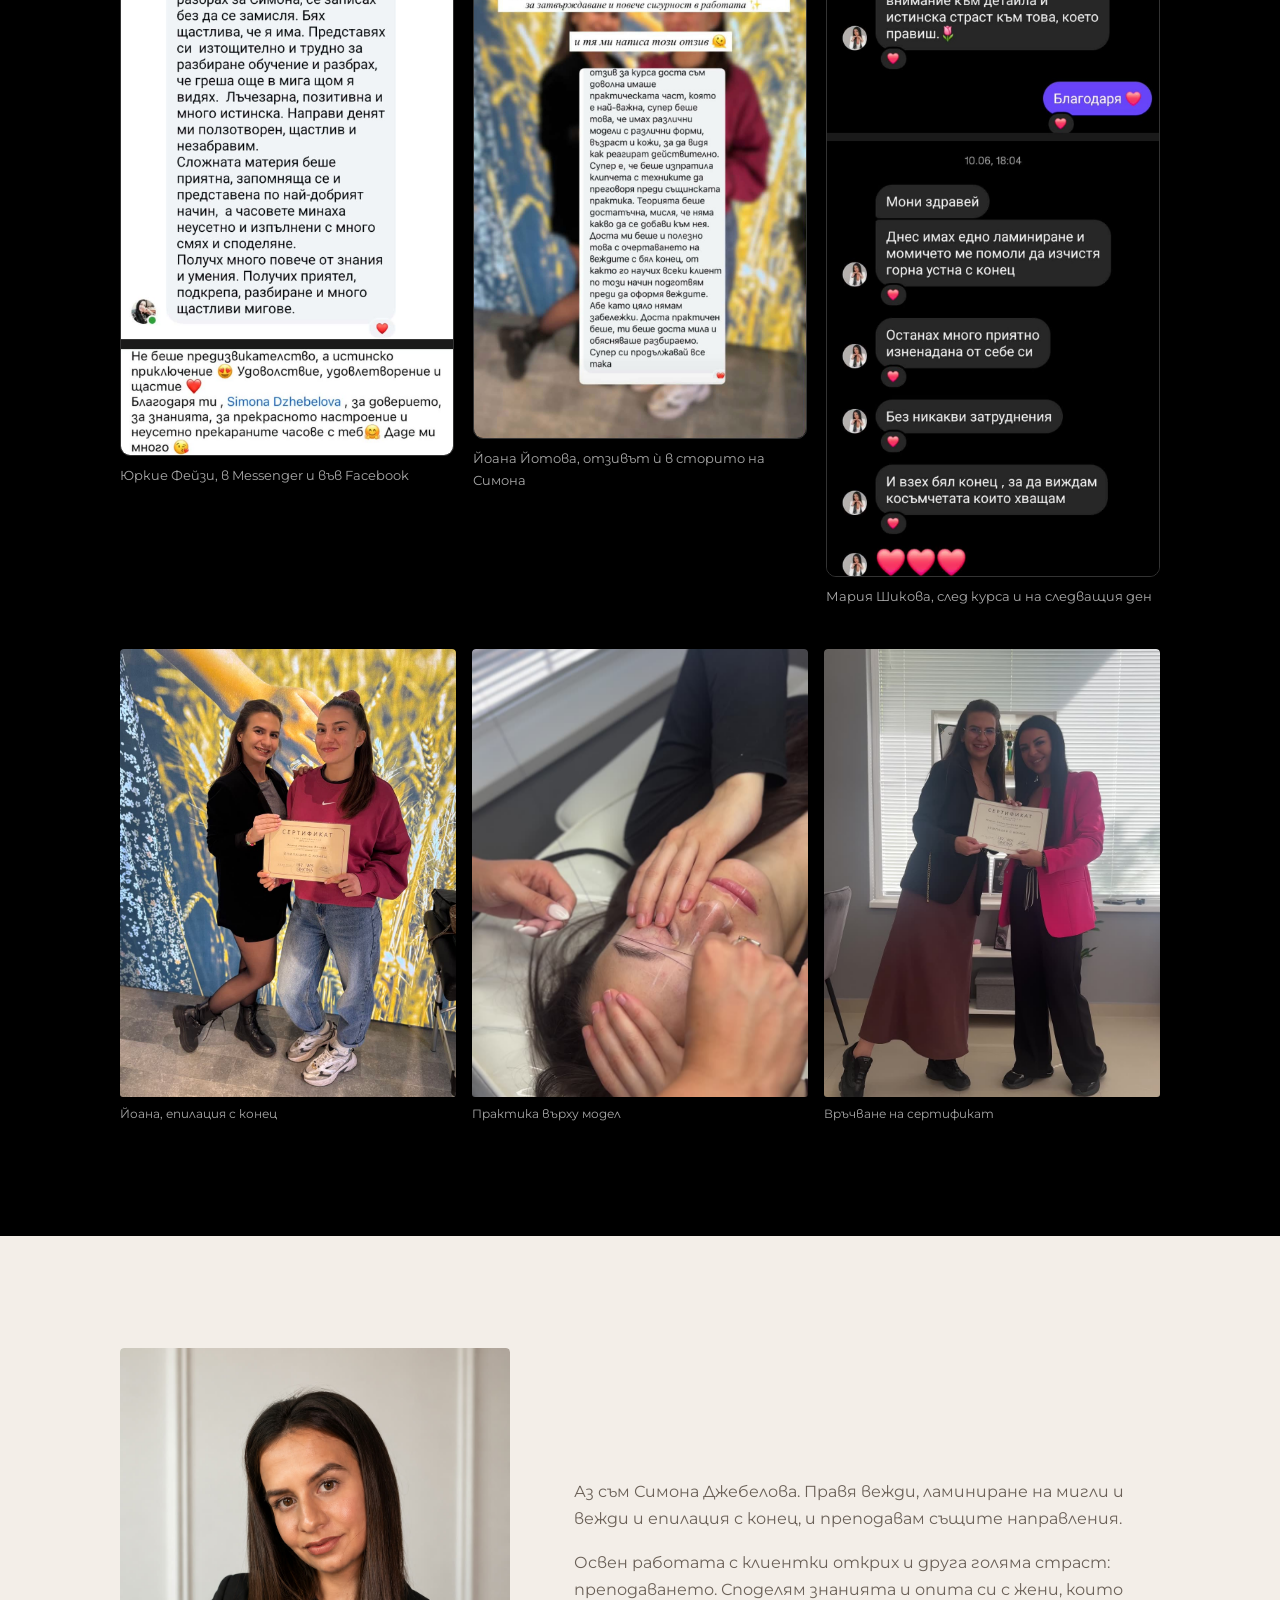
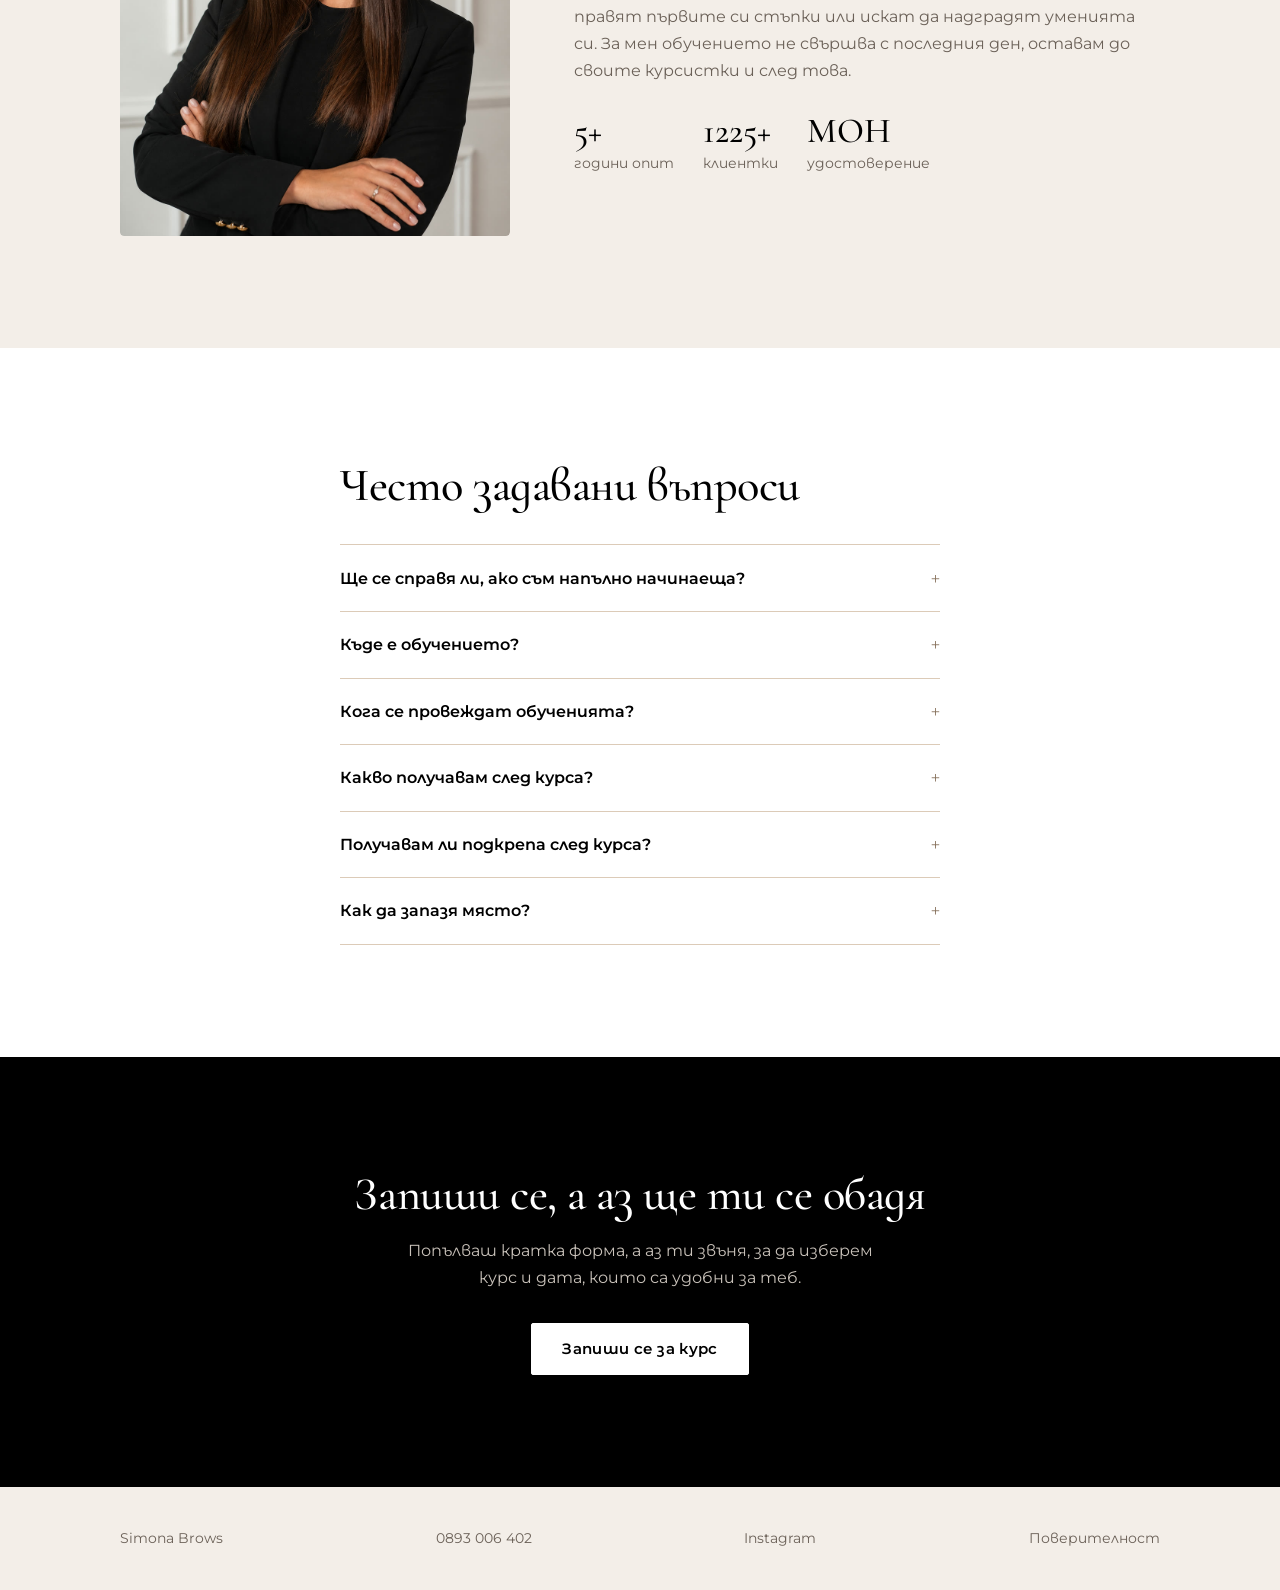
==== commit 55c14d4e: "Политика за поверителност, банер за бисквитки (включва се с пиксела), шрифтовете на самия сайт Co-Au" ====
--- a/kurs/index.html
+++ b/kurs/index.html
@@ -5,12 +5,11 @@
   <meta name="viewport" content="width=device-width, initial-scale=1.0">
   <title>Курсове по ламиниране и епилация с конец | Simona Brows</title>
   <meta name="description" content="Индивидуални курсове по ламиниране на мигли и вежди, епилация с конец, архитектура и колористика на вежди. Практика върху реални модели, сертификат и удостоверение от МОН.">
-  <link rel="preconnect" href="https://fonts.googleapis.com">
-  <link rel="preconnect" href="https://fonts.gstatic.com" crossorigin>
-  <link href="https://fonts.googleapis.com/css2?family=Cormorant+Garamond:ital,wght@0,400;0,500;1,400&family=Montserrat:wght@400;500;600&display=swap" rel="stylesheet">
+  <link rel="stylesheet" href="/kurs/fonts/fonts.css">
   <link rel="canonical" href="https://browssimona.bg/">
   <link rel="stylesheet" href="/kurs/kurs.css">
   <script>document.documentElement.classList.add('js');</script>
+  <script src="/kurs/consent.js" defer></script>
 </head>
 <body>
 
@@ -358,6 +357,8 @@
     <span>Simona Brows</span>
     <a href="tel:+359893006402">0893 006 402</a>
     <a href="https://www.instagram.com/brows.simona/" target="_blank" rel="noopener">Instagram</a>
+    <a href="/poveritelnost/">Поверителност</a>
+    <button type="button" class="link-btn" data-cookie-settings hidden>Бисквитки</button>
   </div>
 </footer>
 
--- a/kurs/fonts/fonts.css
+++ b/kurs/fonts/fonts.css
@@ -0,0 +1,98 @@
+/* Шрифтовете са на самия сайт, не от Google Fonts: така IP адресът на
+   посетителката не стига до Google без съгласие (виж /poveritelnost/). */
+@font-face {
+  font-family: 'Cormorant Garamond';
+  font-style: italic;
+  font-weight: 400;
+  font-display: swap;
+  src: url(/kurs/fonts/cormorant-e669a113.woff2) format('woff2');
+  unicode-range: U+0301, U+0400-045F, U+0490-0491, U+04B0-04B1, U+2116;
+}
+@font-face {
+  font-family: 'Cormorant Garamond';
+  font-style: italic;
+  font-weight: 400;
+  font-display: swap;
+  src: url(/kurs/fonts/cormorant-9ca58f50.woff2) format('woff2');
+  unicode-range: U+0000-00FF, U+0131, U+0152-0153, U+02BB-02BC, U+02C6, U+02DA, U+02DC, U+0304, U+0308, U+0329, U+2000-206F, U+20AC, U+2122, U+2191, U+2193, U+2212, U+2215, U+FEFF, U+FFFD;
+}
+@font-face {
+  font-family: 'Cormorant Garamond';
+  font-style: normal;
+  font-weight: 400;
+  font-display: swap;
+  src: url(/kurs/fonts/cormorant-4f4a8253.woff2) format('woff2');
+  unicode-range: U+0301, U+0400-045F, U+0490-0491, U+04B0-04B1, U+2116;
+}
+@font-face {
+  font-family: 'Cormorant Garamond';
+  font-style: normal;
+  font-weight: 400;
+  font-display: swap;
+  src: url(/kurs/fonts/cormorant-2fed1d1b.woff2) format('woff2');
+  unicode-range: U+0000-00FF, U+0131, U+0152-0153, U+02BB-02BC, U+02C6, U+02DA, U+02DC, U+0304, U+0308, U+0329, U+2000-206F, U+20AC, U+2122, U+2191, U+2193, U+2212, U+2215, U+FEFF, U+FFFD;
+}
+@font-face {
+  font-family: 'Cormorant Garamond';
+  font-style: normal;
+  font-weight: 500;
+  font-display: swap;
+  src: url(/kurs/fonts/cormorant-4f4a8253.woff2) format('woff2');
+  unicode-range: U+0301, U+0400-045F, U+0490-0491, U+04B0-04B1, U+2116;
+}
+@font-face {
+  font-family: 'Cormorant Garamond';
+  font-style: normal;
+  font-weight: 500;
+  font-display: swap;
+  src: url(/kurs/fonts/cormorant-2fed1d1b.woff2) format('woff2');
+  unicode-range: U+0000-00FF, U+0131, U+0152-0153, U+02BB-02BC, U+02C6, U+02DA, U+02DC, U+0304, U+0308, U+0329, U+2000-206F, U+20AC, U+2122, U+2191, U+2193, U+2212, U+2215, U+FEFF, U+FFFD;
+}
+@font-face {
+  font-family: 'Montserrat';
+  font-style: normal;
+  font-weight: 400;
+  font-display: swap;
+  src: url(/kurs/fonts/montserrat-79ee104c.woff2) format('woff2');
+  unicode-range: U+0301, U+0400-045F, U+0490-0491, U+04B0-04B1, U+2116;
+}
+@font-face {
+  font-family: 'Montserrat';
+  font-style: normal;
+  font-weight: 400;
+  font-display: swap;
+  src: url(/kurs/fonts/montserrat-e56e84e5.woff2) format('woff2');
+  unicode-range: U+0000-00FF, U+0131, U+0152-0153, U+02BB-02BC, U+02C6, U+02DA, U+02DC, U+0304, U+0308, U+0329, U+2000-206F, U+20AC, U+2122, U+2191, U+2193, U+2212, U+2215, U+FEFF, U+FFFD;
+}
+@font-face {
+  font-family: 'Montserrat';
+  font-style: normal;
+  font-weight: 500;
+  font-display: swap;
+  src: url(/kurs/fonts/montserrat-79ee104c.woff2) format('woff2');
+  unicode-range: U+0301, U+0400-045F, U+0490-0491, U+04B0-04B1, U+2116;
+}
+@font-face {
+  font-family: 'Montserrat';
+  font-style: normal;
+  font-weight: 500;
+  font-display: swap;
+  src: url(/kurs/fonts/montserrat-e56e84e5.woff2) format('woff2');
+  unicode-range: U+0000-00FF, U+0131, U+0152-0153, U+02BB-02BC, U+02C6, U+02DA, U+02DC, U+0304, U+0308, U+0329, U+2000-206F, U+20AC, U+2122, U+2191, U+2193, U+2212, U+2215, U+FEFF, U+FFFD;
+}
+@font-face {
+  font-family: 'Montserrat';
+  font-style: normal;
+  font-weight: 600;
+  font-display: swap;
+  src: url(/kurs/fonts/montserrat-79ee104c.woff2) format('woff2');
+  unicode-range: U+0301, U+0400-045F, U+0490-0491, U+04B0-04B1, U+2116;
+}
+@font-face {
+  font-family: 'Montserrat';
+  font-style: normal;
+  font-weight: 600;
+  font-display: swap;
+  src: url(/kurs/fonts/montserrat-e56e84e5.woff2) format('woff2');
+  unicode-range: U+0000-00FF, U+0131, U+0152-0153, U+02BB-02BC, U+02C6, U+02DA, U+02DC, U+0304, U+0308, U+0329, U+2000-206F, U+20AC, U+2122, U+2191, U+2193, U+2212, U+2215, U+FEFF, U+FFFD;
+}
--- a/kurs/kurs.css
+++ b/kurs/kurs.css
@@ -460,3 +460,41 @@
   .course, .gets__photo img, .about__photo img, .photos img { transition: none; }
   .course.is-in:hover, .gets__photo:hover img, .about__photo:hover img, .photos figure:hover img { transform: none; }
 }
+
+/* ══ Бисквитки и поверителност ══════════════════════════════════════════ */
+
+/* Банерът: отдолу, в цветовете на сайта. Двата бутона са еднакво видими —
+   законът не позволява отказът да е по-труден от приемането. */
+.consent {
+  position: fixed; z-index: 40; left: 50%; bottom: 1rem;
+  width: min(calc(100% - 2rem), 620px);
+  transform: translate(-50%, 140%); transition: transform .45s var(--ease);
+  background: var(--white); border: 1px solid var(--gold); border-radius: 6px;
+  box-shadow: 0 24px 60px -24px rgba(60,45,30,.45);
+  padding: 1.2rem 1.3rem;
+}
+.consent.is-on { transform: translate(-50%, 0); }
+.consent__text { font-size: .9rem; color: var(--ink); line-height: 1.55; }
+.consent__text a { color: var(--bronze); text-underline-offset: 3px; }
+.consent__btns { display: flex; gap: .6rem; margin-top: 1rem; }
+.consent__btns .btn { flex: 1; min-height: 46px; padding: .6rem 1rem; font-size: .88rem; }
+@media (prefers-reduced-motion: reduce) { .consent { transition: none; } }
+
+.link-btn {
+  background: none; border: 0; padding: 0; cursor: pointer;
+  font: inherit; color: inherit; text-decoration: underline; text-underline-offset: 4px;
+}
+.foot .link-btn { text-decoration: none; }
+.foot .link-btn:hover { text-decoration: underline; }
+
+/* Политиката */
+.legal { background: var(--white); }
+.legal h1 { font-size: clamp(2rem, 5vw, 2.8rem); margin-bottom: .6rem; }
+.legal h2 { font-size: clamp(1.45rem, 3.4vw, 1.8rem); margin: 2.4rem 0 .7rem; }
+.legal p, .legal li { color: var(--ink); }
+.legal p + p { margin-top: .8rem; }
+.legal ul { margin: .6rem 0 0 1.2rem; }
+.legal li { margin-bottom: .45rem; }
+.legal a { color: var(--bronze); text-underline-offset: 3px; }
+.legal code { font-size: .85em; background: var(--cream); padding: .05rem .35rem; border-radius: 3px; }
+.foot--slim { padding: 1.6rem 0; }
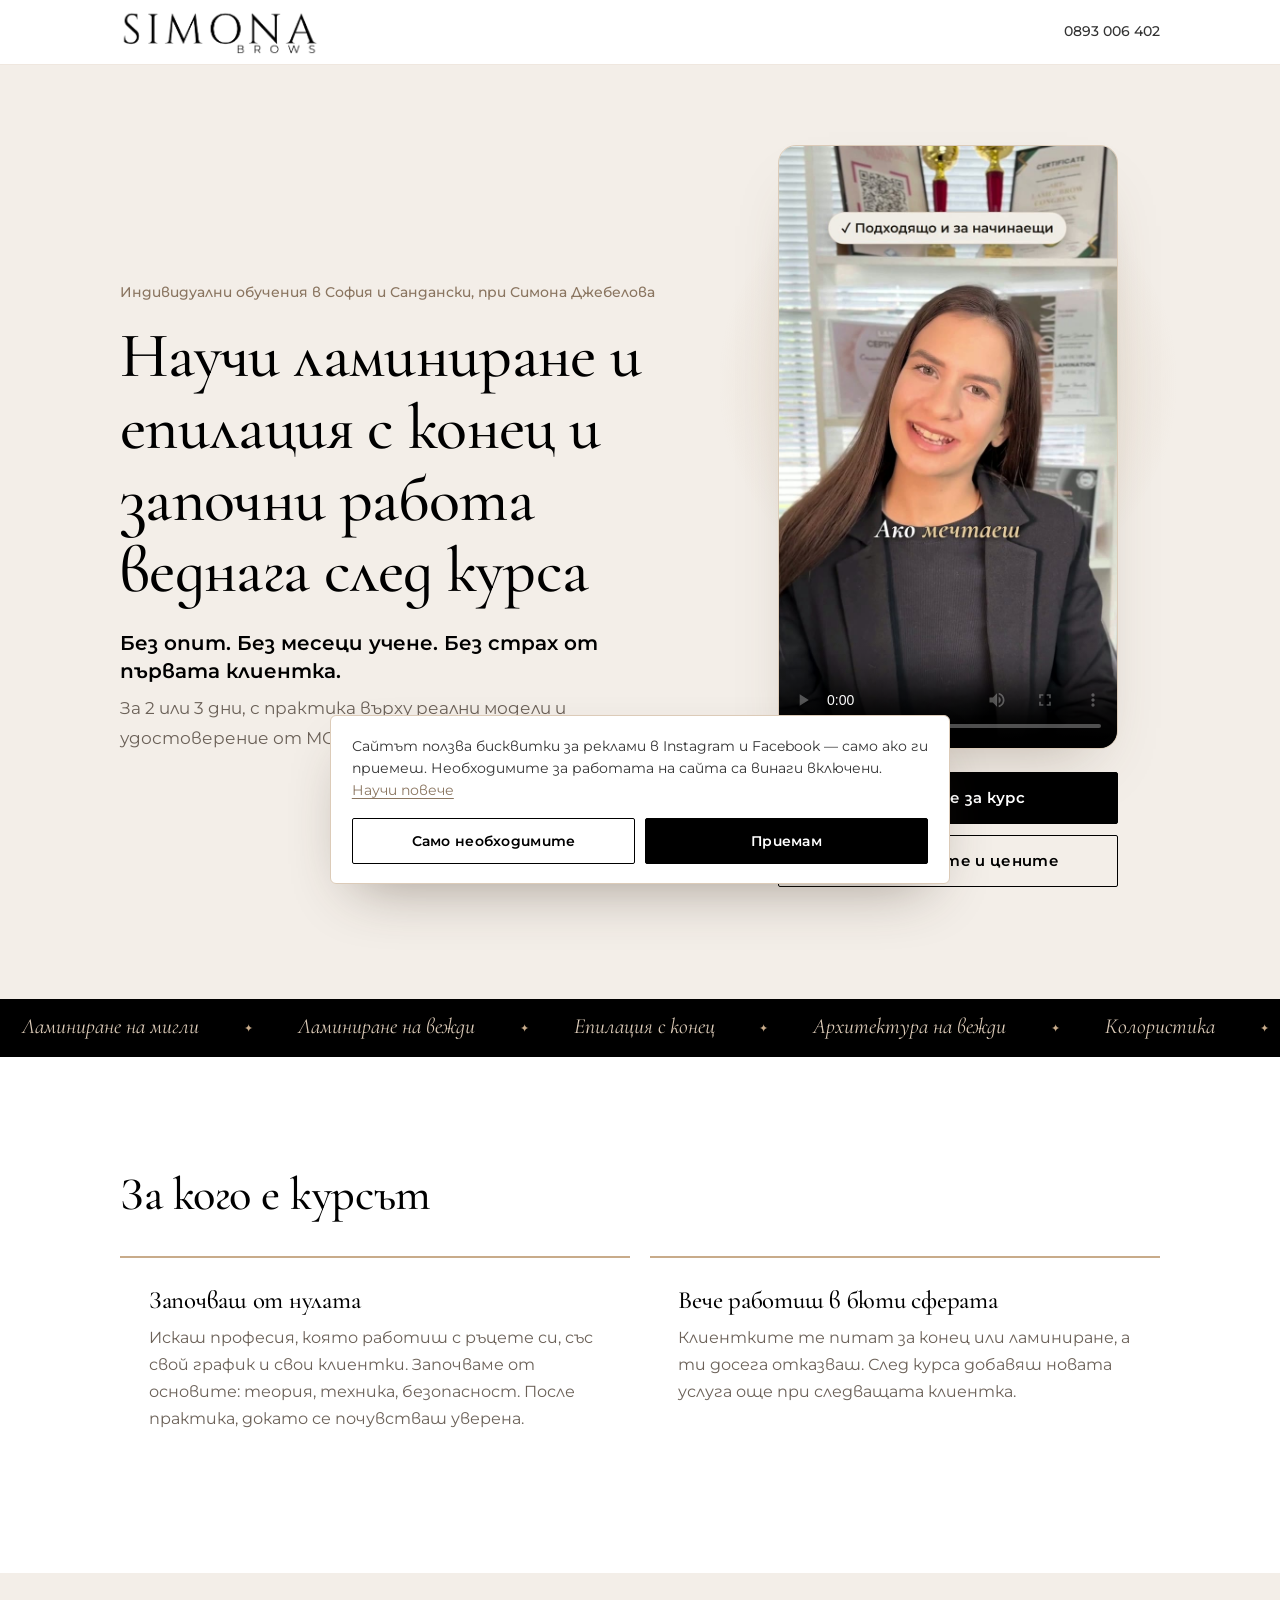
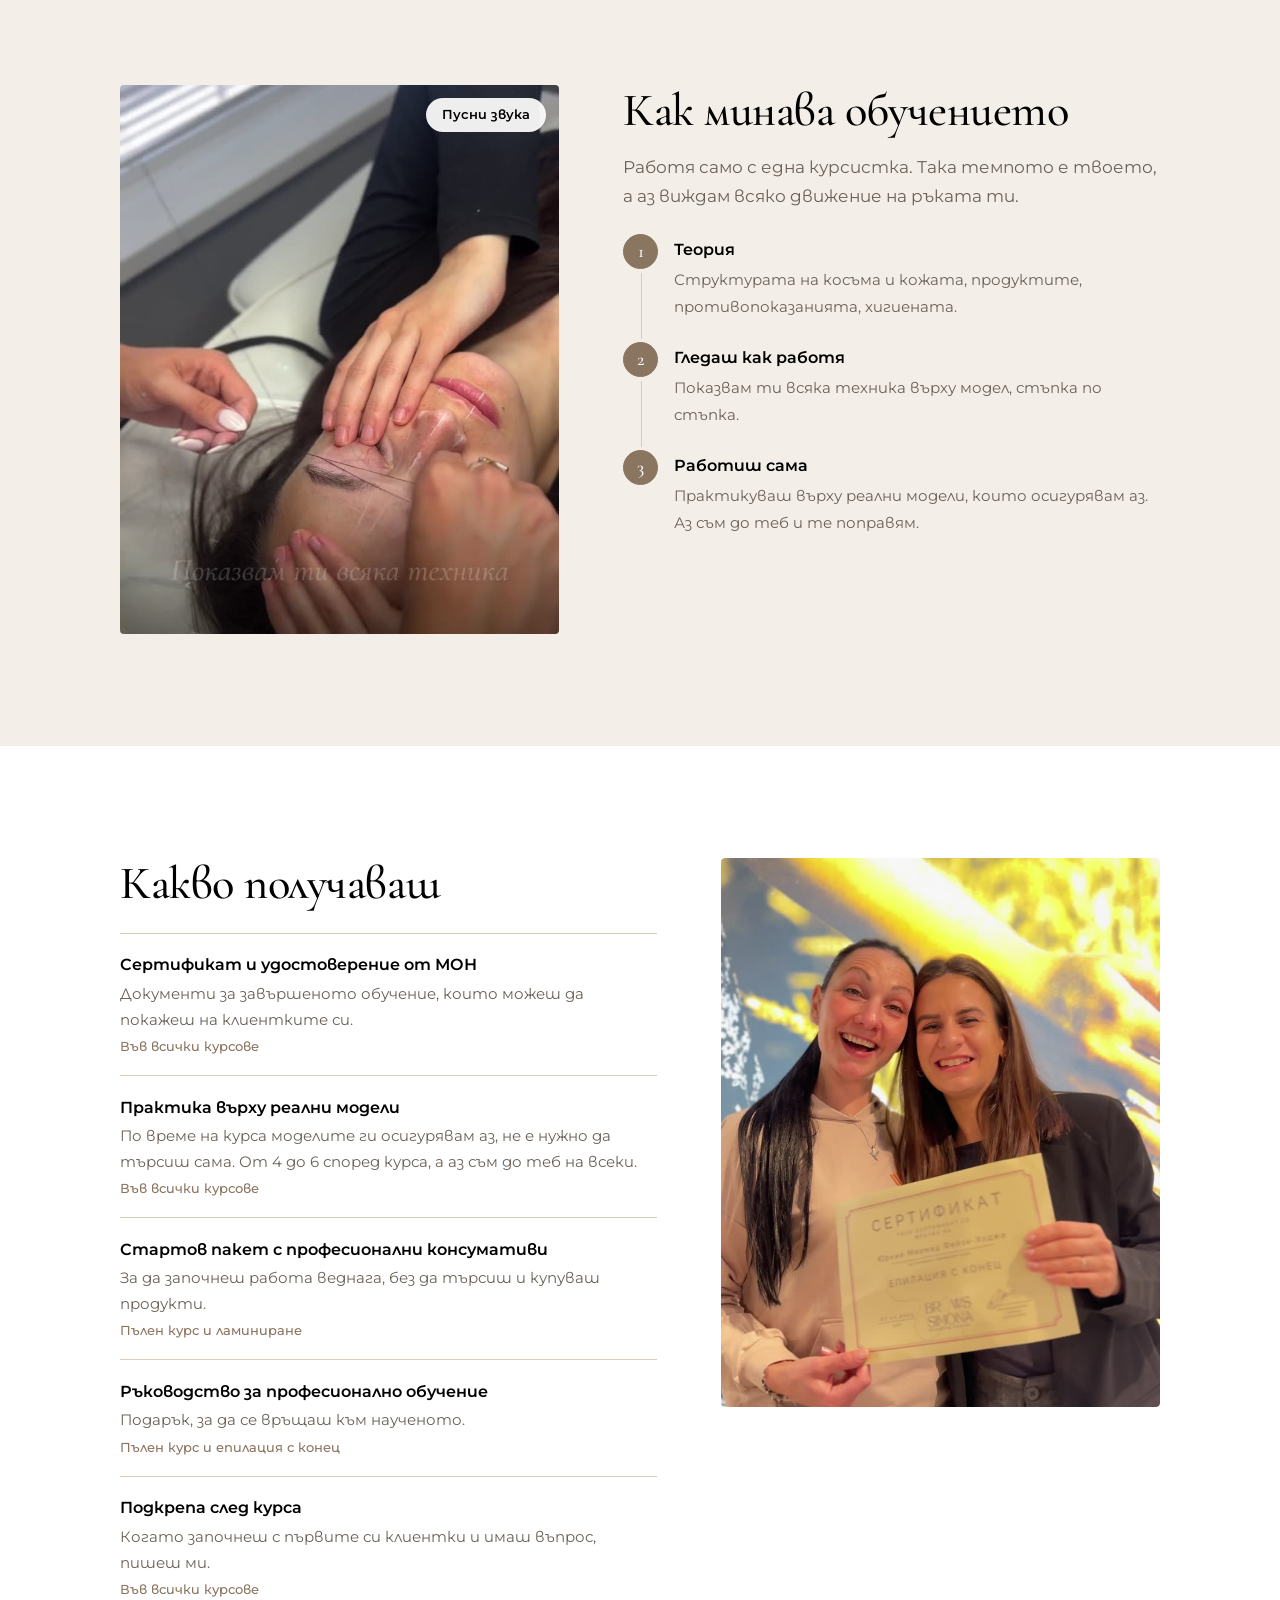
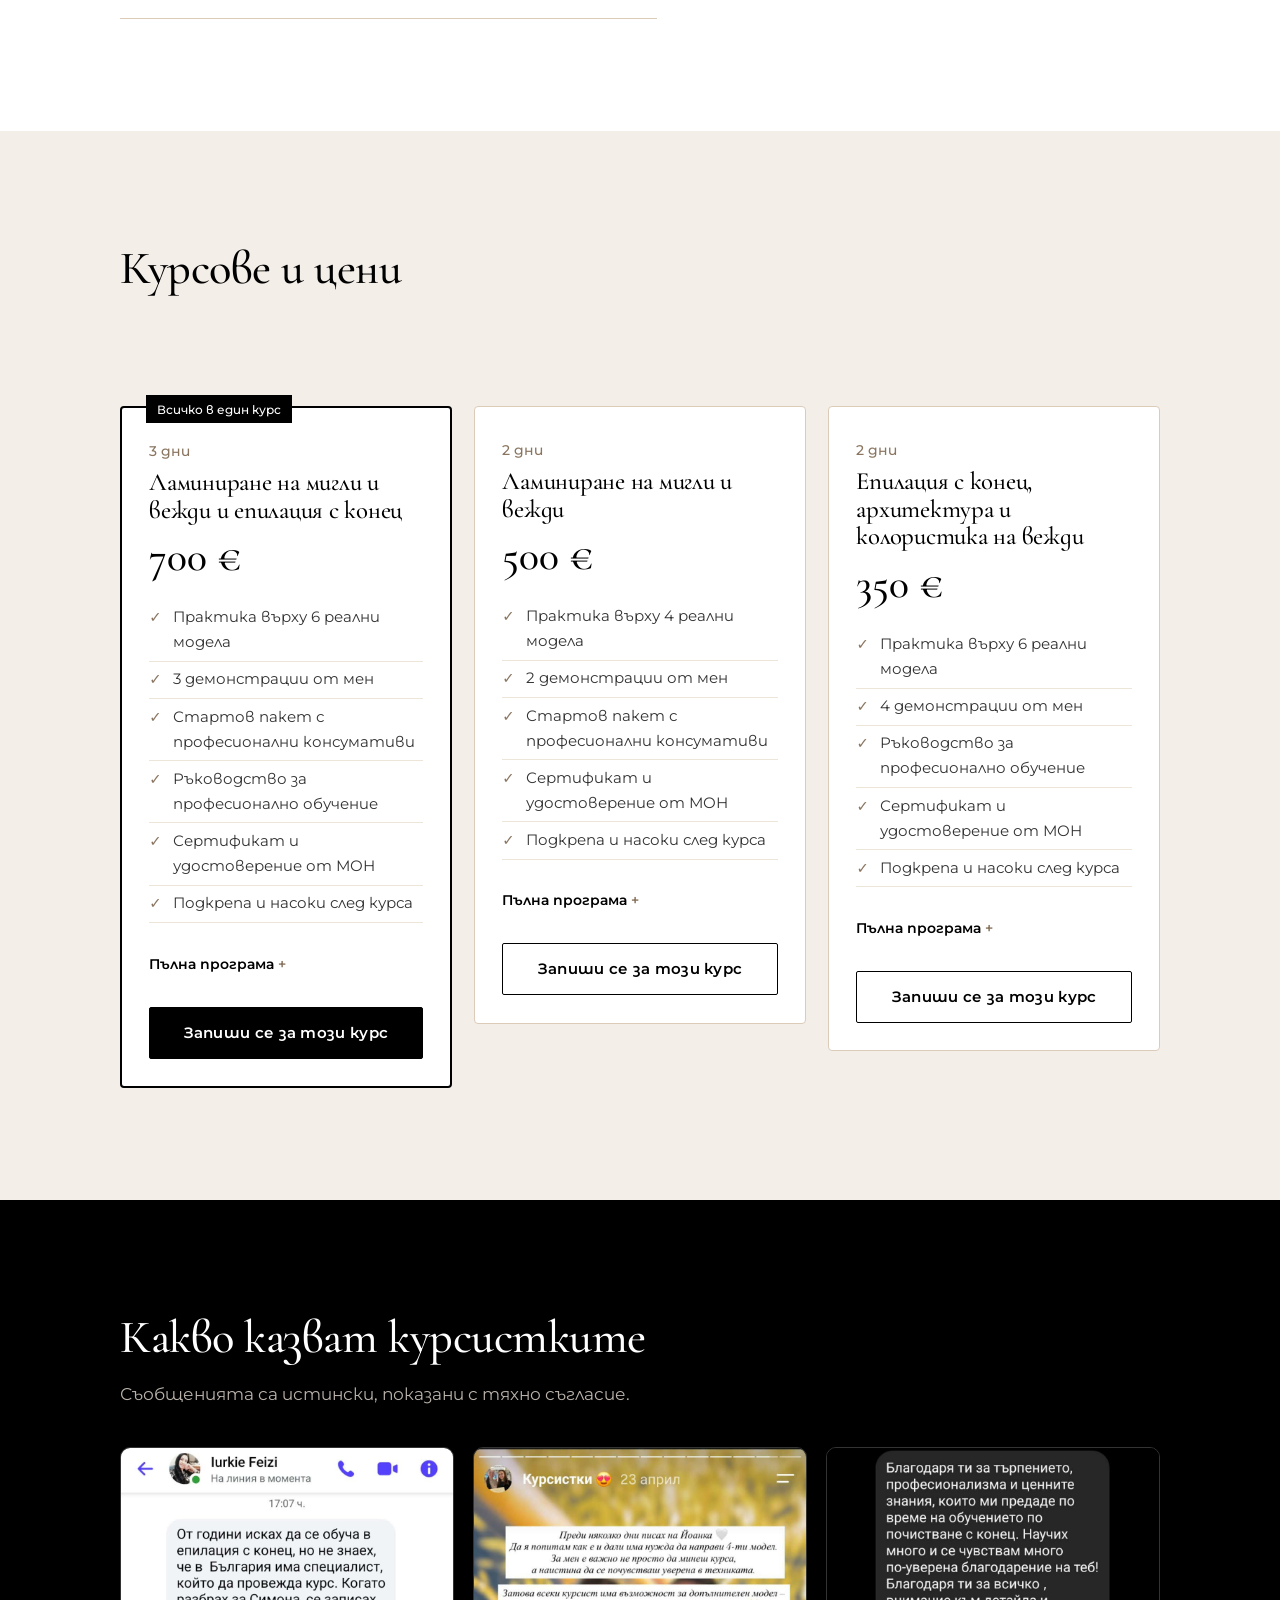
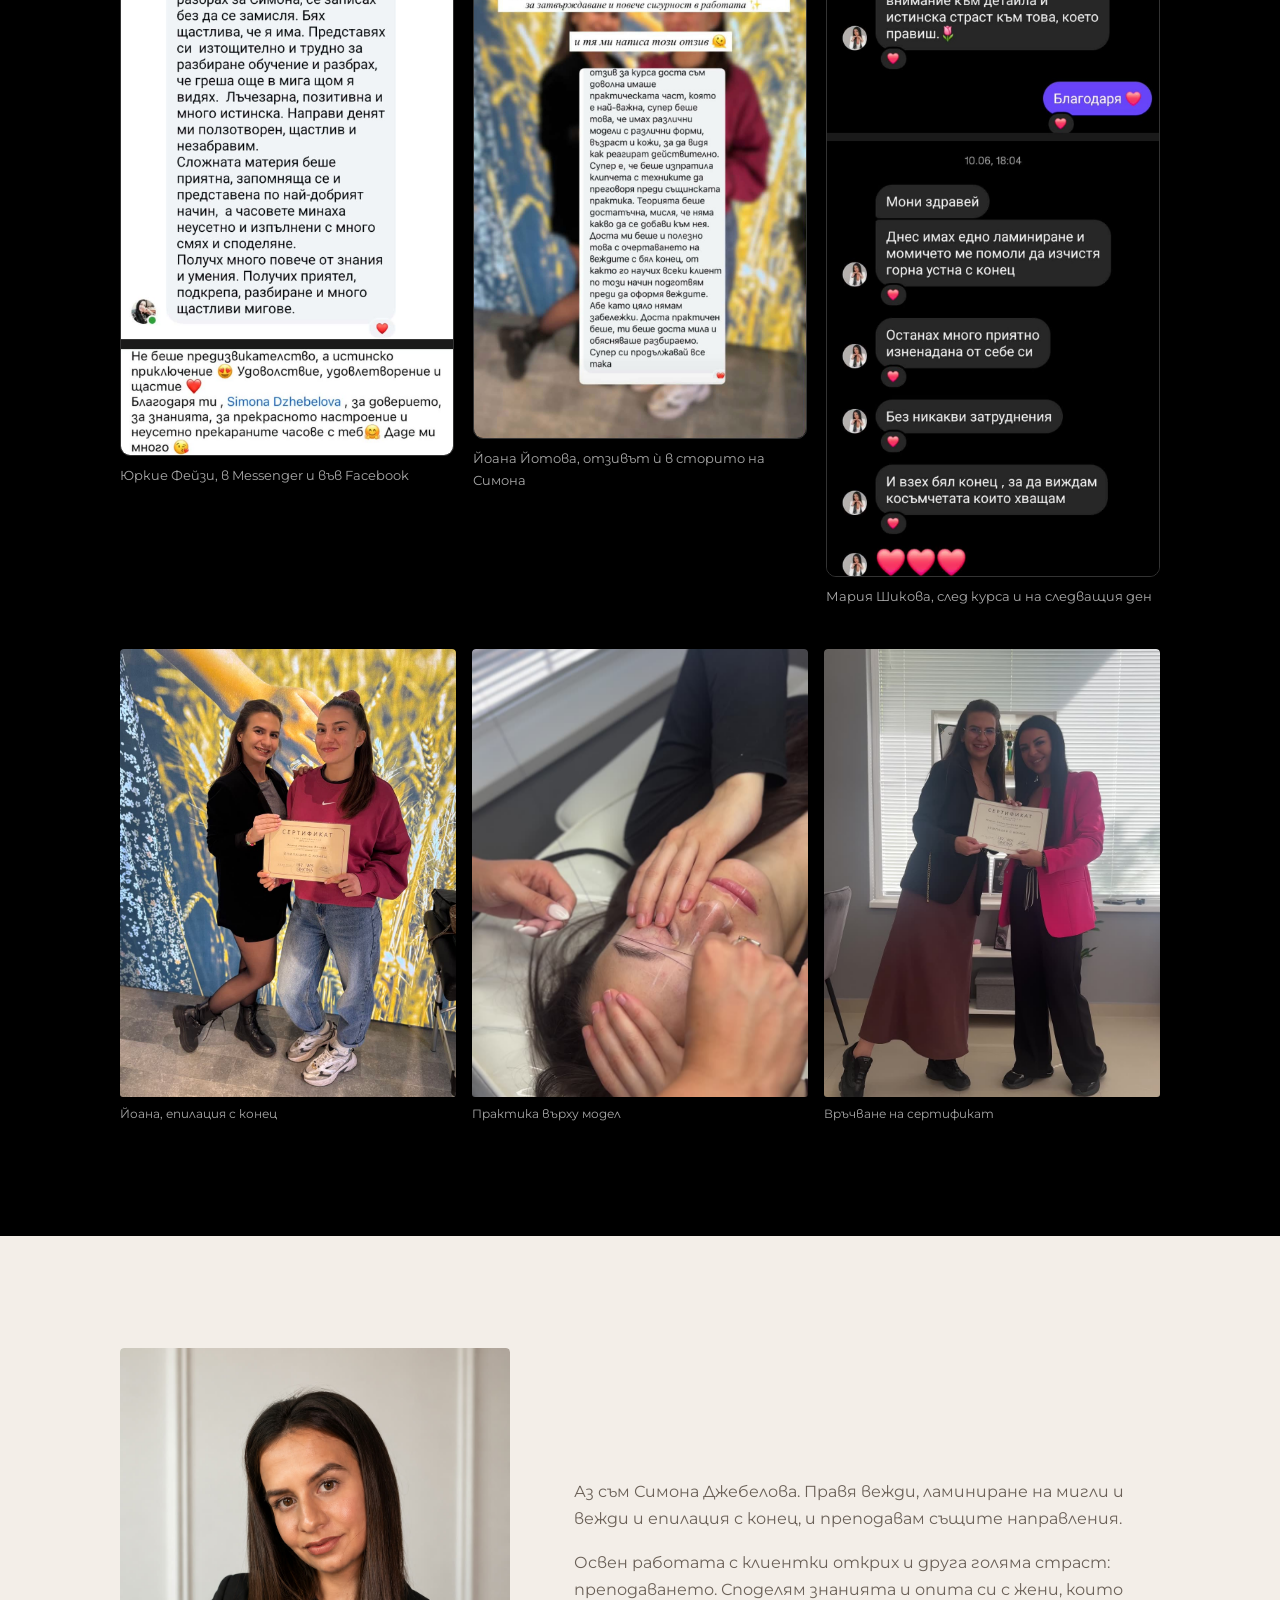
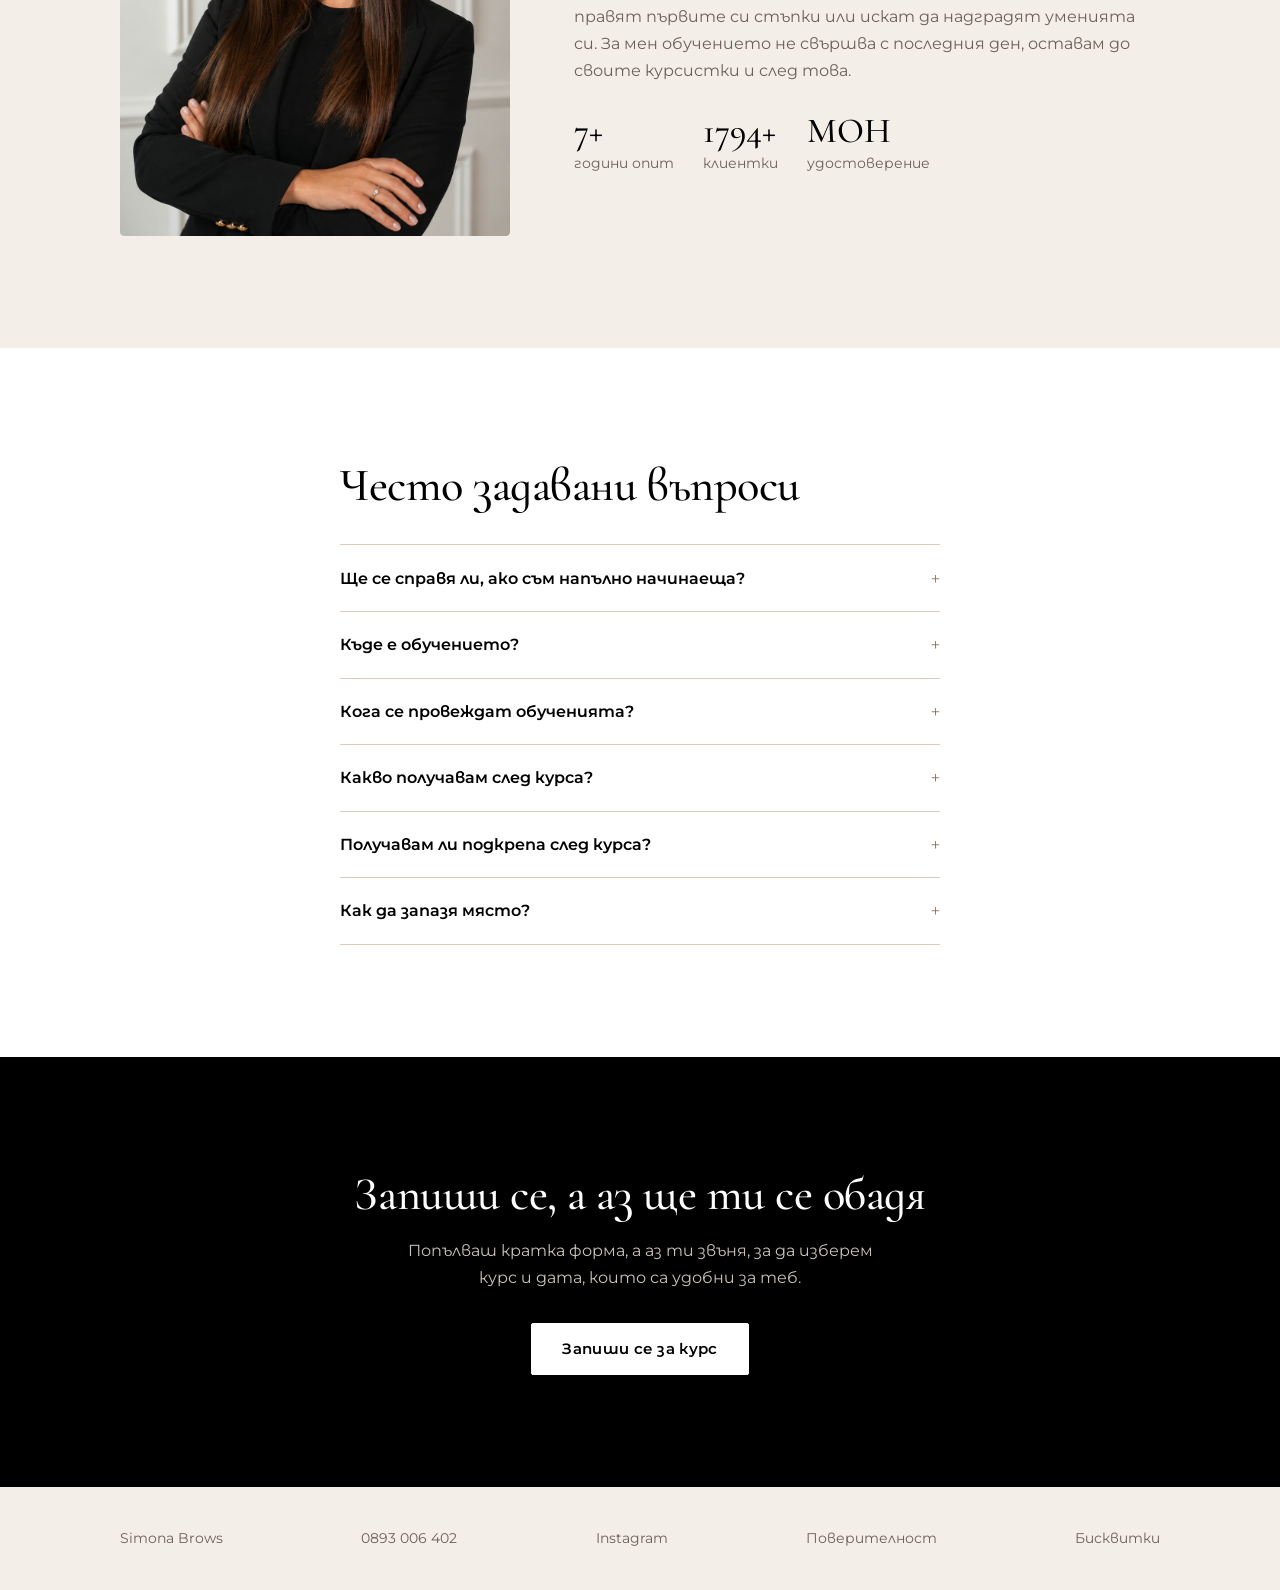
==== commit cee09b8f: "Meta Pixel (Brows Simona, 1354427722794407) след съгласие: PageView, ViewContent (½ VSL), InitiateCh" ====
--- a/kurs/index.html
+++ b/kurs/index.html
@@ -368,6 +368,21 @@
 </div>
 
 <script>
+  /* Събитие за рекламите — изпраща се само ако е прието в банера (kurs/consent.js). */
+  function track(e, p) { (window._stq = window._stq || []).push([e, p]); if (window.siteTrackFlush) window.siteTrackFlush(); }
+
+  /* Изгледала е поне половината от видеото — най-силният знак за интерес преди формата. */
+  (function () {
+    var v = document.querySelector('.video-slot video'), sent = false;
+    if (!v) return;
+    v.addEventListener('timeupdate', function () {
+      if (!sent && v.duration && v.currentTime / v.duration >= 0.5) {
+        sent = true;
+        track('ViewContent', { content_name: 'VSL 50%' });
+      }
+    });
+  })();
+
   /* Звукът на клипа от обучението. */
   (function () {
     var v = document.getElementById('howVideo'), btn = document.getElementById('howSound');
